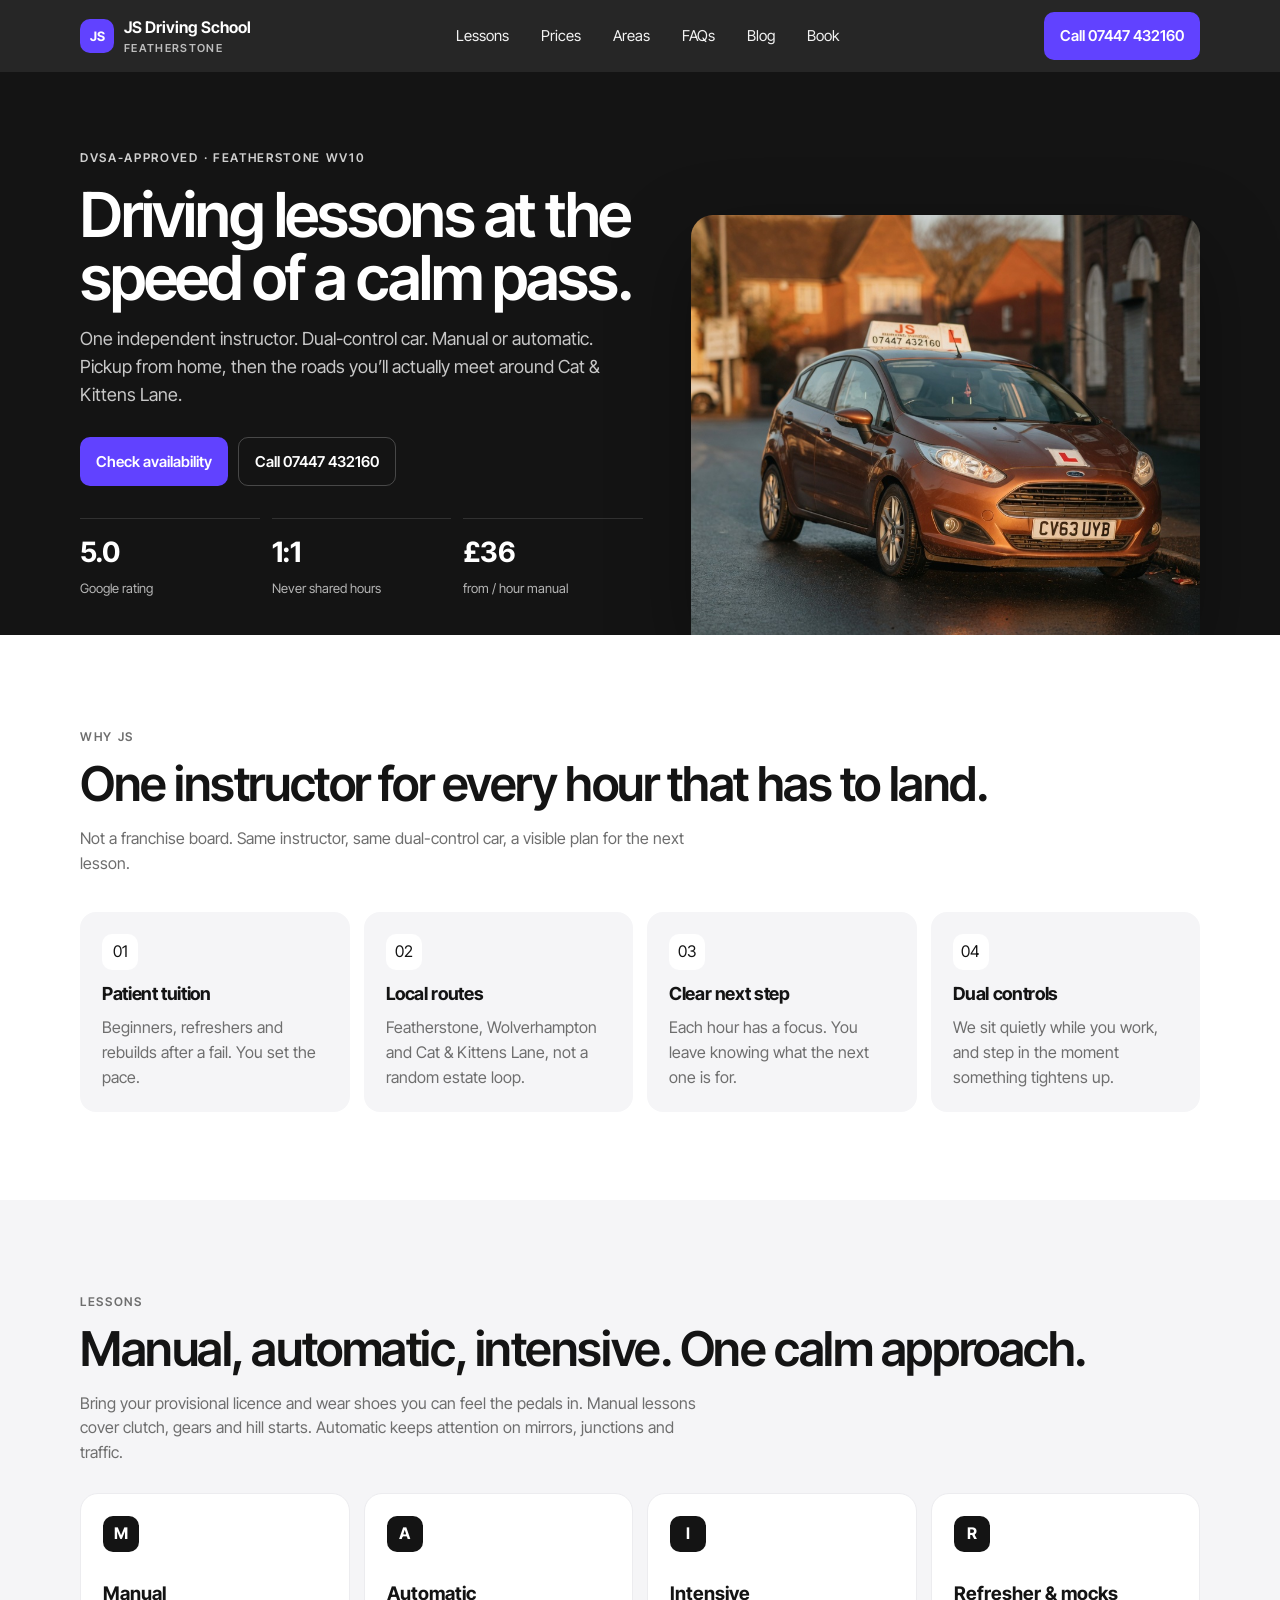
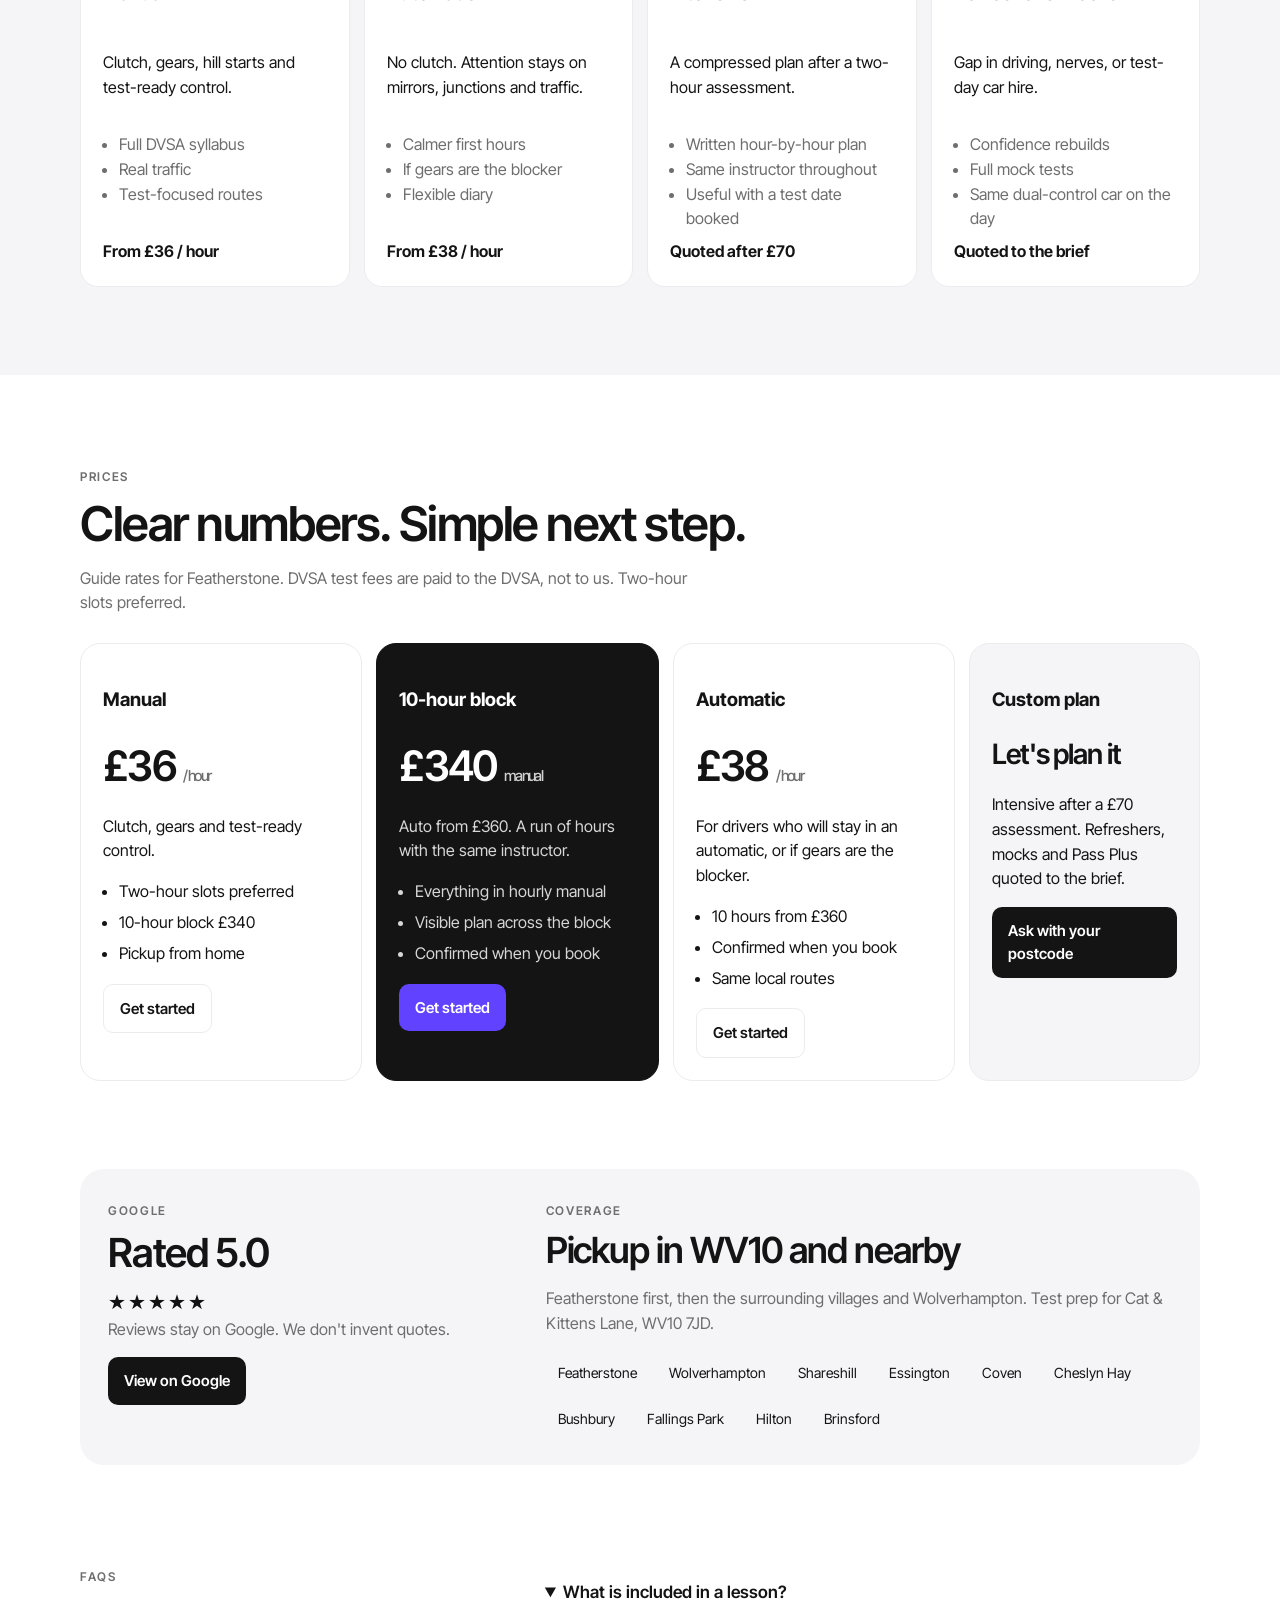
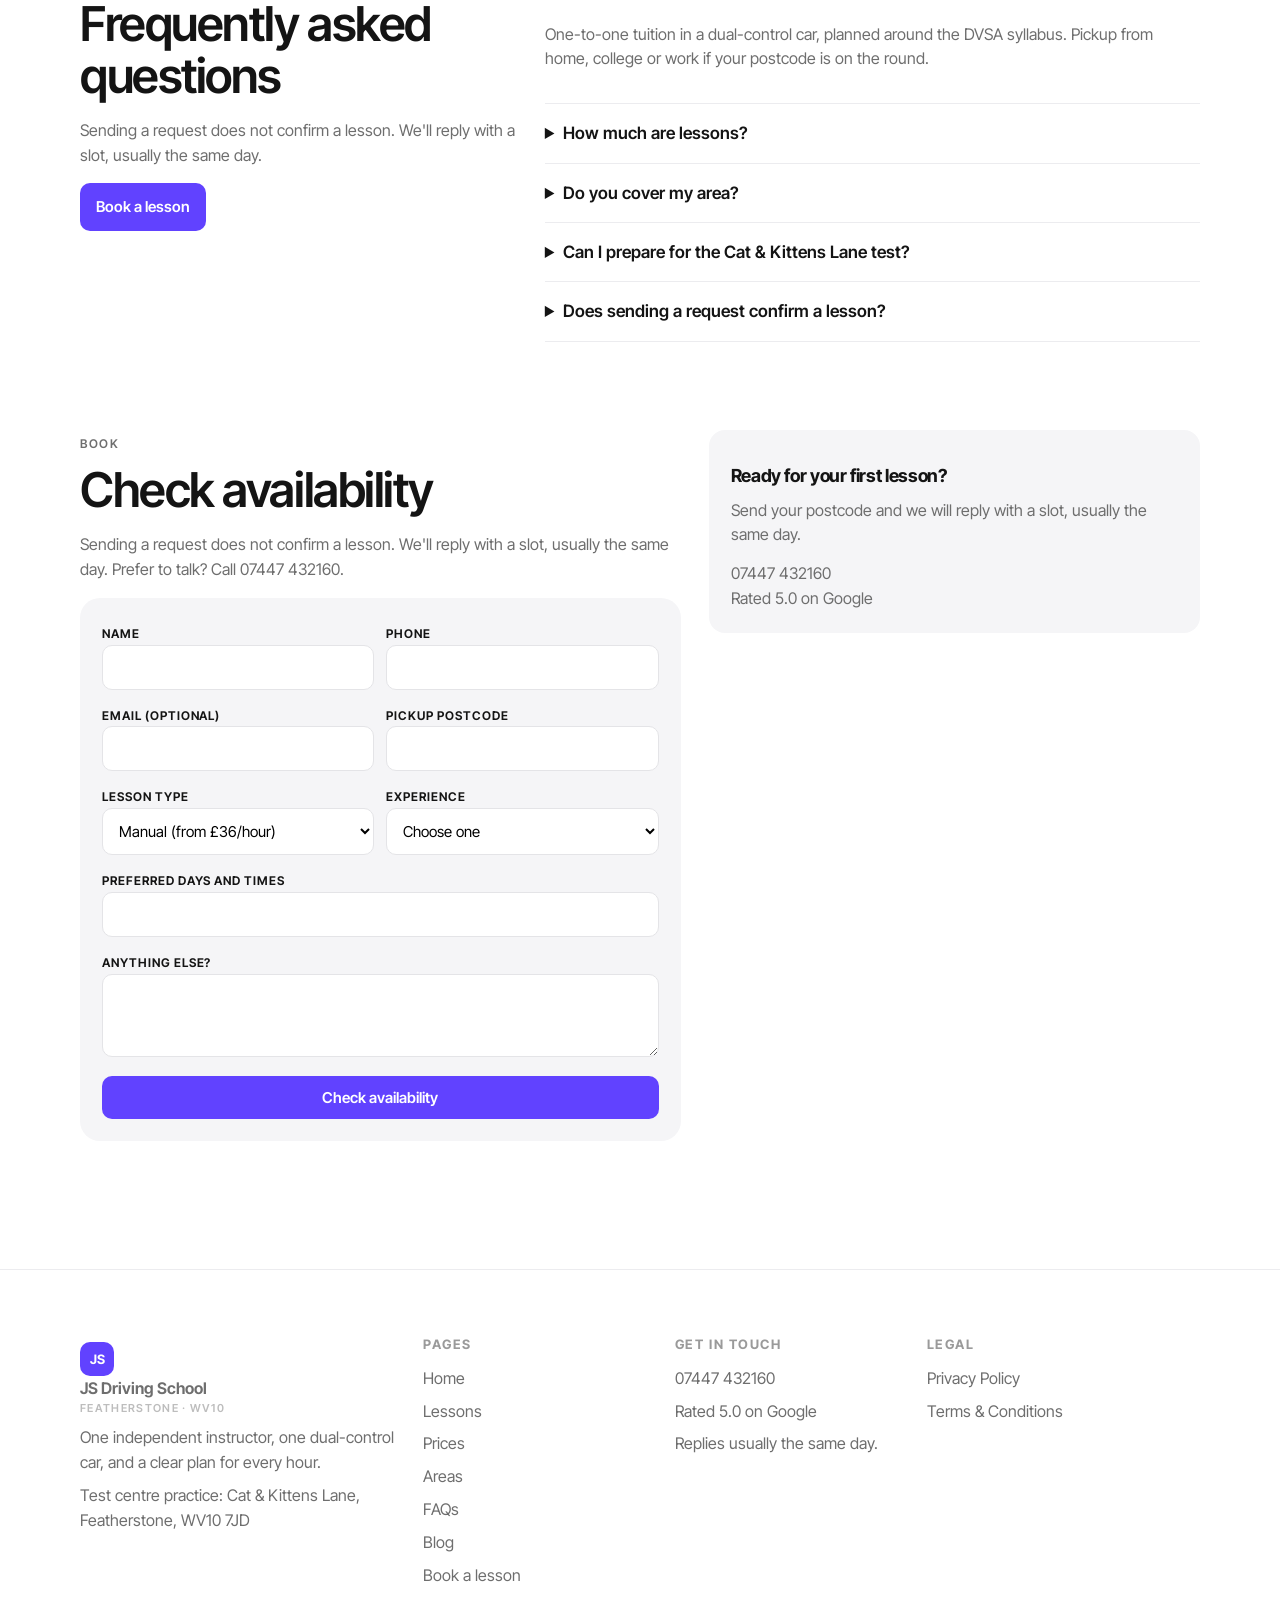
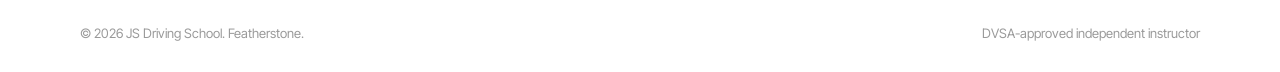
==== index.html @ 54dd16d9 "Align homepage with the Lovable preview" ====
<!DOCTYPE html>
<html lang="en">
<head>
  <meta charset="UTF-8" />
  <meta name="viewport" content="width=device-width, initial-scale=1" />
  <title>Driving Lessons in Featherstone | JS Driving School</title>
  <meta name="description" content="Driving lessons in Featherstone and Wolverhampton from £36/hour. One-to-one tuition, dual-control car, manual or automatic, pickup from home. Rated 5.0 on Google." />
  <link rel="preconnect" href="https://fonts.googleapis.com" />
  <link href="https://fonts.googleapis.com/css2?family=Inter+Tight:wght@400;500;600;700&display=swap" rel="stylesheet" />
  <link rel="stylesheet" href="styles.css" />
</head>
<body>
  <header class="site">
    <div class="wrap nav">
      <a class="brand" href="index.html"><span class="mark">JS</span><span>JS Driving School<small>FEATHERSTONE</small></span></a>
      <nav class="nav-links" id="nav">
        <a href="lessons.html">Lessons</a>
        <a href="index.html#prices">Prices</a>
        <a href="areas.html">Areas</a>
        <a href="index.html#faq">FAQs</a>
        <a href="blog.html">Blog</a>
        <a href="book.html">Book</a>
      </nav>
      <a class="btn btn-violet" href="tel:+447447432160">Call 07447 432160</a>
      <button class="menu-btn" aria-label="Menu" onclick="document.getElementById('nav').classList.toggle('open')">☰</button>
    </div>
  </header>
  <section class="hero">
    <div class="wrap hero-grid">
      <div>
        <span class="eyebrow light">DVSA-approved · Featherstone WV10</span>
        <h1>Driving lessons at the speed of a calm pass.</h1>
        <p class="lead">One independent instructor. Dual-control car. Manual or automatic. Pickup from home, then the roads you’ll actually meet around Cat &amp; Kittens Lane.</p>
        <div class="hero-actions">
          <a class="btn btn-violet" href="#book">Check availability</a>
          <a class="btn btn-ghost" href="tel:+447447432160">Call 07447 432160</a>
        </div>
        <div class="stats">
          <div class="stat"><b>5.0</b><span>Google rating</span></div>
          <div class="stat"><b>1:1</b><span>Never shared hours</span></div>
          <div class="stat"><b>£36</b><span>from / hour manual</span></div>
        </div>
      </div>
      <div class="hero-visual" role="img" aria-label="Learner car on a quiet residential street"></div>
    </div>
  </section>
  <section class="section">
    <div class="wrap">
      <span class="eyebrow">Why JS</span>
      <h2>One instructor for every hour that has to land.</h2>
      <p class="sub">Not a franchise board. Same instructor, same dual-control car, a visible plan for the next lesson.</p>
      <div class="feature-row">
        <article class="card"><div class="ico">01</div><h3>Patient tuition</h3><p>Beginners, refreshers and rebuilds after a fail. You set the pace.</p></article>
        <article class="card"><div class="ico">02</div><h3>Local routes</h3><p>Featherstone, Wolverhampton and Cat &amp; Kittens Lane, not a random estate loop.</p></article>
        <article class="card"><div class="ico">03</div><h3>Clear next step</h3><p>Each hour has a focus. You leave knowing what the next one is for.</p></article>
        <article class="card"><div class="ico">04</div><h3>Dual controls</h3><p>We sit quietly while you work, and step in the moment something tightens up.</p></article>
      </div>
    </div>
  </section>
  <section class="section" id="lessons" style="background:var(--panel)">
    <div class="wrap">
      <span class="eyebrow">Lessons</span>
      <h2>Manual, automatic, intensive. One calm approach.</h2>
      <p class="sub">Bring your provisional licence and wear shoes you can feel the pedals in. Manual lessons cover clutch, gears and hill starts. Automatic keeps attention on mirrors, junctions and traffic.</p>
      <div class="lessons">
        <article class="lesson"><div class="tag">M</div><h3>Manual</h3><p>Clutch, gears, hill starts and test-ready control.</p><ul><li>Full DVSA syllabus</li><li>Real traffic</li><li>Test-focused routes</li></ul><div class="price">From £36 / hour</div></article>
        <article class="lesson"><div class="tag">A</div><h3>Automatic</h3><p>No clutch. Attention stays on mirrors, junctions and traffic.</p><ul><li>Calmer first hours</li><li>If gears are the blocker</li><li>Flexible diary</li></ul><div class="price">From £38 / hour</div></article>
        <article class="lesson"><div class="tag">I</div><h3>Intensive</h3><p>A compressed plan after a two-hour assessment.</p><ul><li>Written hour-by-hour plan</li><li>Same instructor throughout</li><li>Useful with a test date booked</li></ul><div class="price">Quoted after £70</div></article>
        <article class="lesson"><div class="tag">R</div><h3>Refresher &amp; mocks</h3><p>Gap in driving, nerves, or test-day car hire.</p><ul><li>Confidence rebuilds</li><li>Full mock tests</li><li>Same dual-control car on the day</li></ul><div class="price">Quoted to the brief</div></article>
      </div>
    </div>
  </section>
  <section class="section" id="prices">
    <div class="wrap">
      <span class="eyebrow">Prices</span>
      <h2>Clear numbers. Simple next step.</h2>
      <p class="sub">Guide rates for Featherstone. DVSA test fees are paid to the DVSA, not to us. Two-hour slots preferred.</p>
      <div class="pricing">
        <article class="plan"><h3>Manual</h3><div class="amount">£36 <span>/ hour</span></div><p>Clutch, gears and test-ready control.</p><ul><li>Two-hour slots preferred</li><li>10-hour block £340</li><li>Pickup from home</li></ul><a class="btn btn-line" href="#book">Get started</a></article>
        <article class="plan featured"><h3>10-hour block</h3><div class="amount">£340 <span>manual</span></div><p>Auto from £360. A run of hours with the same instructor.</p><ul><li>Everything in hourly manual</li><li>Visible plan across the block</li><li>Confirmed when you book</li></ul><a class="btn btn-violet" href="#book">Get started</a></article>
        <article class="plan"><h3>Automatic</h3><div class="amount">£38 <span>/ hour</span></div><p>For drivers who will stay in an automatic, or if gears are the blocker.</p><ul><li>10 hours from £360</li><li>Confirmed when you book</li><li>Same local routes</li></ul><a class="btn btn-line" href="#book">Get started</a></article>
        <article class="plan" style="background:var(--panel)"><h3>Custom plan</h3><div class="amount" style="font-size:28px">Let's plan it</div><p>Intensive after a £70 assessment. Refreshers, mocks and Pass Plus quoted to the brief.</p><a class="btn btn-dark" href="#book">Ask with your postcode</a></article>
      </div>
    </div>
  </section>
  <section class="section" id="areas" style="padding-top:0">
    <div class="wrap proof">
      <div>
        <span class="eyebrow">Google</span>
        <h2 style="font-size:40px">Rated 5.0</h2>
        <div class="stars">★★★★★</div>
        <p class="muted">Reviews stay on Google. We don't invent quotes.</p>
        <p><a class="btn btn-dark" href="https://www.google.com/maps?cid=3301546470054976225">View on Google</a></p>
      </div>
      <div>
        <span class="eyebrow">Coverage</span>
        <h2 style="font-size:36px">Pickup in WV10 and nearby</h2>
        <p class="sub">Featherstone first, then the surrounding villages and Wolverhampton. Test prep for Cat &amp; Kittens Lane, WV10 7JD.</p>
        <div class="areas">
          <span class="area-chip">Featherstone</span><span class="area-chip">Wolverhampton</span><span class="area-chip">Shareshill</span><span class="area-chip">Essington</span><span class="area-chip">Coven</span><span class="area-chip">Cheslyn Hay</span><span class="area-chip">Bushbury</span><span class="area-chip">Fallings Park</span><span class="area-chip">Hilton</span><span class="area-chip">Brinsford</span>
        </div>
      </div>
    </div>
  </section>
  <section class="section" id="faq" style="padding-top:10px">
    <div class="wrap two">
      <div>
        <span class="eyebrow">FAQs</span>
        <h2>Frequently asked questions</h2>
        <p class="sub">Sending a request does not confirm a lesson. We'll reply with a slot, usually the same day.</p>
        <p><a class="btn btn-violet" href="#book">Book a lesson</a></p>
      </div>
      <div class="faq">
        <details open><summary>What is included in a lesson?</summary><p>One-to-one tuition in a dual-control car, planned around the DVSA syllabus. Pickup from home, college or work if your postcode is on the round.</p></details>
        <details><summary>How much are lessons?</summary><p>Manual from £36 an hour, or £340 for 10 hours. Automatic from £38, or £360 for 10 hours. Intensive is quoted after a £70 assessment. DVSA test fees are paid to the DVSA.</p></details>
        <details><summary>Do you cover my area?</summary><p>Featherstone first, then Wolverhampton, Shareshill, Essington, Coven, Cheslyn Hay, Bushbury, Fallings Park, Hilton and Brinsford. Ask with your postcode.</p></details>
        <details><summary>Can I prepare for the Cat &amp; Kittens Lane test?</summary><p>Yes. We practise the approach, roundabouts and independent-driving stretches used at the DVSA centre on Cat &amp; Kittens Lane, WV10 7JD.</p></details>
        <details><summary>Does sending a request confirm a lesson?</summary><p>No. We'll reply with a slot, usually the same day. A lesson is confirmed only when we agree a time.</p></details>
      </div>
    </div>
  </section>
  <section class="section" id="book" style="padding-top:0">
    <div class="wrap book-layout">
      <div>
        <span class="eyebrow">Book</span>
        <h2>Check availability</h2>
        <p class="sub">Sending a request does not confirm a lesson. We'll reply with a slot, usually the same day. Prefer to talk? Call 07447 432160.</p>
        <form class="book" onsubmit="return sendHome(event)">
          <div class="form-grid">
            <div><label>NAME</label><input name="name" required /></div>
            <div><label>PHONE</label><input name="phone" required /></div>
          </div>
          <div class="form-grid">
            <div><label>EMAIL (OPTIONAL)</label><input name="email" type="email" /></div>
            <div><label>PICKUP POSTCODE</label><input name="postcode" required /></div>
          </div>
          <div class="form-grid">
            <div><label>LESSON TYPE</label>
              <select name="lesson">
                <option>Manual (from £36/hour)</option>
                <option>Automatic (from £38/hour)</option>
                <option>Intensive</option>
                <option>Refresher or mock test</option>
              </select>
            </div>
            <div><label>EXPERIENCE</label>
              <select name="experience">
                <option>Choose one</option>
                <option>Complete beginner</option>
                <option>Some lessons already</option>
                <option>Test booked</option>
                <option>Returning after a fail</option>
                <option>Passed, want a refresher</option>
              </select>
            </div>
          </div>
          <div><label>PREFERRED DAYS AND TIMES</label><input name="times" /></div>
          <div><label>ANYTHING ELSE?</label><textarea name="notes" rows="3"></textarea></div>
          <button class="btn btn-violet" type="submit">Check availability</button>
        </form>
      </div>
      <aside>
        <article class="card">
          <h3>Ready for your first lesson?</h3>
          <p>Send your postcode and we will reply with a slot, usually the same day.</p>
          <p style="margin-top:14px">07447 432160</p>
          <p>Rated 5.0 on Google</p>
        </article>
      </aside>
    </div>
  </section>
  <script>
    function sendHome(e) {
      e.preventDefault();
      const f = e.target;
      const text = `Lesson request — JS Driving School\nName: ${f.name.value}\nPhone: ${f.phone.value}\nEmail: ${f.email.value}\nPostcode: ${f.postcode.value}\nLesson: ${f.lesson.value}\nExperience: ${f.experience.value}\nTimes: ${f.times.value}\nNotes: ${f.notes.value}`;
      window.location.href = "https://wa.me/447447432160?text=" + encodeURIComponent(text);
      return false;
    }
  </script>
  <footer class="site">
    <div class="wrap foot">
      <div>
        <a class="brand" href="index.html"><span class="mark">JS</span><span>JS Driving School<small>FEATHERSTONE · WV10</small></span></a>
        <p>One independent instructor, one dual-control car, and a clear plan for every hour.</p>
        <p>Test centre practice: Cat &amp; Kittens Lane, Featherstone, WV10 7JD</p>
      </div>
      <div>
        <h4>Pages</h4>
        <a href="index.html">Home</a>
        <a href="lessons.html">Lessons</a>
        <a href="index.html#prices">Prices</a>
        <a href="areas.html">Areas</a>
        <a href="index.html#faq">FAQs</a>
        <a href="blog.html">Blog</a>
        <a href="book.html">Book a lesson</a>
      </div>
      <div>
        <h4>Get in touch</h4>
        <a href="tel:+447447432160">07447 432160</a>
        <a href="https://www.google.com/maps?cid=3301546470054976225">Rated 5.0 on Google</a>
        <p>Replies usually the same day.</p>
      </div>
      <div>
        <h4>Legal</h4>
        <a href="privacy.html">Privacy Policy</a>
        <a href="terms.html">Terms &amp; Conditions</a>
      </div>
    </div>
    <div class="wrap legal"><span>© 2026 JS Driving School. Featherstone.</span><span>DVSA-approved independent instructor</span></div>
  </footer>
</body>
</html>
---- styles.css ----
:root {
  --ink: #141414;
  --muted: #6e6e6e;
  --soft: #9a9a9a;
  --line: #ececef;
  --panel: #f5f5f7;
  --panel-2: #f4f4f4;
  --violet: #6142ff;
  --violet-dark: #4c2fe0;
  --mint: #ccfff0;
  --white: #fff;
  --radius: 16px;
  --shadow: 0 20px 50px rgba(20, 20, 20, 0.08);
  --max: 1120px;
  --font: "Inter Tight", system-ui, sans-serif;
}

* { box-sizing: border-box; }
html { scroll-behavior: smooth; }
body {
  margin: 0;
  color: var(--ink);
  background: var(--white);
  font-family: var(--font);
  font-size: 16px;
  line-height: 1.55;
}
img { max-width: 100%; display: block; }
a { color: inherit; text-decoration: none; }
button, input, select, textarea { font-family: inherit; }

.wrap { width: min(var(--max), calc(100% - 40px)); margin: 0 auto; }
.eyebrow {
  display: inline-flex;
  align-items: center;
  gap: 8px;
  font-size: 12px;
  letter-spacing: 0.14em;
  text-transform: uppercase;
  font-weight: 600;
  color: var(--muted);
}
.eyebrow.light { color: #cfcfcf; }
.mint {
  background: var(--mint);
  color: var(--ink);
  border-radius: 999px;
  padding: 4px 10px;
  font-size: 12px;
  font-weight: 600;
  letter-spacing: 0.04em;
}

header.site {
  position: sticky;
  top: 0;
  z-index: 20;
  background: rgba(20, 20, 20, 0.92);
  backdrop-filter: blur(16px);
  color: white;
}
.nav {
  display: flex;
  align-items: center;
  justify-content: space-between;
  height: 72px;
  gap: 20px;
}
.brand { display: flex; align-items: center; gap: 10px; font-weight: 650; }
.mark {
  width: 34px; height: 34px; border-radius: 10px;
  background: var(--violet); color: white;
  display: grid; place-items: center; font-weight: 700; font-size: 13px;
}
.brand small { display: block; font-size: 11px; letter-spacing: 0.12em; color: #bdbdbd; font-weight: 600; }
.nav-links { display: flex; gap: 4px; align-items: center; }
.nav-links a { padding: 8px 14px; color: #f3f3f3; font-size: 15px; border-radius: 10px; }
.nav-links a:hover, .nav-links a.active { background: rgba(255,255,255,0.08); }
.btn {
  display: inline-flex; align-items: center; justify-content: center; gap: 8px;
  border: 0; cursor: pointer; border-radius: 10px;
  padding: 12px 16px; font-weight: 600; font-size: 15px;
}
.btn-violet { background: var(--violet); color: white; }
.btn-violet:hover { background: var(--violet-dark); }
.btn-dark { background: var(--ink); color: white; }
.btn-ghost { background: transparent; color: white; border: 1px solid rgba(255,255,255,0.22); }
.btn-line { background: white; color: var(--ink); border: 1px solid var(--line); }
.menu-btn { display: none; background: transparent; color: white; border: 0; font-size: 22px; }

.hero {
  background: #141414;
  color: white;
  padding: 72px 0 0;
  overflow: hidden;
}
.hero-grid {
  display: grid;
  grid-template-columns: 1.05fr 0.95fr;
  gap: 48px;
  align-items: end;
}
.hero h1 {
  font-size: clamp(40px, 5vw, 62px);
  line-height: 1.02;
  letter-spacing: -0.035em;
  font-weight: 600;
  margin: 14px 0 16px;
}
.hero p.lead { color: #c8c8c8; font-size: 18px; max-width: 520px; margin: 0 0 28px; }
.hero-actions { display: flex; gap: 10px; flex-wrap: wrap; margin-bottom: 32px; }
.stats { display: grid; grid-template-columns: repeat(3, 1fr); gap: 12px; margin-bottom: 36px; }
.stat { border-top: 1px solid rgba(255,255,255,0.12); padding-top: 12px; }
.stat b { display: block; font-size: 28px; letter-spacing: -0.03em; }
.stat span { color: #b5b5b5; font-size: 13px; }
.hero-visual {
  border-radius: 22px 22px 0 0;
  overflow: hidden;
  min-height: 420px;
  background: #222 url("assets/hero.jpg") center/cover no-repeat;
  box-shadow: 0 30px 80px rgba(0,0,0,0.35);
}

.section { padding: 88px 0; }
.section h2 {
  font-size: clamp(32px, 4vw, 48px);
  line-height: 1.08;
  letter-spacing: -0.03em;
  font-weight: 600;
  margin: 10px 0 14px;
}
.sub { color: var(--muted); max-width: 620px; }

.feature-row { display: grid; grid-template-columns: repeat(4, 1fr); gap: 14px; margin-top: 36px; }
.card {
  background: var(--panel);
  border-radius: var(--radius);
  padding: 22px;
}
.card h3 { margin: 10px 0 8px; font-size: 18px; letter-spacing: -0.02em; }
.card p, .muted { color: var(--muted); margin: 0; }
.ico {
  width: 36px; height: 36px; border-radius: 10px;
  background: white; display: grid; place-items: center; font-size: 16px;
}

.split { display: grid; grid-template-columns: 1fr 1fr; gap: 28px; align-items: center; }
.split.reverse { direction: rtl; }
.split.reverse > * { direction: ltr; }
.photo {
  border-radius: 20px; min-height: 360px; background-size: cover; background-position: center;
}
.photo.pedals { background-image: url("assets/car.jpg"); }
.photo.roads { background-image: url("assets/road.jpg"); }
.photo.heroimg { background-image: url("assets/street.jpg"); }
.pill-list { display: flex; flex-wrap: wrap; gap: 8px; margin-top: 18px; }
.pill-list span, .area-chip {
  background: var(--panel); border-radius: 999px; padding: 8px 12px; font-size: 14px;
}

.lessons { display: grid; grid-template-columns: repeat(4, 1fr); gap: 14px; margin-top: 28px; }
.lesson {
  border: 1px solid var(--line); border-radius: 18px; padding: 22px; background: white;
  display: flex; flex-direction: column; gap: 8px; min-height: 280px;
}
.lesson .tag {
  width: 36px; height: 36px; border-radius: 10px; background: var(--ink); color: white;
  display: grid; place-items: center; font-weight: 700;
}
.lesson ul { margin: 8px 0 0; padding-left: 16px; color: var(--muted); }
.lesson .price { margin-top: auto; font-weight: 650; }

.pricing { display: grid; grid-template-columns: 1.1fr 1.1fr 1.1fr 0.9fr; gap: 14px; margin-top: 28px; }
.plan {
  border: 1px solid var(--line); border-radius: 20px; padding: 22px; background: white;
}
.plan.featured { background: var(--ink); color: white; border-color: var(--ink); }
.plan.featured p, .plan.featured li { color: #d7d7d7; }
.plan .amount { font-size: 42px; letter-spacing: -0.04em; font-weight: 600; margin: 8px 0; }
.plan .amount span { font-size: 15px; color: var(--muted); font-weight: 500; }
.plan.featured .amount span { color: #cfcfcf; }
.plan ul { padding-left: 16px; margin: 12px 0 18px; }
.plan li { margin: 6px 0; }

.proof {
  display: grid; grid-template-columns: 0.8fr 1.2fr; gap: 20px;
  background: var(--panel); border-radius: 24px; padding: 28px;
}
.stars { color: #111; letter-spacing: 2px; font-size: 18px; }
.areas { display: flex; flex-wrap: wrap; gap: 8px; margin-top: 18px; }

.faq details {
  border-bottom: 1px solid var(--line); padding: 16px 0;
}
.faq summary { cursor: pointer; font-weight: 600; font-size: 17px; }
.faq p { color: var(--muted); }

.cta-band {
  background: var(--ink); color: white; border-radius: 28px; padding: 48px;
  display: flex; justify-content: space-between; gap: 24px; align-items: center;
}
.cta-band h2 { color: white; margin: 8px 0; }
.cta-band p { color: #cfcfcf; margin: 0; }

footer.site { padding: 64px 0 28px; border-top: 1px solid var(--line); margin-top: 40px; }
.foot {
  display: grid; grid-template-columns: 1.4fr 1fr 1fr 1.2fr; gap: 24px;
}
.foot h4 { margin: 0 0 12px; font-size: 13px; letter-spacing: 0.12em; text-transform: uppercase; color: var(--soft); }
.foot a, .foot p { display: block; color: var(--muted); margin: 8px 0; }
.legal { display: flex; justify-content: space-between; gap: 12px; margin-top: 28px; color: var(--soft); font-size: 13px; }

.page-hero { padding: 64px 0 20px; }
.page-hero h1 { font-size: clamp(36px, 5vw, 56px); letter-spacing: -0.035em; line-height: 1.05; margin: 10px 0; font-weight: 600; }

form.book {
  display: grid; gap: 12px; background: var(--panel); padding: 22px; border-radius: 20px;
}
label { font-size: 12px; letter-spacing: 0.08em; font-weight: 650; }
input, select, textarea {
  width: 100%; border: 1px solid #e4e4e7; background: white; border-radius: 10px;
  padding: 12px 12px; font-size: 15px;
}
.form-grid { display: grid; grid-template-columns: 1fr 1fr; gap: 12px; }
.note { font-size: 13px; color: var(--muted); }

.two { display: grid; grid-template-columns: 0.8fr 1.2fr; gap: 28px; }
.book-layout { display: grid; grid-template-columns: 1.1fr 0.9fr; gap: 28px; }
@media (max-width: 900px) {
  .nav-links { display: none; }
  .nav-links.open {
    display: flex; flex-direction: column; position: absolute; top: 72px; left: 0; right: 0;
    background: #141414; padding: 12px 20px 20px;
  }
  .menu-btn { display: block; }
  .hero-grid, .split, .split.reverse, .feature-row, .lessons, .pricing, .proof, .foot, .form-grid, .two, .book-layout {
    grid-template-columns: 1fr; direction: ltr;
  }
  .hero-visual { min-height: 240px; border-radius: 18px; margin-bottom: 28px; }
  .cta-band { flex-direction: column; align-items: flex-start; padding: 28px; }
  .stats { grid-template-columns: 1fr 1fr 1fr; }
}
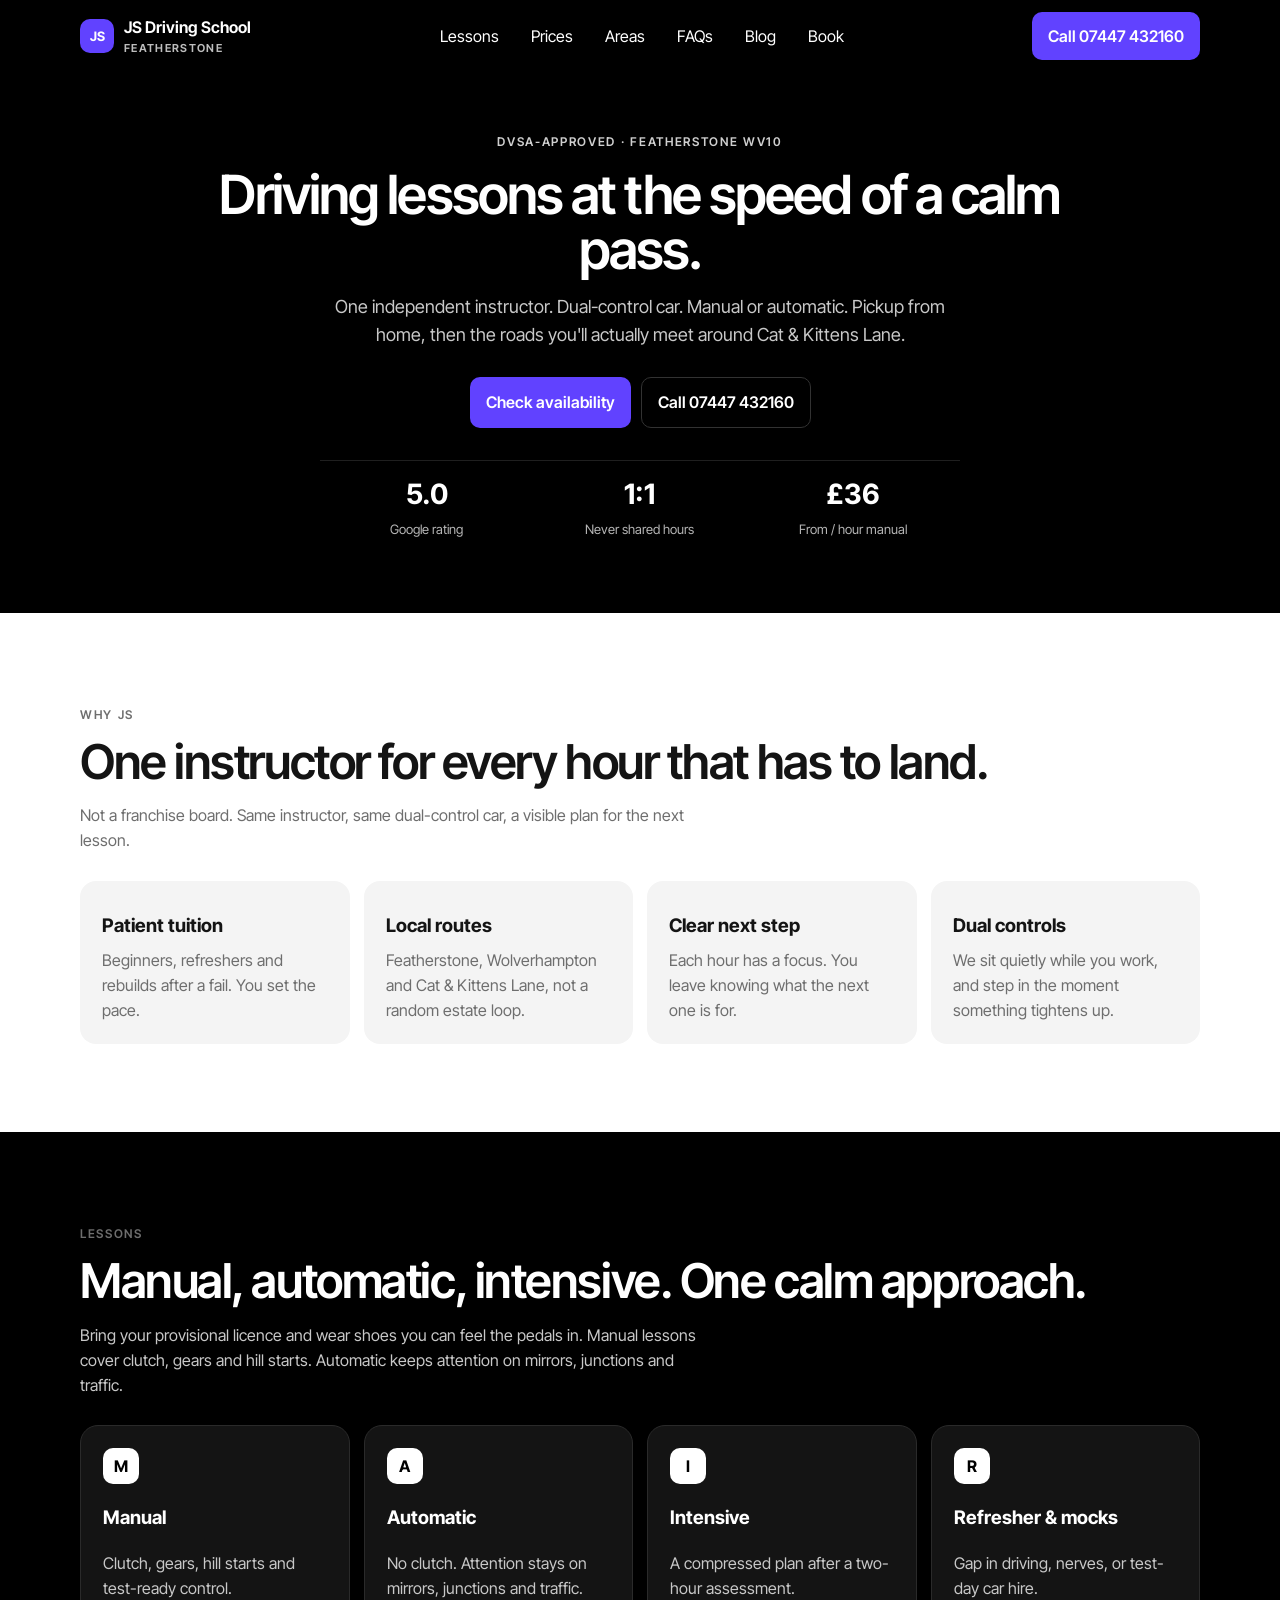
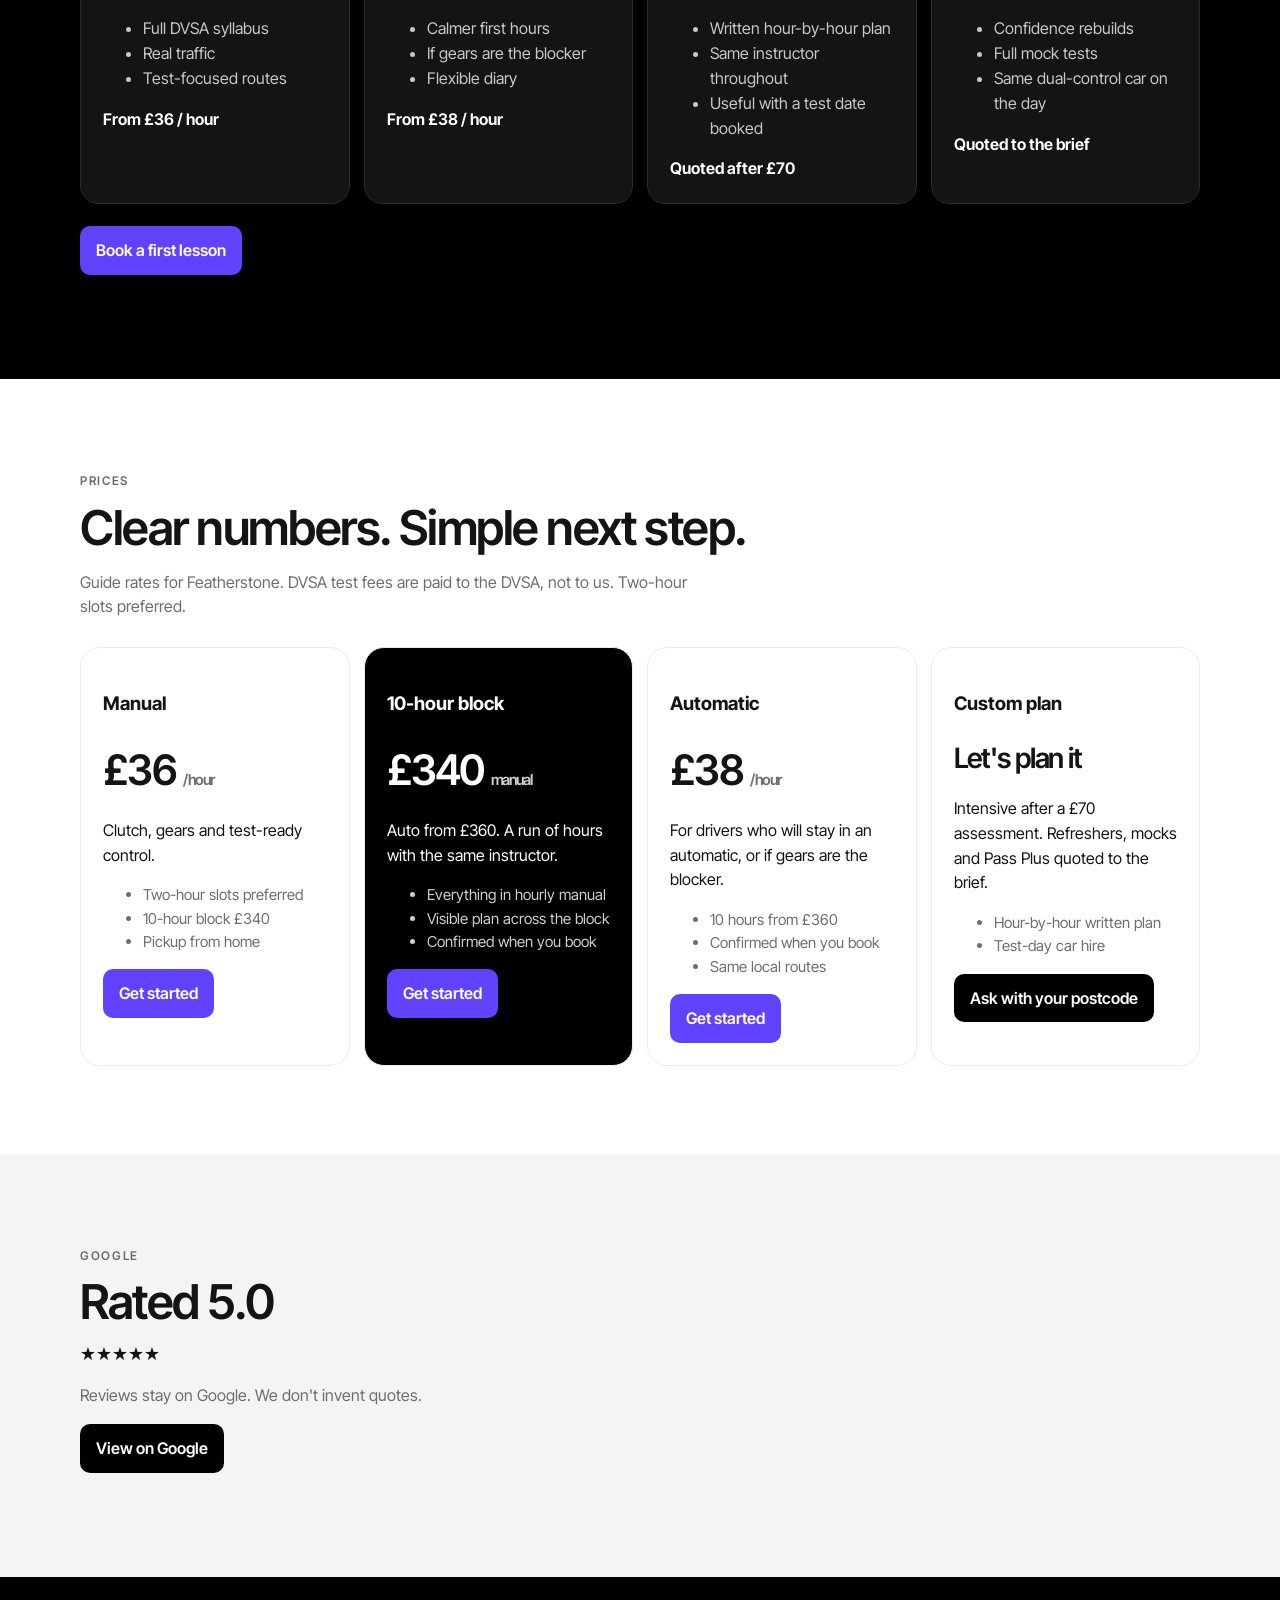
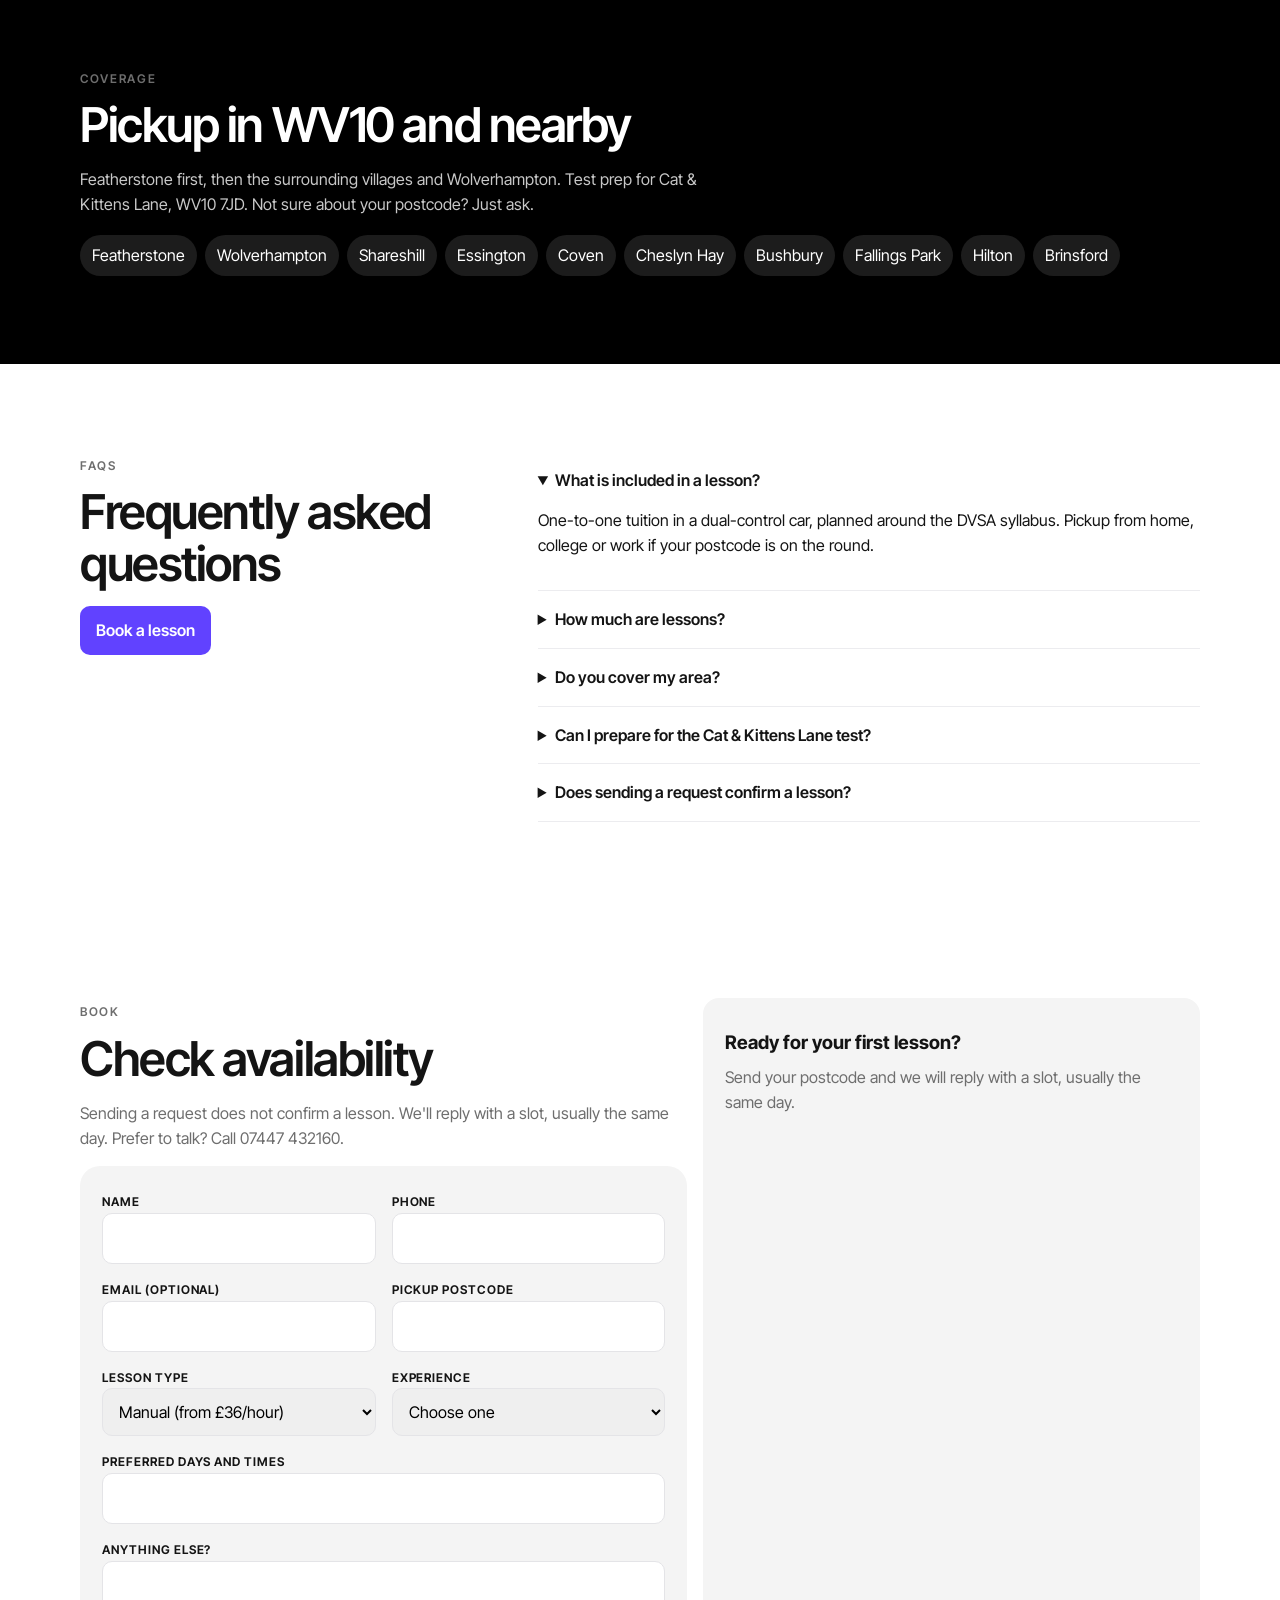
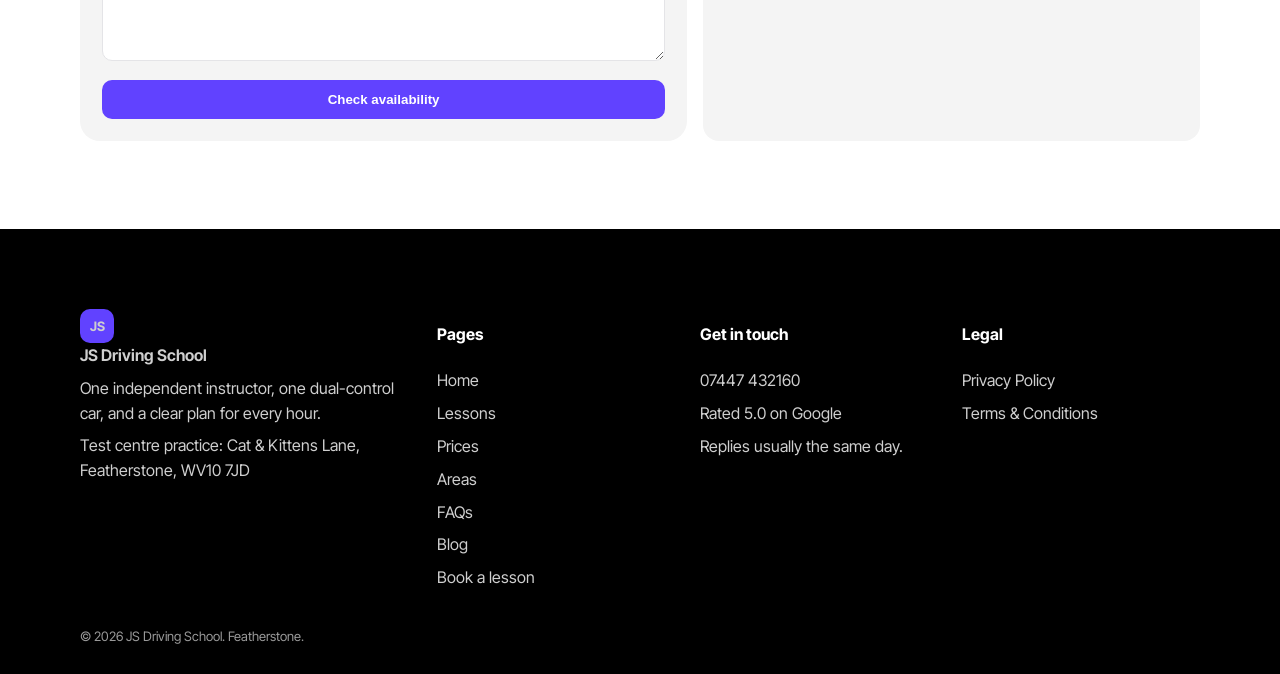
==== commit 465cbf59: "1:1 clone of the Lovable preview, no photos" ====
--- a/index.html
+++ b/index.html
@@ -5,7 +5,6 @@
   <meta name="viewport" content="width=device-width, initial-scale=1" />
   <title>Driving Lessons in Featherstone | JS Driving School</title>
   <meta name="description" content="Driving lessons in Featherstone and Wolverhampton from £36/hour. One-to-one tuition, dual-control car, manual or automatic, pickup from home. Rated 5.0 on Google." />
-  <link rel="preconnect" href="https://fonts.googleapis.com" />
   <link href="https://fonts.googleapis.com/css2?family=Inter+Tight:wght@400;500;600;700&display=swap" rel="stylesheet" />
   <link rel="stylesheet" href="styles.css" />
 </head>
@@ -14,34 +13,31 @@
     <div class="wrap nav">
       <a class="brand" href="index.html"><span class="mark">JS</span><span>JS Driving School<small>FEATHERSTONE</small></span></a>
       <nav class="nav-links" id="nav">
-        <a href="lessons.html">Lessons</a>
-        <a href="index.html#prices">Prices</a>
-        <a href="areas.html">Areas</a>
-        <a href="index.html#faq">FAQs</a>
+        <a href="#lessons">Lessons</a>
+        <a href="#prices">Prices</a>
+        <a href="#areas">Areas</a>
+        <a href="#faqs">FAQs</a>
         <a href="blog.html">Blog</a>
-        <a href="book.html">Book</a>
+        <a href="#book">Book</a>
       </nav>
       <a class="btn btn-violet" href="tel:+447447432160">Call 07447 432160</a>
       <button class="menu-btn" aria-label="Menu" onclick="document.getElementById('nav').classList.toggle('open')">☰</button>
     </div>
   </header>
   <section class="hero">
-    <div class="wrap hero-grid">
-      <div>
-        <span class="eyebrow light">DVSA-approved · Featherstone WV10</span>
-        <h1>Driving lessons at the speed of a calm pass.</h1>
-        <p class="lead">One independent instructor. Dual-control car. Manual or automatic. Pickup from home, then the roads you’ll actually meet around Cat &amp; Kittens Lane.</p>
-        <div class="hero-actions">
-          <a class="btn btn-violet" href="#book">Check availability</a>
-          <a class="btn btn-ghost" href="tel:+447447432160">Call 07447 432160</a>
-        </div>
-        <div class="stats">
-          <div class="stat"><b>5.0</b><span>Google rating</span></div>
-          <div class="stat"><b>1:1</b><span>Never shared hours</span></div>
-          <div class="stat"><b>£36</b><span>from / hour manual</span></div>
-        </div>
+    <div class="wrap">
+      <span class="eyebrow">DVSA-approved · Featherstone WV10</span>
+      <h1>Driving lessons at the speed of a calm pass.</h1>
+      <p class="lead">One independent instructor. Dual-control car. Manual or automatic. Pickup from home, then the roads you'll actually meet around Cat &amp; Kittens Lane.</p>
+      <div class="hero-actions">
+        <a class="btn btn-violet" href="#book">Check availability</a>
+        <a class="btn btn-ghost" href="tel:+447447432160">Call 07447 432160</a>
       </div>
-      <div class="hero-visual" role="img" aria-label="Learner car on a quiet residential street"></div>
+      <div class="stats">
+        <div class="stat"><b>5.0</b><span>Google rating</span></div>
+        <div class="stat"><b>1:1</b><span>Never shared hours</span></div>
+        <div class="stat"><b>£36</b><span>From / hour manual</span></div>
+      </div>
     </div>
   </section>
   <section class="section">
@@ -49,25 +45,26 @@
       <span class="eyebrow">Why JS</span>
       <h2>One instructor for every hour that has to land.</h2>
       <p class="sub">Not a franchise board. Same instructor, same dual-control car, a visible plan for the next lesson.</p>
-      <div class="feature-row">
-        <article class="card"><div class="ico">01</div><h3>Patient tuition</h3><p>Beginners, refreshers and rebuilds after a fail. You set the pace.</p></article>
-        <article class="card"><div class="ico">02</div><h3>Local routes</h3><p>Featherstone, Wolverhampton and Cat &amp; Kittens Lane, not a random estate loop.</p></article>
-        <article class="card"><div class="ico">03</div><h3>Clear next step</h3><p>Each hour has a focus. You leave knowing what the next one is for.</p></article>
-        <article class="card"><div class="ico">04</div><h3>Dual controls</h3><p>We sit quietly while you work, and step in the moment something tightens up.</p></article>
+      <div class="grid4">
+        <article class="card"><h3>Patient tuition</h3><p>Beginners, refreshers and rebuilds after a fail. You set the pace.</p></article>
+        <article class="card"><h3>Local routes</h3><p>Featherstone, Wolverhampton and Cat &amp; Kittens Lane, not a random estate loop.</p></article>
+        <article class="card"><h3>Clear next step</h3><p>Each hour has a focus. You leave knowing what the next one is for.</p></article>
+        <article class="card"><h3>Dual controls</h3><p>We sit quietly while you work, and step in the moment something tightens up.</p></article>
       </div>
     </div>
   </section>
-  <section class="section" id="lessons" style="background:var(--panel)">
+  <section class="section black" id="lessons">
     <div class="wrap">
       <span class="eyebrow">Lessons</span>
       <h2>Manual, automatic, intensive. One calm approach.</h2>
       <p class="sub">Bring your provisional licence and wear shoes you can feel the pedals in. Manual lessons cover clutch, gears and hill starts. Automatic keeps attention on mirrors, junctions and traffic.</p>
-      <div class="lessons">
+      <div class="grid4">
         <article class="lesson"><div class="tag">M</div><h3>Manual</h3><p>Clutch, gears, hill starts and test-ready control.</p><ul><li>Full DVSA syllabus</li><li>Real traffic</li><li>Test-focused routes</li></ul><div class="price">From £36 / hour</div></article>
         <article class="lesson"><div class="tag">A</div><h3>Automatic</h3><p>No clutch. Attention stays on mirrors, junctions and traffic.</p><ul><li>Calmer first hours</li><li>If gears are the blocker</li><li>Flexible diary</li></ul><div class="price">From £38 / hour</div></article>
         <article class="lesson"><div class="tag">I</div><h3>Intensive</h3><p>A compressed plan after a two-hour assessment.</p><ul><li>Written hour-by-hour plan</li><li>Same instructor throughout</li><li>Useful with a test date booked</li></ul><div class="price">Quoted after £70</div></article>
         <article class="lesson"><div class="tag">R</div><h3>Refresher &amp; mocks</h3><p>Gap in driving, nerves, or test-day car hire.</p><ul><li>Confidence rebuilds</li><li>Full mock tests</li><li>Same dual-control car on the day</li></ul><div class="price">Quoted to the brief</div></article>
       </div>
+      <p style="margin-top:22px"><a class="btn btn-violet" href="#book">Book a first lesson</a></p>
     </div>
   </section>
   <section class="section" id="prices">
@@ -75,42 +72,35 @@
       <span class="eyebrow">Prices</span>
       <h2>Clear numbers. Simple next step.</h2>
       <p class="sub">Guide rates for Featherstone. DVSA test fees are paid to the DVSA, not to us. Two-hour slots preferred.</p>
-      <div class="pricing">
-        <article class="plan"><h3>Manual</h3><div class="amount">£36 <span>/ hour</span></div><p>Clutch, gears and test-ready control.</p><ul><li>Two-hour slots preferred</li><li>10-hour block £340</li><li>Pickup from home</li></ul><a class="btn btn-line" href="#book">Get started</a></article>
+      <div class="plans">
+        <article class="plan"><h3>Manual</h3><div class="amount">£36 <span>/ hour</span></div><p>Clutch, gears and test-ready control.</p><ul><li>Two-hour slots preferred</li><li>10-hour block £340</li><li>Pickup from home</li></ul><a class="btn btn-violet" href="#book">Get started</a></article>
         <article class="plan featured"><h3>10-hour block</h3><div class="amount">£340 <span>manual</span></div><p>Auto from £360. A run of hours with the same instructor.</p><ul><li>Everything in hourly manual</li><li>Visible plan across the block</li><li>Confirmed when you book</li></ul><a class="btn btn-violet" href="#book">Get started</a></article>
-        <article class="plan"><h3>Automatic</h3><div class="amount">£38 <span>/ hour</span></div><p>For drivers who will stay in an automatic, or if gears are the blocker.</p><ul><li>10 hours from £360</li><li>Confirmed when you book</li><li>Same local routes</li></ul><a class="btn btn-line" href="#book">Get started</a></article>
-        <article class="plan" style="background:var(--panel)"><h3>Custom plan</h3><div class="amount" style="font-size:28px">Let's plan it</div><p>Intensive after a £70 assessment. Refreshers, mocks and Pass Plus quoted to the brief.</p><a class="btn btn-dark" href="#book">Ask with your postcode</a></article>
+        <article class="plan"><h3>Automatic</h3><div class="amount">£38 <span>/ hour</span></div><p>For drivers who will stay in an automatic, or if gears are the blocker.</p><ul><li>10 hours from £360</li><li>Confirmed when you book</li><li>Same local routes</li></ul><a class="btn btn-violet" href="#book">Get started</a></article>
+        <article class="plan"><h3>Custom plan</h3><div class="amount" style="font-size:28px">Let's plan it</div><p>Intensive after a £70 assessment. Refreshers, mocks and Pass Plus quoted to the brief.</p><ul><li>Hour-by-hour written plan</li><li>Test-day car hire</li></ul><a class="btn btn-dark" href="#book">Ask with your postcode</a></article>
       </div>
     </div>
   </section>
-  <section class="section" id="areas" style="padding-top:0">
-    <div class="wrap proof">
-      <div>
-        <span class="eyebrow">Google</span>
-        <h2 style="font-size:40px">Rated 5.0</h2>
-        <div class="stars">★★★★★</div>
-        <p class="muted">Reviews stay on Google. We don't invent quotes.</p>
-        <p><a class="btn btn-dark" href="https://www.google.com/maps?cid=3301546470054976225">View on Google</a></p>
-      </div>
-      <div>
-        <span class="eyebrow">Coverage</span>
-        <h2 style="font-size:36px">Pickup in WV10 and nearby</h2>
-        <p class="sub">Featherstone first, then the surrounding villages and Wolverhampton. Test prep for Cat &amp; Kittens Lane, WV10 7JD.</p>
-        <div class="areas">
-          <span class="area-chip">Featherstone</span><span class="area-chip">Wolverhampton</span><span class="area-chip">Shareshill</span><span class="area-chip">Essington</span><span class="area-chip">Coven</span><span class="area-chip">Cheslyn Hay</span><span class="area-chip">Bushbury</span><span class="area-chip">Fallings Park</span><span class="area-chip">Hilton</span><span class="area-chip">Brinsford</span>
-        </div>
-      </div>
+  <section class="section gray">
+    <div class="wrap">
+      <span class="eyebrow">Google</span>
+      <h2>Rated 5.0</h2>
+      <div>★★★★★</div>
+      <p class="sub">Reviews stay on Google. We don't invent quotes.</p>
+      <p><a class="btn btn-dark" href="https://www.google.com/maps?cid=3301546470054976225">View on Google</a></p>
     </div>
   </section>
-  <section class="section" id="faq" style="padding-top:10px">
+  <section class="section black" id="areas">
+    <div class="wrap">
+      <span class="eyebrow">Coverage</span>
+      <h2>Pickup in WV10 and nearby</h2>
+      <p class="sub">Featherstone first, then the surrounding villages and Wolverhampton. Test prep for Cat &amp; Kittens Lane, WV10 7JD. Not sure about your postcode? Just ask.</p>
+      <div class="chips"><span>Featherstone</span><span>Wolverhampton</span><span>Shareshill</span><span>Essington</span><span>Coven</span><span>Cheslyn Hay</span><span>Bushbury</span><span>Fallings Park</span><span>Hilton</span><span>Brinsford</span></div>
+    </div>
+  </section>
+  <section class="section" id="faqs">
     <div class="wrap two">
+      <div><span class="eyebrow">FAQs</span><h2>Frequently asked questions</h2><p><a class="btn btn-violet" href="#book">Book a lesson</a></p></div>
       <div>
-        <span class="eyebrow">FAQs</span>
-        <h2>Frequently asked questions</h2>
-        <p class="sub">Sending a request does not confirm a lesson. We'll reply with a slot, usually the same day.</p>
-        <p><a class="btn btn-violet" href="#book">Book a lesson</a></p>
-      </div>
-      <div class="faq">
         <details open><summary>What is included in a lesson?</summary><p>One-to-one tuition in a dual-control car, planned around the DVSA syllabus. Pickup from home, college or work if your postcode is on the round.</p></details>
         <details><summary>How much are lessons?</summary><p>Manual from £36 an hour, or £340 for 10 hours. Automatic from £38, or £360 for 10 hours. Intensive is quoted after a £70 assessment. DVSA test fees are paid to the DVSA.</p></details>
         <details><summary>Do you cover my area?</summary><p>Featherstone first, then Wolverhampton, Shareshill, Essington, Coven, Cheslyn Hay, Bushbury, Fallings Park, Hilton and Brinsford. Ask with your postcode.</p></details>
@@ -119,95 +109,35 @@
       </div>
     </div>
   </section>
-  <section class="section" id="book" style="padding-top:0">
+  <section class="section" id="book">
     <div class="wrap book-layout">
       <div>
         <span class="eyebrow">Book</span>
         <h2>Check availability</h2>
         <p class="sub">Sending a request does not confirm a lesson. We'll reply with a slot, usually the same day. Prefer to talk? Call 07447 432160.</p>
         <form class="book" onsubmit="return sendHome(event)">
-          <div class="form-grid">
-            <div><label>NAME</label><input name="name" required /></div>
-            <div><label>PHONE</label><input name="phone" required /></div>
-          </div>
-          <div class="form-grid">
-            <div><label>EMAIL (OPTIONAL)</label><input name="email" type="email" /></div>
-            <div><label>PICKUP POSTCODE</label><input name="postcode" required /></div>
-          </div>
-          <div class="form-grid">
-            <div><label>LESSON TYPE</label>
-              <select name="lesson">
-                <option>Manual (from £36/hour)</option>
-                <option>Automatic (from £38/hour)</option>
-                <option>Intensive</option>
-                <option>Refresher or mock test</option>
-              </select>
-            </div>
-            <div><label>EXPERIENCE</label>
-              <select name="experience">
-                <option>Choose one</option>
-                <option>Complete beginner</option>
-                <option>Some lessons already</option>
-                <option>Test booked</option>
-                <option>Returning after a fail</option>
-                <option>Passed, want a refresher</option>
-              </select>
-            </div>
-          </div>
+          <div class="form-grid"><div><label>NAME</label><input name="name" required /></div><div><label>PHONE</label><input name="phone" required /></div></div>
+          <div class="form-grid"><div><label>EMAIL (OPTIONAL)</label><input name="email" type="email" /></div><div><label>PICKUP POSTCODE</label><input name="postcode" required /></div></div>
+          <div class="form-grid"><div><label>LESSON TYPE</label><select name="lesson"><option>Manual (from £36/hour)</option><option>Automatic (from £38/hour)</option><option>Intensive</option><option>Refresher or mock test</option></select></div><div><label>EXPERIENCE</label><select name="experience"><option>Choose one</option><option>Complete beginner</option><option>Some lessons already</option><option>Test booked</option><option>Returning after a fail</option><option>Passed, want a refresher</option></select></div></div>
           <div><label>PREFERRED DAYS AND TIMES</label><input name="times" /></div>
           <div><label>ANYTHING ELSE?</label><textarea name="notes" rows="3"></textarea></div>
           <button class="btn btn-violet" type="submit">Check availability</button>
         </form>
       </div>
-      <aside>
-        <article class="card">
-          <h3>Ready for your first lesson?</h3>
-          <p>Send your postcode and we will reply with a slot, usually the same day.</p>
-          <p style="margin-top:14px">07447 432160</p>
-          <p>Rated 5.0 on Google</p>
-        </article>
-      </aside>
+      <aside class="card"><h3>Ready for your first lesson?</h3><p>Send your postcode and we will reply with a slot, usually the same day.</p></aside>
     </div>
   </section>
   <script>
-    function sendHome(e) {
-      e.preventDefault();
-      const f = e.target;
-      const text = `Lesson request — JS Driving School\nName: ${f.name.value}\nPhone: ${f.phone.value}\nEmail: ${f.email.value}\nPostcode: ${f.postcode.value}\nLesson: ${f.lesson.value}\nExperience: ${f.experience.value}\nTimes: ${f.times.value}\nNotes: ${f.notes.value}`;
-      window.location.href = "https://wa.me/447447432160?text=" + encodeURIComponent(text);
-      return false;
-    }
+    function sendHome(e){e.preventDefault();const f=e.target;const text=`Lesson request \u2014 JS Driving School\nName: ${f.name.value}\nPhone: ${f.phone.value}\nEmail: ${f.email.value}\nPostcode: ${f.postcode.value}\nLesson: ${f.lesson.value}\nExperience: ${f.experience.value}\nTimes: ${f.times.value}\nNotes: ${f.notes.value}`;location.href='https://wa.me/447447432160?text='+encodeURIComponent(text);return false;}
   </script>
   <footer class="site">
     <div class="wrap foot">
-      <div>
-        <a class="brand" href="index.html"><span class="mark">JS</span><span>JS Driving School<small>FEATHERSTONE · WV10</small></span></a>
-        <p>One independent instructor, one dual-control car, and a clear plan for every hour.</p>
-        <p>Test centre practice: Cat &amp; Kittens Lane, Featherstone, WV10 7JD</p>
-      </div>
-      <div>
-        <h4>Pages</h4>
-        <a href="index.html">Home</a>
-        <a href="lessons.html">Lessons</a>
-        <a href="index.html#prices">Prices</a>
-        <a href="areas.html">Areas</a>
-        <a href="index.html#faq">FAQs</a>
-        <a href="blog.html">Blog</a>
-        <a href="book.html">Book a lesson</a>
-      </div>
-      <div>
-        <h4>Get in touch</h4>
-        <a href="tel:+447447432160">07447 432160</a>
-        <a href="https://www.google.com/maps?cid=3301546470054976225">Rated 5.0 on Google</a>
-        <p>Replies usually the same day.</p>
-      </div>
-      <div>
-        <h4>Legal</h4>
-        <a href="privacy.html">Privacy Policy</a>
-        <a href="terms.html">Terms &amp; Conditions</a>
-      </div>
+      <div><a class="brand" href="index.html"><span class="mark">JS</span><span>JS Driving School</span></a><p>One independent instructor, one dual-control car, and a clear plan for every hour.</p><p>Test centre practice: Cat &amp; Kittens Lane, Featherstone, WV10 7JD</p></div>
+      <div><h4>Pages</h4><a href="index.html">Home</a><a href="#lessons">Lessons</a><a href="#prices">Prices</a><a href="#areas">Areas</a><a href="#faqs">FAQs</a><a href="blog.html">Blog</a><a href="#book">Book a lesson</a></div>
+      <div><h4>Get in touch</h4><a href="tel:+447447432160">07447 432160</a><a href="https://www.google.com/maps?cid=3301546470054976225">Rated 5.0 on Google</a><p>Replies usually the same day.</p></div>
+      <div><h4>Legal</h4><a href="privacy.html">Privacy Policy</a><a href="terms.html">Terms &amp; Conditions</a></div>
     </div>
-    <div class="wrap legal"><span>© 2026 JS Driving School. Featherstone.</span><span>DVSA-approved independent instructor</span></div>
+    <div class="wrap legal"><span>© 2026 JS Driving School. Featherstone.</span></div>
   </footer>
 </body>
 </html>
--- a/styles.css
+++ b/styles.css
@@ -1,242 +1,69 @@
-:root {
-  --ink: #141414;
-  --muted: #6e6e6e;
-  --soft: #9a9a9a;
-  --line: #ececef;
-  --panel: #f5f5f7;
-  --panel-2: #f4f4f4;
-  --violet: #6142ff;
-  --violet-dark: #4c2fe0;
-  --mint: #ccfff0;
-  --white: #fff;
-  --radius: 16px;
-  --shadow: 0 20px 50px rgba(20, 20, 20, 0.08);
-  --max: 1120px;
-  --font: "Inter Tight", system-ui, sans-serif;
+:root { --ink:#141414; --muted:#6e6e6e; --violet:#6142ff; --line:#ececef; --panel:#f4f4f4; --font:"Inter Tight",system-ui,sans-serif; }
+* { box-sizing:border-box; }
+body { margin:0; color:var(--ink); background:#fff; font-family:var(--font); font-size:16px; line-height:1.55; }
+a { color:inherit; text-decoration:none; }
+img { display:none; }
+.wrap { width:min(1120px, calc(100% - 40px)); margin:0 auto; }
+header.site { position:fixed; inset:0 0 auto 0; z-index:20; color:#fff; }
+.nav { display:flex; align-items:center; justify-content:space-between; height:72px; }
+.brand { display:flex; align-items:center; gap:10px; font-weight:650; color:#fff; }
+.mark { width:34px; height:34px; border-radius:10px; background:var(--violet); display:grid; place-items:center; font-weight:700; font-size:13px; }
+.brand small { display:block; font-size:11px; letter-spacing:.12em; color:#bdbdbd; }
+.nav-links { display:flex; gap:4px; }
+.nav-links a { padding:8px 14px; color:#fff; }
+.btn { display:inline-flex; align-items:center; justify-content:center; border:0; border-radius:10px; padding:12px 16px; font-weight:600; cursor:pointer; }
+.btn-violet { background:var(--violet); color:#fff; }
+.btn-ghost { background:transparent; color:#fff; border:1px solid #323232; }
+.btn-dark { background:#000; color:#fff; }
+.menu-btn { display:none; background:transparent; color:#fff; border:0; font-size:22px; }
+.hero { background:#000; color:#fff; text-align:center; padding:128px 0 72px; }
+.eyebrow { display:inline-flex; letter-spacing:.14em; text-transform:uppercase; font-size:12px; font-weight:600; color:var(--muted); }
+.hero .eyebrow { color:#cfcfcf; }
+h1 { font-size:clamp(40px,5vw,54px); line-height:1.02; letter-spacing:-.035em; font-weight:600; margin:14px auto 16px; max-width:860px; }
+.lead { color:#c8c8c8; font-size:18px; max-width:640px; margin:0 auto 28px; }
+.hero-actions { display:flex; justify-content:center; gap:10px; flex-wrap:wrap; }
+.stats { display:grid; grid-template-columns:repeat(3,1fr); max-width:640px; margin:32px auto 0; }
+.stat { border-top:1px solid rgba(255,255,255,.12); padding-top:12px; }
+.stat b { display:block; font-size:28px; }
+.stat span { color:#b5b5b5; font-size:13px; }
+.section { padding:88px 0; }
+h2 { font-size:clamp(32px,4vw,48px); line-height:1.08; letter-spacing:-.03em; font-weight:600; margin:10px 0 14px; }
+.sub { color:var(--muted); max-width:640px; }
+.grid4 { display:grid; grid-template-columns:repeat(4,1fr); gap:14px; margin-top:28px; }
+.card { background:var(--panel); border-radius:16px; padding:22px; }
+.card h3 { margin:8px 0; }
+.card p { color:var(--muted); margin:0; }
+.black { background:#000; color:#fff; }
+.black .sub, .black p, .black li { color:#c8c8c8; }
+.black .card, .lesson { background:#141414; color:#fff; border:1px solid #2a2a2a; border-radius:18px; padding:22px; }
+.lesson .tag { width:36px; height:36px; border-radius:10px; background:#fff; color:#000; display:grid; place-items:center; font-weight:700; }
+.price { margin-top:16px; font-weight:650; }
+.gray { background:#f4f4f4; }
+.chips { display:flex; flex-wrap:wrap; gap:8px; margin-top:18px; }
+.chips span { background:#f4f4f4; color:#141414; border-radius:999px; padding:8px 12px; }
+.black .chips span { background:#1c1c1c; color:#fff; }
+.plans { display:grid; grid-template-columns:repeat(4,1fr); gap:14px; margin-top:28px; }
+.plan { border:1px solid var(--line); border-radius:20px; padding:22px; }
+.plan.featured { background:#000; color:#fff; }
+.plan .amount { font-size:42px; font-weight:600; letter-spacing:-.04em; }
+.plan .amount span, .plan li { color:var(--muted); font-size:15px; }
+.plan.featured li, .plan.featured .amount span { color:#cfcfcf; }
+details { border-bottom:1px solid var(--line); padding:16px 0; }
+summary { cursor:pointer; font-weight:600; }
+form.book { display:grid; gap:12px; background:var(--panel); padding:22px; border-radius:20px; }
+label { font-size:12px; letter-spacing:.08em; font-weight:650; }
+input, select, textarea { width:100%; border:1px solid #e4e4e7; border-radius:10px; padding:12px; font:inherit; }
+.form-grid, .two, .book-layout { display:grid; gap:16px; }
+.form-grid { grid-template-columns:1fr 1fr; }
+.two { grid-template-columns:.8fr 1.2fr; }
+.book-layout { grid-template-columns:1.1fr .9fr; }
+footer.site { background:#000; color:#fff; padding:72px 0 28px; }
+.foot { display:grid; grid-template-columns:1.4fr 1fr 1fr 1fr; gap:24px; }
+.foot a, .foot p { display:block; color:#cfcfcf; margin:8px 0; }
+.legal { display:flex; justify-content:space-between; color:#9a9a9a; font-size:13px; margin-top:28px; }
+@media (max-width:900px) {
+  .nav-links { display:none; }
+  .nav-links.open { display:flex; flex-direction:column; position:absolute; top:72px; left:0; right:0; background:#000; padding:12px 20px 20px; }
+  .menu-btn { display:block; }
+  .grid4, .plans, .form-grid, .two, .book-layout, .foot { grid-template-columns:1fr; }
 }
-
-* { box-sizing: border-box; }
-html { scroll-behavior: smooth; }
-body {
-  margin: 0;
-  color: var(--ink);
-  background: var(--white);
-  font-family: var(--font);
-  font-size: 16px;
-  line-height: 1.55;
-}
-img { max-width: 100%; display: block; }
-a { color: inherit; text-decoration: none; }
-button, input, select, textarea { font-family: inherit; }
-
-.wrap { width: min(var(--max), calc(100% - 40px)); margin: 0 auto; }
-.eyebrow {
-  display: inline-flex;
-  align-items: center;
-  gap: 8px;
-  font-size: 12px;
-  letter-spacing: 0.14em;
-  text-transform: uppercase;
-  font-weight: 600;
-  color: var(--muted);
-}
-.eyebrow.light { color: #cfcfcf; }
-.mint {
-  background: var(--mint);
-  color: var(--ink);
-  border-radius: 999px;
-  padding: 4px 10px;
-  font-size: 12px;
-  font-weight: 600;
-  letter-spacing: 0.04em;
-}
-
-header.site {
-  position: sticky;
-  top: 0;
-  z-index: 20;
-  background: rgba(20, 20, 20, 0.92);
-  backdrop-filter: blur(16px);
-  color: white;
-}
-.nav {
-  display: flex;
-  align-items: center;
-  justify-content: space-between;
-  height: 72px;
-  gap: 20px;
-}
-.brand { display: flex; align-items: center; gap: 10px; font-weight: 650; }
-.mark {
-  width: 34px; height: 34px; border-radius: 10px;
-  background: var(--violet); color: white;
-  display: grid; place-items: center; font-weight: 700; font-size: 13px;
-}
-.brand small { display: block; font-size: 11px; letter-spacing: 0.12em; color: #bdbdbd; font-weight: 600; }
-.nav-links { display: flex; gap: 4px; align-items: center; }
-.nav-links a { padding: 8px 14px; color: #f3f3f3; font-size: 15px; border-radius: 10px; }
-.nav-links a:hover, .nav-links a.active { background: rgba(255,255,255,0.08); }
-.btn {
-  display: inline-flex; align-items: center; justify-content: center; gap: 8px;
-  border: 0; cursor: pointer; border-radius: 10px;
-  padding: 12px 16px; font-weight: 600; font-size: 15px;
-}
-.btn-violet { background: var(--violet); color: white; }
-.btn-violet:hover { background: var(--violet-dark); }
-.btn-dark { background: var(--ink); color: white; }
-.btn-ghost { background: transparent; color: white; border: 1px solid rgba(255,255,255,0.22); }
-.btn-line { background: white; color: var(--ink); border: 1px solid var(--line); }
-.menu-btn { display: none; background: transparent; color: white; border: 0; font-size: 22px; }
-
-.hero {
-  background: #141414;
-  color: white;
-  padding: 72px 0 0;
-  overflow: hidden;
-}
-.hero-grid {
-  display: grid;
-  grid-template-columns: 1.05fr 0.95fr;
-  gap: 48px;
-  align-items: end;
-}
-.hero h1 {
-  font-size: clamp(40px, 5vw, 62px);
-  line-height: 1.02;
-  letter-spacing: -0.035em;
-  font-weight: 600;
-  margin: 14px 0 16px;
-}
-.hero p.lead { color: #c8c8c8; font-size: 18px; max-width: 520px; margin: 0 0 28px; }
-.hero-actions { display: flex; gap: 10px; flex-wrap: wrap; margin-bottom: 32px; }
-.stats { display: grid; grid-template-columns: repeat(3, 1fr); gap: 12px; margin-bottom: 36px; }
-.stat { border-top: 1px solid rgba(255,255,255,0.12); padding-top: 12px; }
-.stat b { display: block; font-size: 28px; letter-spacing: -0.03em; }
-.stat span { color: #b5b5b5; font-size: 13px; }
-.hero-visual {
-  border-radius: 22px 22px 0 0;
-  overflow: hidden;
-  min-height: 420px;
-  background: #222 url("assets/hero.jpg") center/cover no-repeat;
-  box-shadow: 0 30px 80px rgba(0,0,0,0.35);
-}
-
-.section { padding: 88px 0; }
-.section h2 {
-  font-size: clamp(32px, 4vw, 48px);
-  line-height: 1.08;
-  letter-spacing: -0.03em;
-  font-weight: 600;
-  margin: 10px 0 14px;
-}
-.sub { color: var(--muted); max-width: 620px; }
-
-.feature-row { display: grid; grid-template-columns: repeat(4, 1fr); gap: 14px; margin-top: 36px; }
-.card {
-  background: var(--panel);
-  border-radius: var(--radius);
-  padding: 22px;
-}
-.card h3 { margin: 10px 0 8px; font-size: 18px; letter-spacing: -0.02em; }
-.card p, .muted { color: var(--muted); margin: 0; }
-.ico {
-  width: 36px; height: 36px; border-radius: 10px;
-  background: white; display: grid; place-items: center; font-size: 16px;
-}
-
-.split { display: grid; grid-template-columns: 1fr 1fr; gap: 28px; align-items: center; }
-.split.reverse { direction: rtl; }
-.split.reverse > * { direction: ltr; }
-.photo {
-  border-radius: 20px; min-height: 360px; background-size: cover; background-position: center;
-}
-.photo.pedals { background-image: url("assets/car.jpg"); }
-.photo.roads { background-image: url("assets/road.jpg"); }
-.photo.heroimg { background-image: url("assets/street.jpg"); }
-.pill-list { display: flex; flex-wrap: wrap; gap: 8px; margin-top: 18px; }
-.pill-list span, .area-chip {
-  background: var(--panel); border-radius: 999px; padding: 8px 12px; font-size: 14px;
-}
-
-.lessons { display: grid; grid-template-columns: repeat(4, 1fr); gap: 14px; margin-top: 28px; }
-.lesson {
-  border: 1px solid var(--line); border-radius: 18px; padding: 22px; background: white;
-  display: flex; flex-direction: column; gap: 8px; min-height: 280px;
-}
-.lesson .tag {
-  width: 36px; height: 36px; border-radius: 10px; background: var(--ink); color: white;
-  display: grid; place-items: center; font-weight: 700;
-}
-.lesson ul { margin: 8px 0 0; padding-left: 16px; color: var(--muted); }
-.lesson .price { margin-top: auto; font-weight: 650; }
-
-.pricing { display: grid; grid-template-columns: 1.1fr 1.1fr 1.1fr 0.9fr; gap: 14px; margin-top: 28px; }
-.plan {
-  border: 1px solid var(--line); border-radius: 20px; padding: 22px; background: white;
-}
-.plan.featured { background: var(--ink); color: white; border-color: var(--ink); }
-.plan.featured p, .plan.featured li { color: #d7d7d7; }
-.plan .amount { font-size: 42px; letter-spacing: -0.04em; font-weight: 600; margin: 8px 0; }
-.plan .amount span { font-size: 15px; color: var(--muted); font-weight: 500; }
-.plan.featured .amount span { color: #cfcfcf; }
-.plan ul { padding-left: 16px; margin: 12px 0 18px; }
-.plan li { margin: 6px 0; }
-
-.proof {
-  display: grid; grid-template-columns: 0.8fr 1.2fr; gap: 20px;
-  background: var(--panel); border-radius: 24px; padding: 28px;
-}
-.stars { color: #111; letter-spacing: 2px; font-size: 18px; }
-.areas { display: flex; flex-wrap: wrap; gap: 8px; margin-top: 18px; }
-
-.faq details {
-  border-bottom: 1px solid var(--line); padding: 16px 0;
-}
-.faq summary { cursor: pointer; font-weight: 600; font-size: 17px; }
-.faq p { color: var(--muted); }
-
-.cta-band {
-  background: var(--ink); color: white; border-radius: 28px; padding: 48px;
-  display: flex; justify-content: space-between; gap: 24px; align-items: center;
-}
-.cta-band h2 { color: white; margin: 8px 0; }
-.cta-band p { color: #cfcfcf; margin: 0; }
-
-footer.site { padding: 64px 0 28px; border-top: 1px solid var(--line); margin-top: 40px; }
-.foot {
-  display: grid; grid-template-columns: 1.4fr 1fr 1fr 1.2fr; gap: 24px;
-}
-.foot h4 { margin: 0 0 12px; font-size: 13px; letter-spacing: 0.12em; text-transform: uppercase; color: var(--soft); }
-.foot a, .foot p { display: block; color: var(--muted); margin: 8px 0; }
-.legal { display: flex; justify-content: space-between; gap: 12px; margin-top: 28px; color: var(--soft); font-size: 13px; }
-
-.page-hero { padding: 64px 0 20px; }
-.page-hero h1 { font-size: clamp(36px, 5vw, 56px); letter-spacing: -0.035em; line-height: 1.05; margin: 10px 0; font-weight: 600; }
-
-form.book {
-  display: grid; gap: 12px; background: var(--panel); padding: 22px; border-radius: 20px;
-}
-label { font-size: 12px; letter-spacing: 0.08em; font-weight: 650; }
-input, select, textarea {
-  width: 100%; border: 1px solid #e4e4e7; background: white; border-radius: 10px;
-  padding: 12px 12px; font-size: 15px;
-}
-.form-grid { display: grid; grid-template-columns: 1fr 1fr; gap: 12px; }
-.note { font-size: 13px; color: var(--muted); }
-
-.two { display: grid; grid-template-columns: 0.8fr 1.2fr; gap: 28px; }
-.book-layout { display: grid; grid-template-columns: 1.1fr 0.9fr; gap: 28px; }
-@media (max-width: 900px) {
-  .nav-links { display: none; }
-  .nav-links.open {
-    display: flex; flex-direction: column; position: absolute; top: 72px; left: 0; right: 0;
-    background: #141414; padding: 12px 20px 20px;
-  }
-  .menu-btn { display: block; }
-  .hero-grid, .split, .split.reverse, .feature-row, .lessons, .pricing, .proof, .foot, .form-grid, .two, .book-layout {
-    grid-template-columns: 1fr; direction: ltr;
-  }
-  .hero-visual { min-height: 240px; border-radius: 18px; margin-bottom: 28px; }
-  .cta-band { flex-direction: column; align-items: flex-start; padding: 28px; }
-  .stats { grid-template-columns: 1fr 1fr 1fr; }
-}
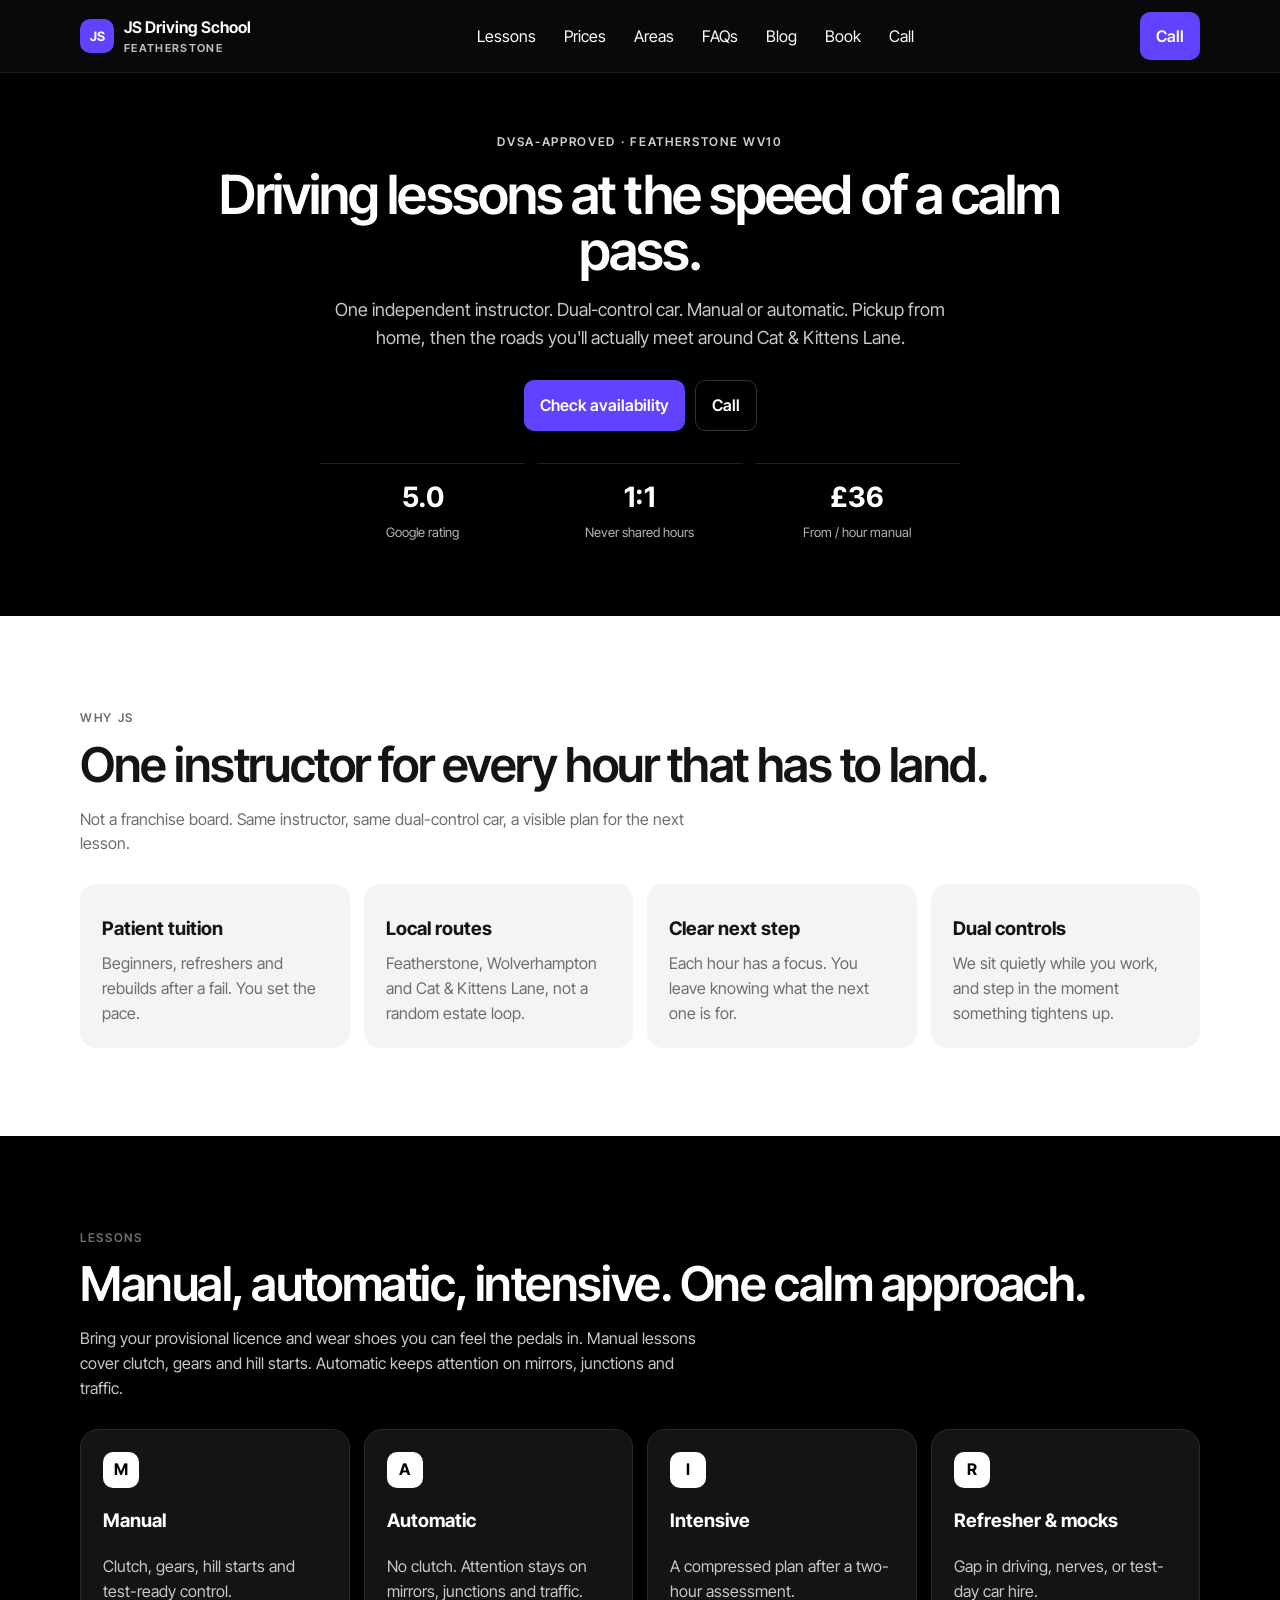
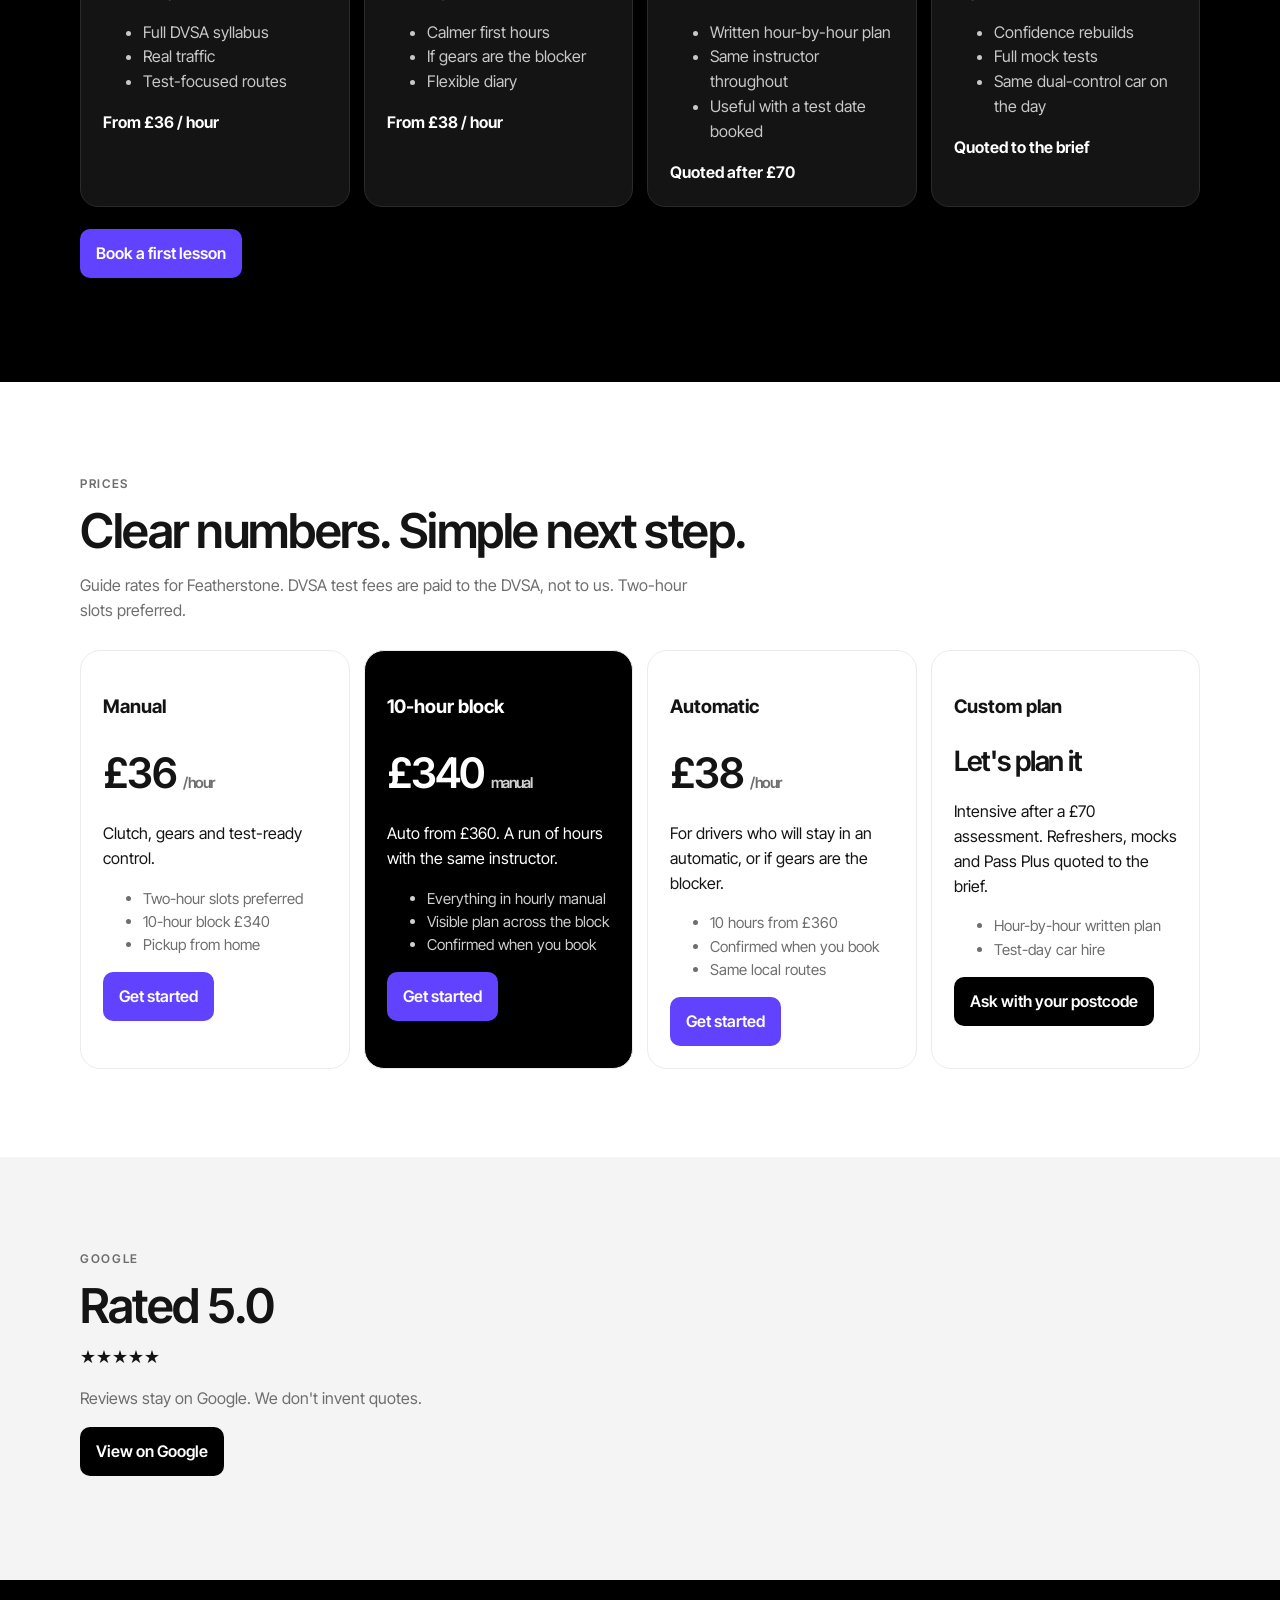
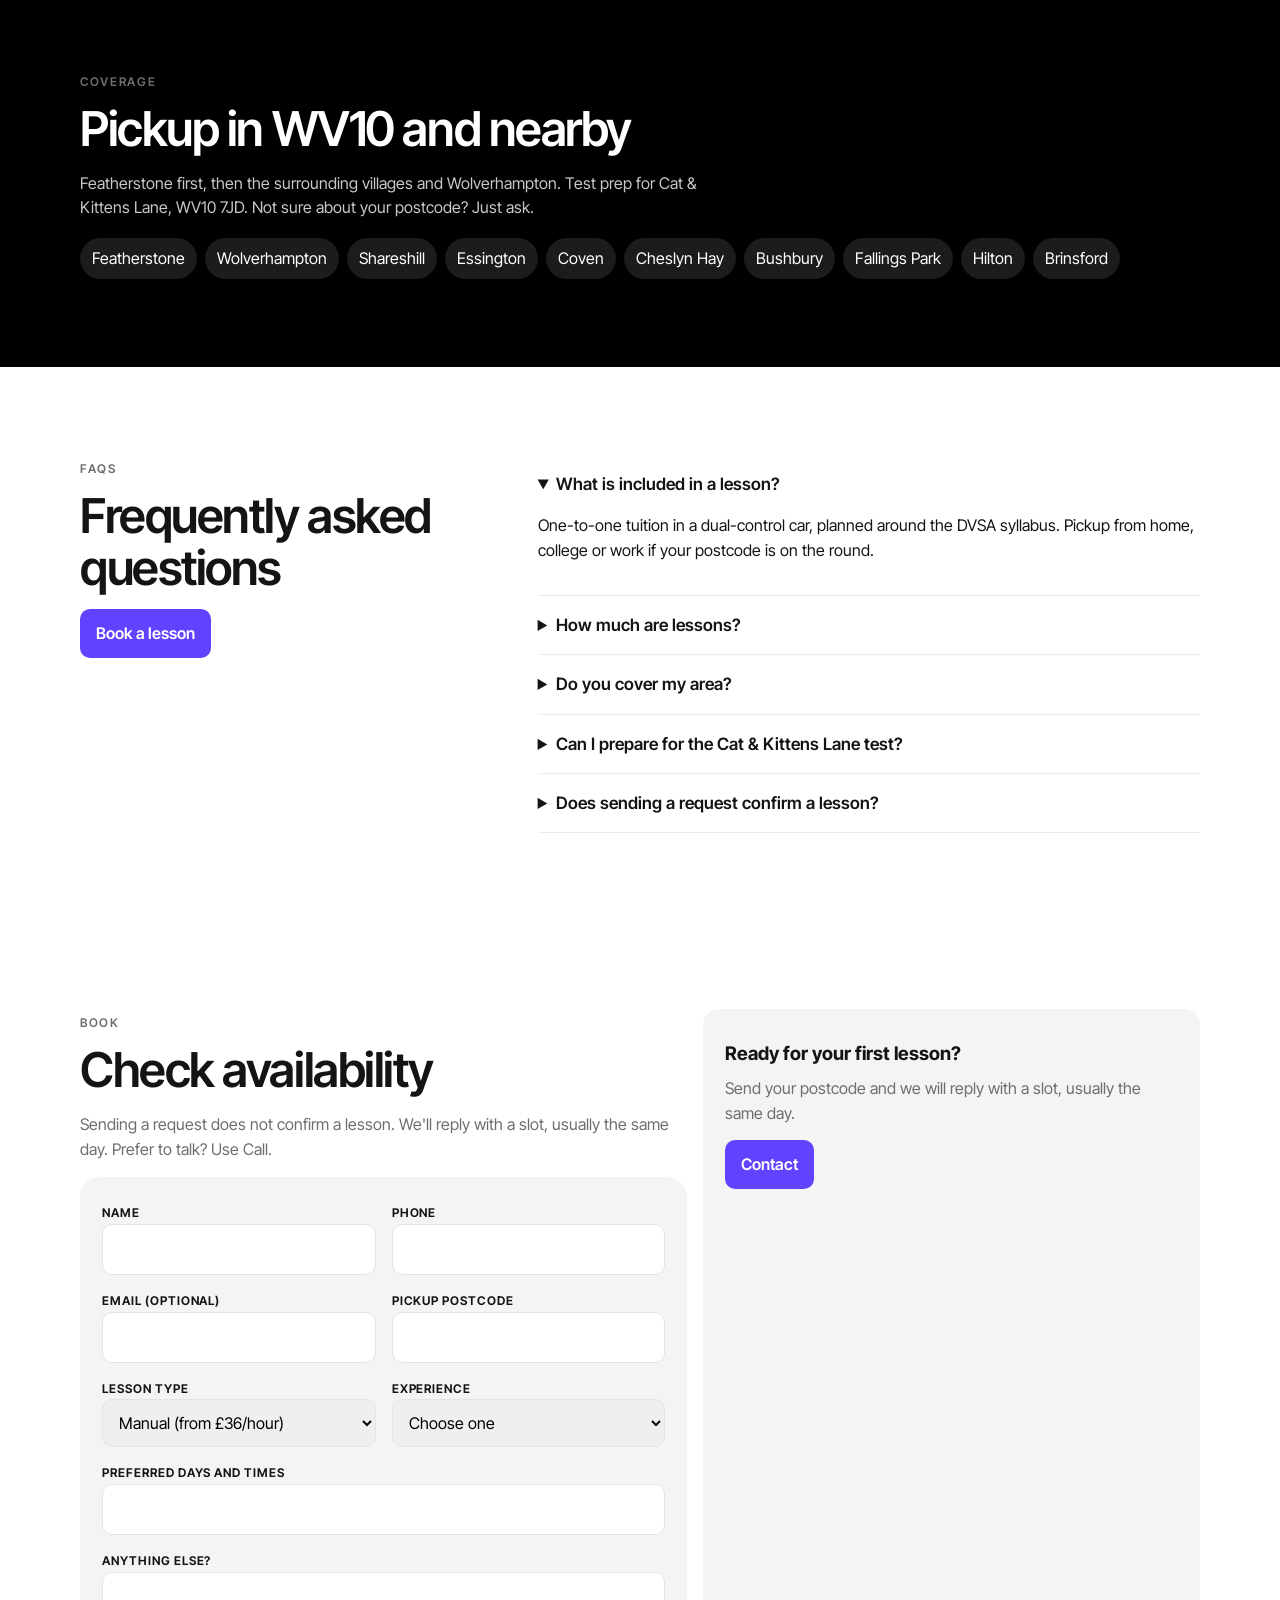
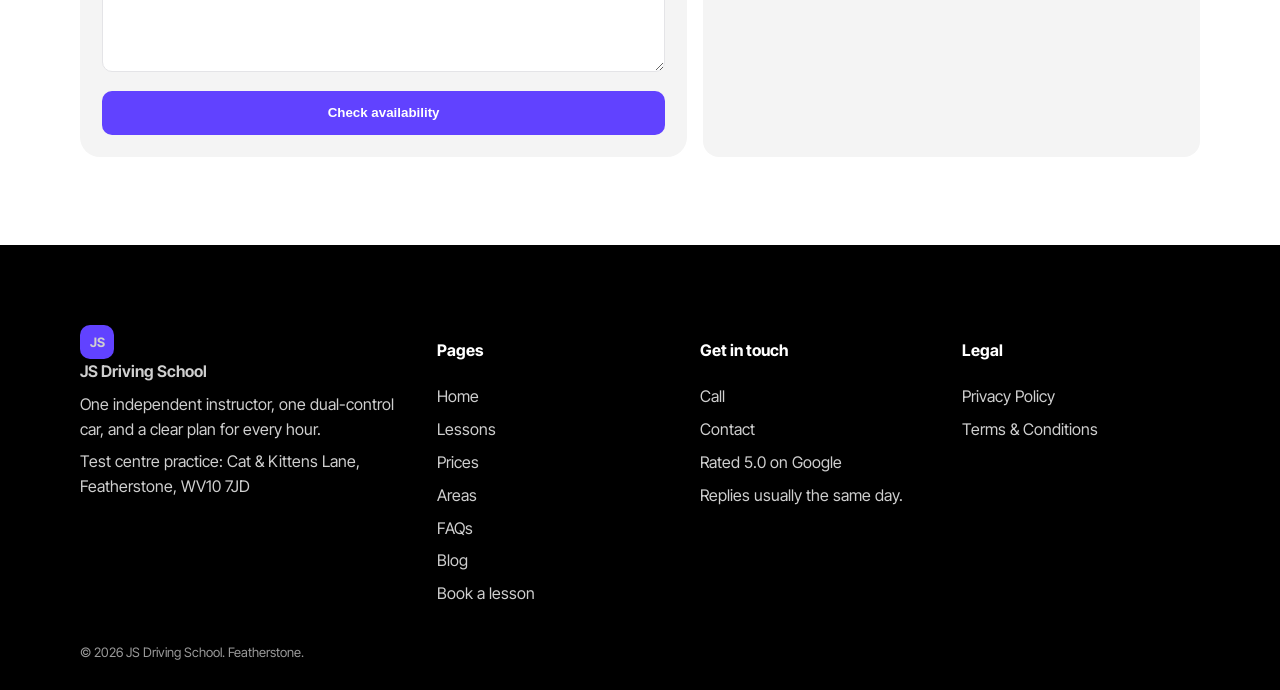
==== commit 01960d26: "Solid nav bar, mobile layout, hide phone number" ====
--- a/index.html
+++ b/index.html
@@ -13,14 +13,15 @@
     <div class="wrap nav">
       <a class="brand" href="index.html"><span class="mark">JS</span><span>JS Driving School<small>FEATHERSTONE</small></span></a>
       <nav class="nav-links" id="nav">
-        <a href="#lessons">Lessons</a>
-        <a href="#prices">Prices</a>
-        <a href="#areas">Areas</a>
-        <a href="#faqs">FAQs</a>
+        <a href="#lessons" onclick="document.getElementById('nav').classList.remove('open')">Lessons</a>
+        <a href="#prices" onclick="document.getElementById('nav').classList.remove('open')">Prices</a>
+        <a href="#areas" onclick="document.getElementById('nav').classList.remove('open')">Areas</a>
+        <a href="#faqs" onclick="document.getElementById('nav').classList.remove('open')">FAQs</a>
         <a href="blog.html">Blog</a>
-        <a href="#book">Book</a>
+        <a href="#book" onclick="document.getElementById('nav').classList.remove('open')">Book</a>
+        <a href="tel:+447447432160">Call</a>
       </nav>
-      <a class="btn btn-violet" href="tel:+447447432160">Call 07447 432160</a>
+      <a class="btn btn-violet header-call" href="tel:+447447432160">Call</a>
       <button class="menu-btn" aria-label="Menu" onclick="document.getElementById('nav').classList.toggle('open')">☰</button>
     </div>
   </header>
@@ -31,7 +32,7 @@
       <p class="lead">One independent instructor. Dual-control car. Manual or automatic. Pickup from home, then the roads you'll actually meet around Cat &amp; Kittens Lane.</p>
       <div class="hero-actions">
         <a class="btn btn-violet" href="#book">Check availability</a>
-        <a class="btn btn-ghost" href="tel:+447447432160">Call 07447 432160</a>
+        <a class="btn btn-ghost" href="tel:+447447432160">Call</a>
       </div>
       <div class="stats">
         <div class="stat"><b>5.0</b><span>Google rating</span></div>
@@ -114,7 +115,7 @@
       <div>
         <span class="eyebrow">Book</span>
         <h2>Check availability</h2>
-        <p class="sub">Sending a request does not confirm a lesson. We'll reply with a slot, usually the same day. Prefer to talk? Call 07447 432160.</p>
+        <p class="sub">Sending a request does not confirm a lesson. We'll reply with a slot, usually the same day. Prefer to talk? Use Call.</p>
         <form class="book" onsubmit="return sendHome(event)">
           <div class="form-grid"><div><label>NAME</label><input name="name" required /></div><div><label>PHONE</label><input name="phone" required /></div></div>
           <div class="form-grid"><div><label>EMAIL (OPTIONAL)</label><input name="email" type="email" /></div><div><label>PICKUP POSTCODE</label><input name="postcode" required /></div></div>
@@ -124,7 +125,7 @@
           <button class="btn btn-violet" type="submit">Check availability</button>
         </form>
       </div>
-      <aside class="card"><h3>Ready for your first lesson?</h3><p>Send your postcode and we will reply with a slot, usually the same day.</p></aside>
+      <aside class="card"><h3>Ready for your first lesson?</h3><p>Send your postcode and we will reply with a slot, usually the same day.</p><p style="margin-top:14px"><a class="btn btn-violet" href="tel:+447447432160">Contact</a></p></aside>
     </div>
   </section>
   <script>
@@ -134,7 +135,7 @@
     <div class="wrap foot">
       <div><a class="brand" href="index.html"><span class="mark">JS</span><span>JS Driving School</span></a><p>One independent instructor, one dual-control car, and a clear plan for every hour.</p><p>Test centre practice: Cat &amp; Kittens Lane, Featherstone, WV10 7JD</p></div>
       <div><h4>Pages</h4><a href="index.html">Home</a><a href="#lessons">Lessons</a><a href="#prices">Prices</a><a href="#areas">Areas</a><a href="#faqs">FAQs</a><a href="blog.html">Blog</a><a href="#book">Book a lesson</a></div>
-      <div><h4>Get in touch</h4><a href="tel:+447447432160">07447 432160</a><a href="https://www.google.com/maps?cid=3301546470054976225">Rated 5.0 on Google</a><p>Replies usually the same day.</p></div>
+      <div><h4>Get in touch</h4><a href="tel:+447447432160">Call</a><a href="#book">Contact</a><a href="https://www.google.com/maps?cid=3301546470054976225">Rated 5.0 on Google</a><p>Replies usually the same day.</p></div>
       <div><h4>Legal</h4><a href="privacy.html">Privacy Policy</a><a href="terms.html">Terms &amp; Conditions</a></div>
     </div>
     <div class="wrap legal"><span>© 2026 JS Driving School. Featherstone.</span></div>
--- a/styles.css
+++ b/styles.css
@@ -1,33 +1,35 @@
 :root { --ink:#141414; --muted:#6e6e6e; --violet:#6142ff; --line:#ececef; --panel:#f4f4f4; --font:"Inter Tight",system-ui,sans-serif; }
 * { box-sizing:border-box; }
-body { margin:0; color:var(--ink); background:#fff; font-family:var(--font); font-size:16px; line-height:1.55; }
+html { scroll-behavior:smooth; }
+body { margin:0; color:var(--ink); background:#fff; font-family:var(--font); font-size:16px; line-height:1.55; overflow-x:hidden; }
 a { color:inherit; text-decoration:none; }
 img { display:none; }
-.wrap { width:min(1120px, calc(100% - 40px)); margin:0 auto; }
-header.site { position:fixed; inset:0 0 auto 0; z-index:20; color:#fff; }
-.nav { display:flex; align-items:center; justify-content:space-between; height:72px; }
-.brand { display:flex; align-items:center; gap:10px; font-weight:650; color:#fff; }
-.mark { width:34px; height:34px; border-radius:10px; background:var(--violet); display:grid; place-items:center; font-weight:700; font-size:13px; }
+.wrap { width:min(1120px, calc(100% - 32px)); margin:0 auto; }
+header.site { position:fixed; inset:0 0 auto 0; z-index:40; color:#fff; background:rgba(10,10,10,.92); backdrop-filter:blur(16px); -webkit-backdrop-filter:blur(16px); border-bottom:1px solid rgba(255,255,255,.08); }
+.nav { display:flex; align-items:center; justify-content:space-between; height:72px; gap:12px; }
+.brand { display:flex; align-items:center; gap:10px; font-weight:650; color:#fff; min-width:0; }
+.mark { width:34px; height:34px; border-radius:10px; background:var(--violet); display:grid; place-items:center; font-weight:700; font-size:13px; flex:none; }
 .brand small { display:block; font-size:11px; letter-spacing:.12em; color:#bdbdbd; }
-.nav-links { display:flex; gap:4px; }
-.nav-links a { padding:8px 14px; color:#fff; }
-.btn { display:inline-flex; align-items:center; justify-content:center; border:0; border-radius:10px; padding:12px 16px; font-weight:600; cursor:pointer; }
+.nav-links { display:flex; gap:4px; align-items:center; }
+.nav-links a { padding:8px 12px; color:#fff; border-radius:8px; }
+.nav-links a:hover { background:rgba(255,255,255,.08); }
+.btn { display:inline-flex; align-items:center; justify-content:center; border:0; border-radius:10px; padding:12px 16px; font-weight:600; cursor:pointer; min-height:44px; }
 .btn-violet { background:var(--violet); color:#fff; }
 .btn-ghost { background:transparent; color:#fff; border:1px solid #323232; }
 .btn-dark { background:#000; color:#fff; }
-.menu-btn { display:none; background:transparent; color:#fff; border:0; font-size:22px; }
+.menu-btn { display:none; background:transparent; color:#fff; border:0; font-size:26px; width:44px; height:44px; }
 .hero { background:#000; color:#fff; text-align:center; padding:128px 0 72px; }
 .eyebrow { display:inline-flex; letter-spacing:.14em; text-transform:uppercase; font-size:12px; font-weight:600; color:var(--muted); }
 .hero .eyebrow { color:#cfcfcf; }
-h1 { font-size:clamp(40px,5vw,54px); line-height:1.02; letter-spacing:-.035em; font-weight:600; margin:14px auto 16px; max-width:860px; }
+h1 { font-size:clamp(34px,5vw,54px); line-height:1.05; letter-spacing:-.035em; font-weight:600; margin:14px auto 16px; max-width:860px; }
 .lead { color:#c8c8c8; font-size:18px; max-width:640px; margin:0 auto 28px; }
 .hero-actions { display:flex; justify-content:center; gap:10px; flex-wrap:wrap; }
-.stats { display:grid; grid-template-columns:repeat(3,1fr); max-width:640px; margin:32px auto 0; }
+.stats { display:grid; grid-template-columns:repeat(3,1fr); max-width:640px; margin:32px auto 0; gap:12px; }
 .stat { border-top:1px solid rgba(255,255,255,.12); padding-top:12px; }
 .stat b { display:block; font-size:28px; }
 .stat span { color:#b5b5b5; font-size:13px; }
 .section { padding:88px 0; }
-h2 { font-size:clamp(32px,4vw,48px); line-height:1.08; letter-spacing:-.03em; font-weight:600; margin:10px 0 14px; }
+h2 { font-size:clamp(30px,4vw,48px); line-height:1.08; letter-spacing:-.03em; font-weight:600; margin:10px 0 14px; }
 .sub { color:var(--muted); max-width:640px; }
 .grid4 { display:grid; grid-template-columns:repeat(4,1fr); gap:14px; margin-top:28px; }
 .card { background:var(--panel); border-radius:16px; padding:22px; }
@@ -43,16 +45,16 @@
 .chips span { background:#f4f4f4; color:#141414; border-radius:999px; padding:8px 12px; }
 .black .chips span { background:#1c1c1c; color:#fff; }
 .plans { display:grid; grid-template-columns:repeat(4,1fr); gap:14px; margin-top:28px; }
-.plan { border:1px solid var(--line); border-radius:20px; padding:22px; }
+.plan { border:1px solid var(--line); border-radius:20px; padding:22px; background:#fff; }
 .plan.featured { background:#000; color:#fff; }
 .plan .amount { font-size:42px; font-weight:600; letter-spacing:-.04em; }
 .plan .amount span, .plan li { color:var(--muted); font-size:15px; }
 .plan.featured li, .plan.featured .amount span { color:#cfcfcf; }
 details { border-bottom:1px solid var(--line); padding:16px 0; }
-summary { cursor:pointer; font-weight:600; }
+summary { cursor:pointer; font-weight:600; font-size:17px; }
 form.book { display:grid; gap:12px; background:var(--panel); padding:22px; border-radius:20px; }
 label { font-size:12px; letter-spacing:.08em; font-weight:650; }
-input, select, textarea { width:100%; border:1px solid #e4e4e7; border-radius:10px; padding:12px; font:inherit; }
+input, select, textarea { width:100%; border:1px solid #e4e4e7; border-radius:10px; padding:12px; font:inherit; font-size:16px; }
 .form-grid, .two, .book-layout { display:grid; gap:16px; }
 .form-grid { grid-template-columns:1fr 1fr; }
 .two { grid-template-columns:.8fr 1.2fr; }
@@ -60,10 +62,18 @@
 footer.site { background:#000; color:#fff; padding:72px 0 28px; }
 .foot { display:grid; grid-template-columns:1.4fr 1fr 1fr 1fr; gap:24px; }
 .foot a, .foot p { display:block; color:#cfcfcf; margin:8px 0; }
-.legal { display:flex; justify-content:space-between; color:#9a9a9a; font-size:13px; margin-top:28px; }
+.legal { display:flex; justify-content:space-between; gap:12px; color:#9a9a9a; font-size:13px; margin-top:28px; flex-wrap:wrap; }
 @media (max-width:900px) {
   .nav-links { display:none; }
-  .nav-links.open { display:flex; flex-direction:column; position:absolute; top:72px; left:0; right:0; background:#000; padding:12px 20px 20px; }
+  .nav-links.open { display:flex; flex-direction:column; position:absolute; top:72px; left:0; right:0; background:#111; padding:8px 16px 16px; border-bottom:1px solid rgba(255,255,255,.08); }
+  .nav-links.open a { padding:14px 8px; border-bottom:1px solid rgba(255,255,255,.06); }
   .menu-btn { display:block; }
+  .header-call { display:none; }
   .grid4, .plans, .form-grid, .two, .book-layout, .foot { grid-template-columns:1fr; }
+  .hero { padding:112px 0 56px; }
+  .section { padding:56px 0; }
+  .hero-actions .btn, .plan .btn, .section .btn { width:100%; }
+  .stats { grid-template-columns:1fr; text-align:left; }
+  .plan .amount { font-size:36px; }
+  h1 { font-size:36px; }
 }
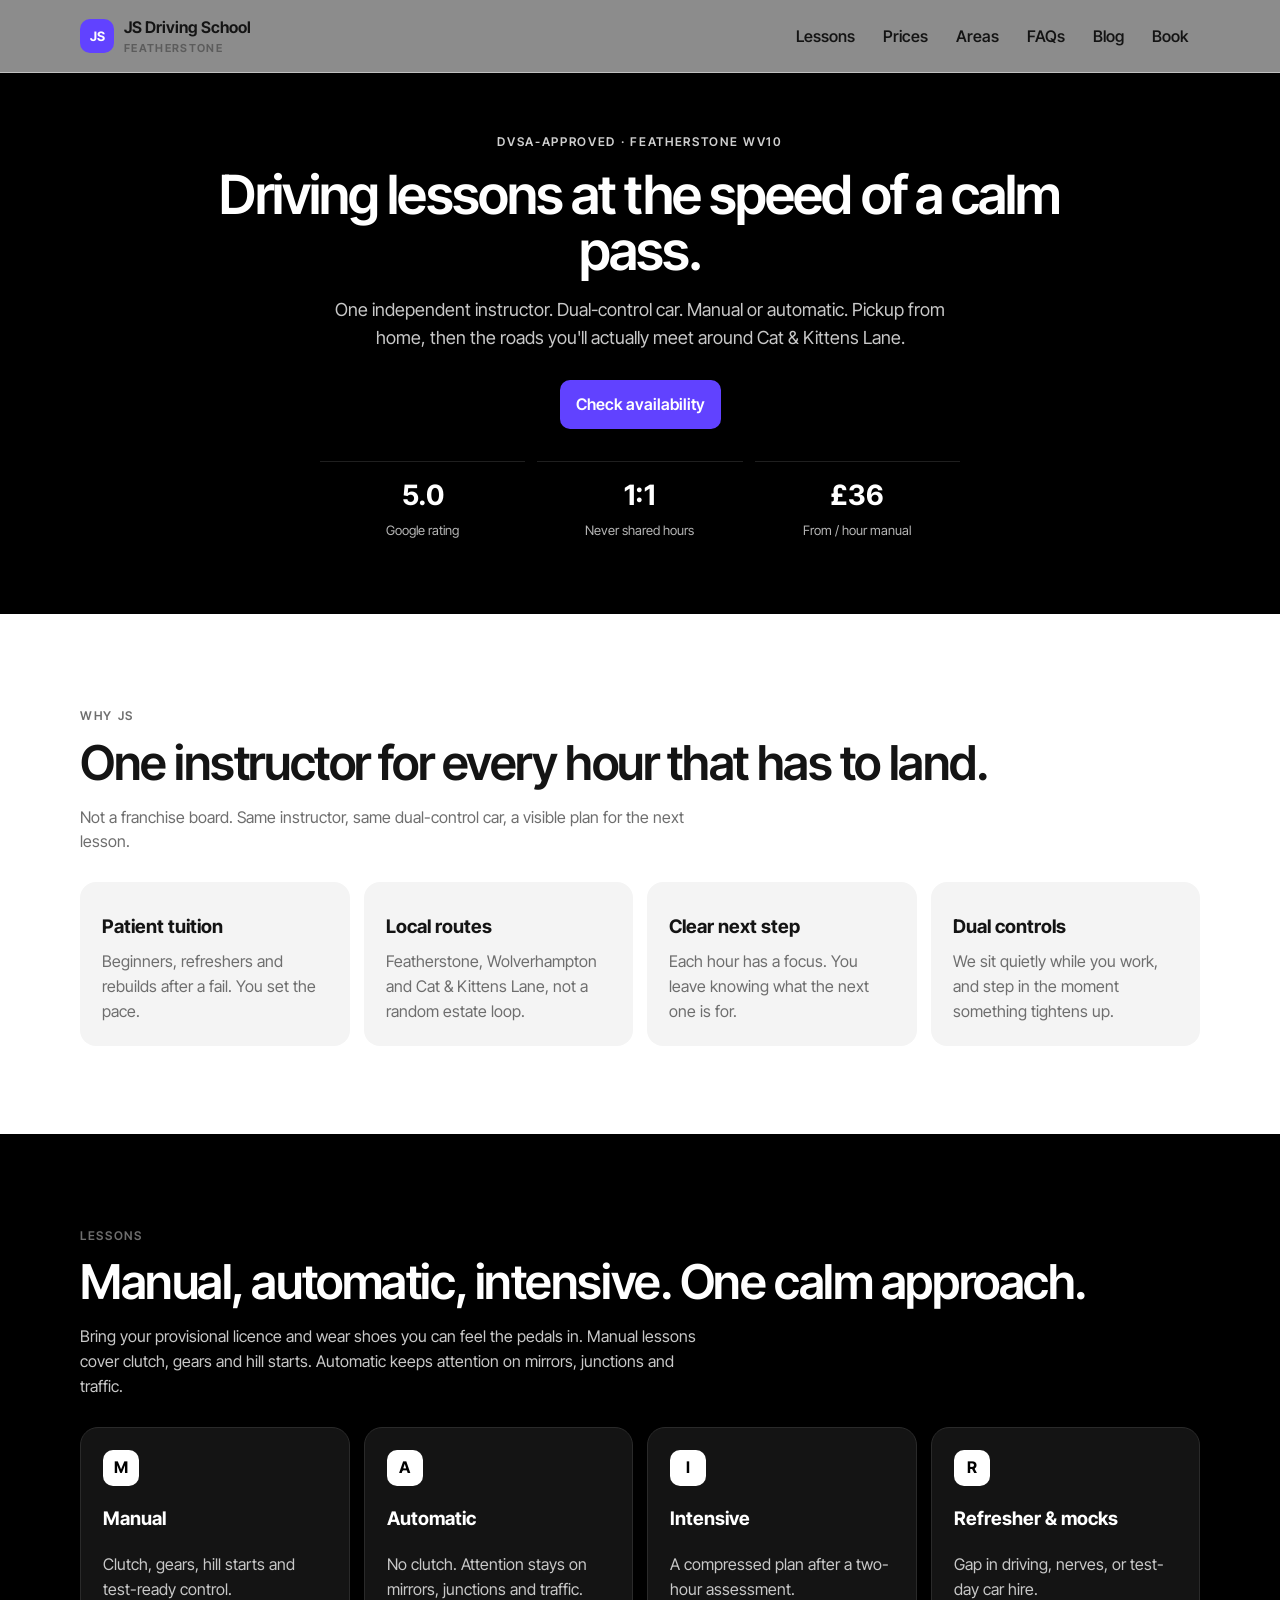
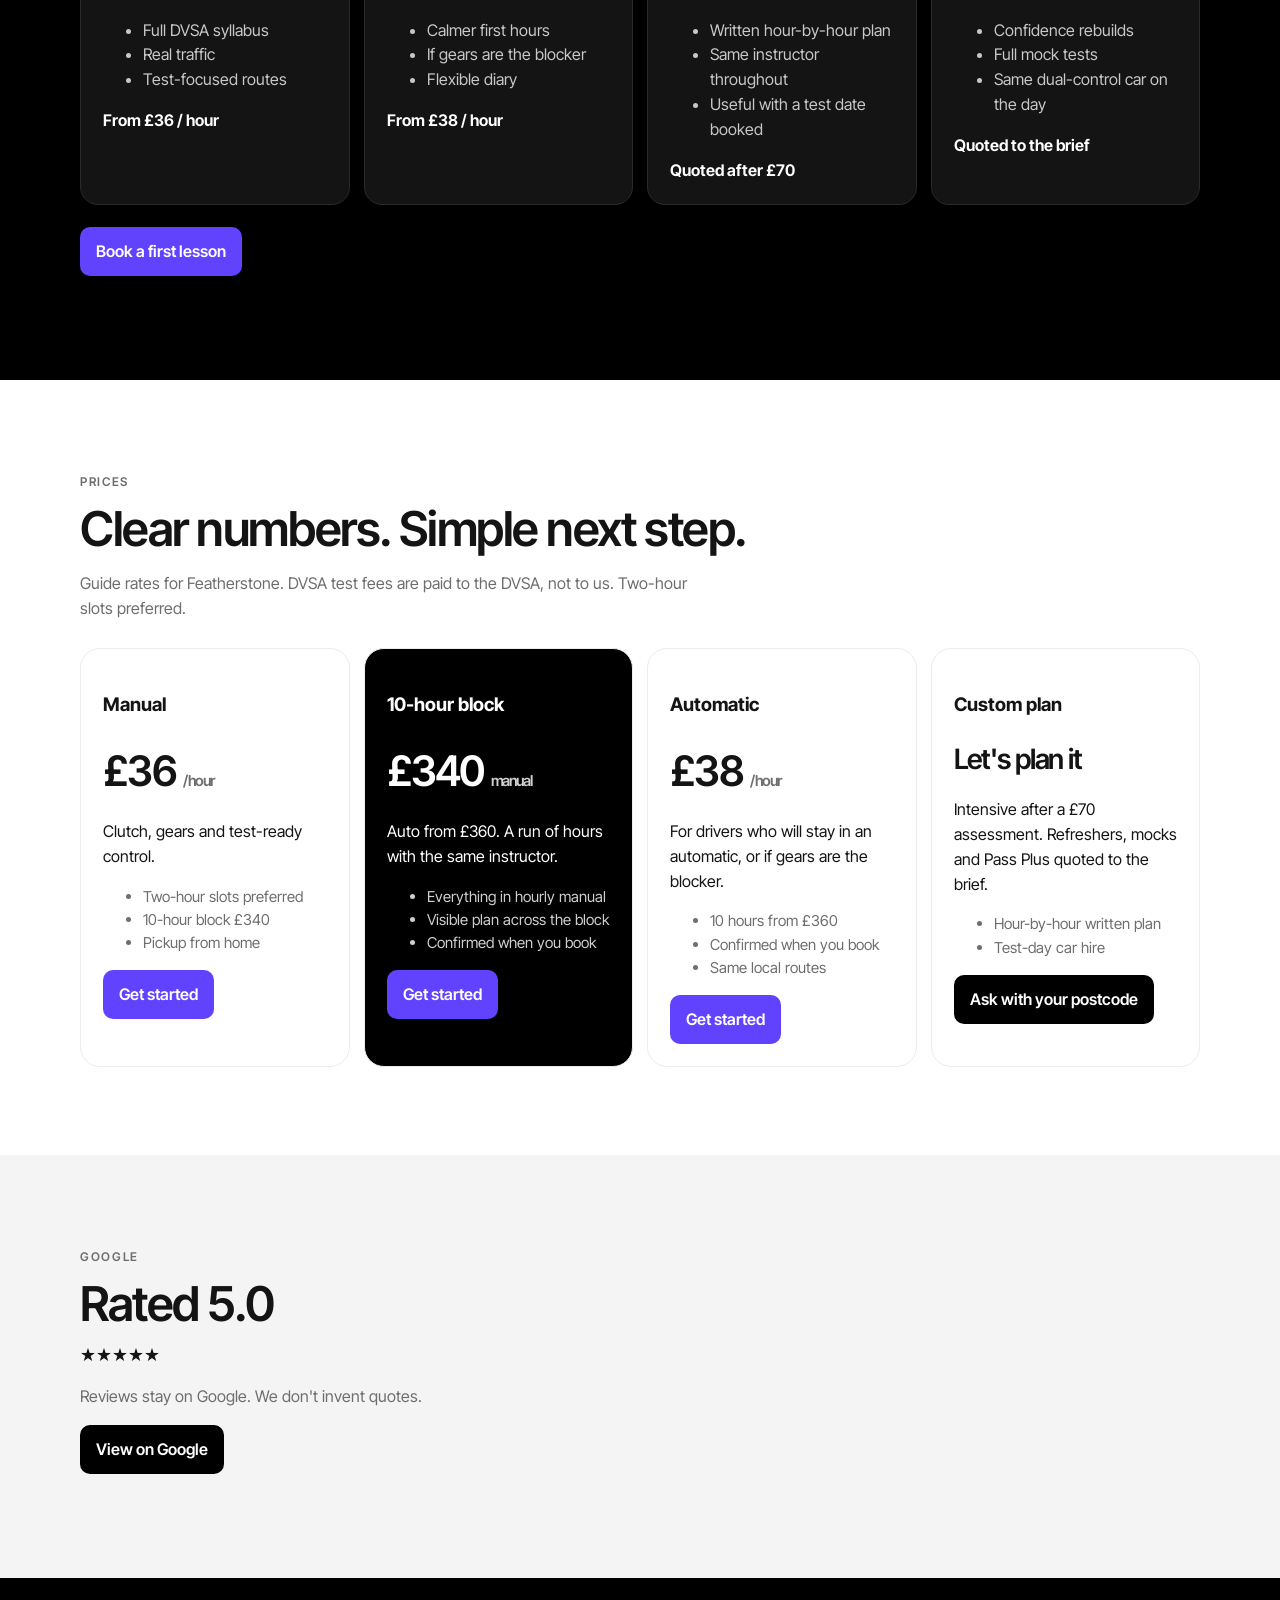
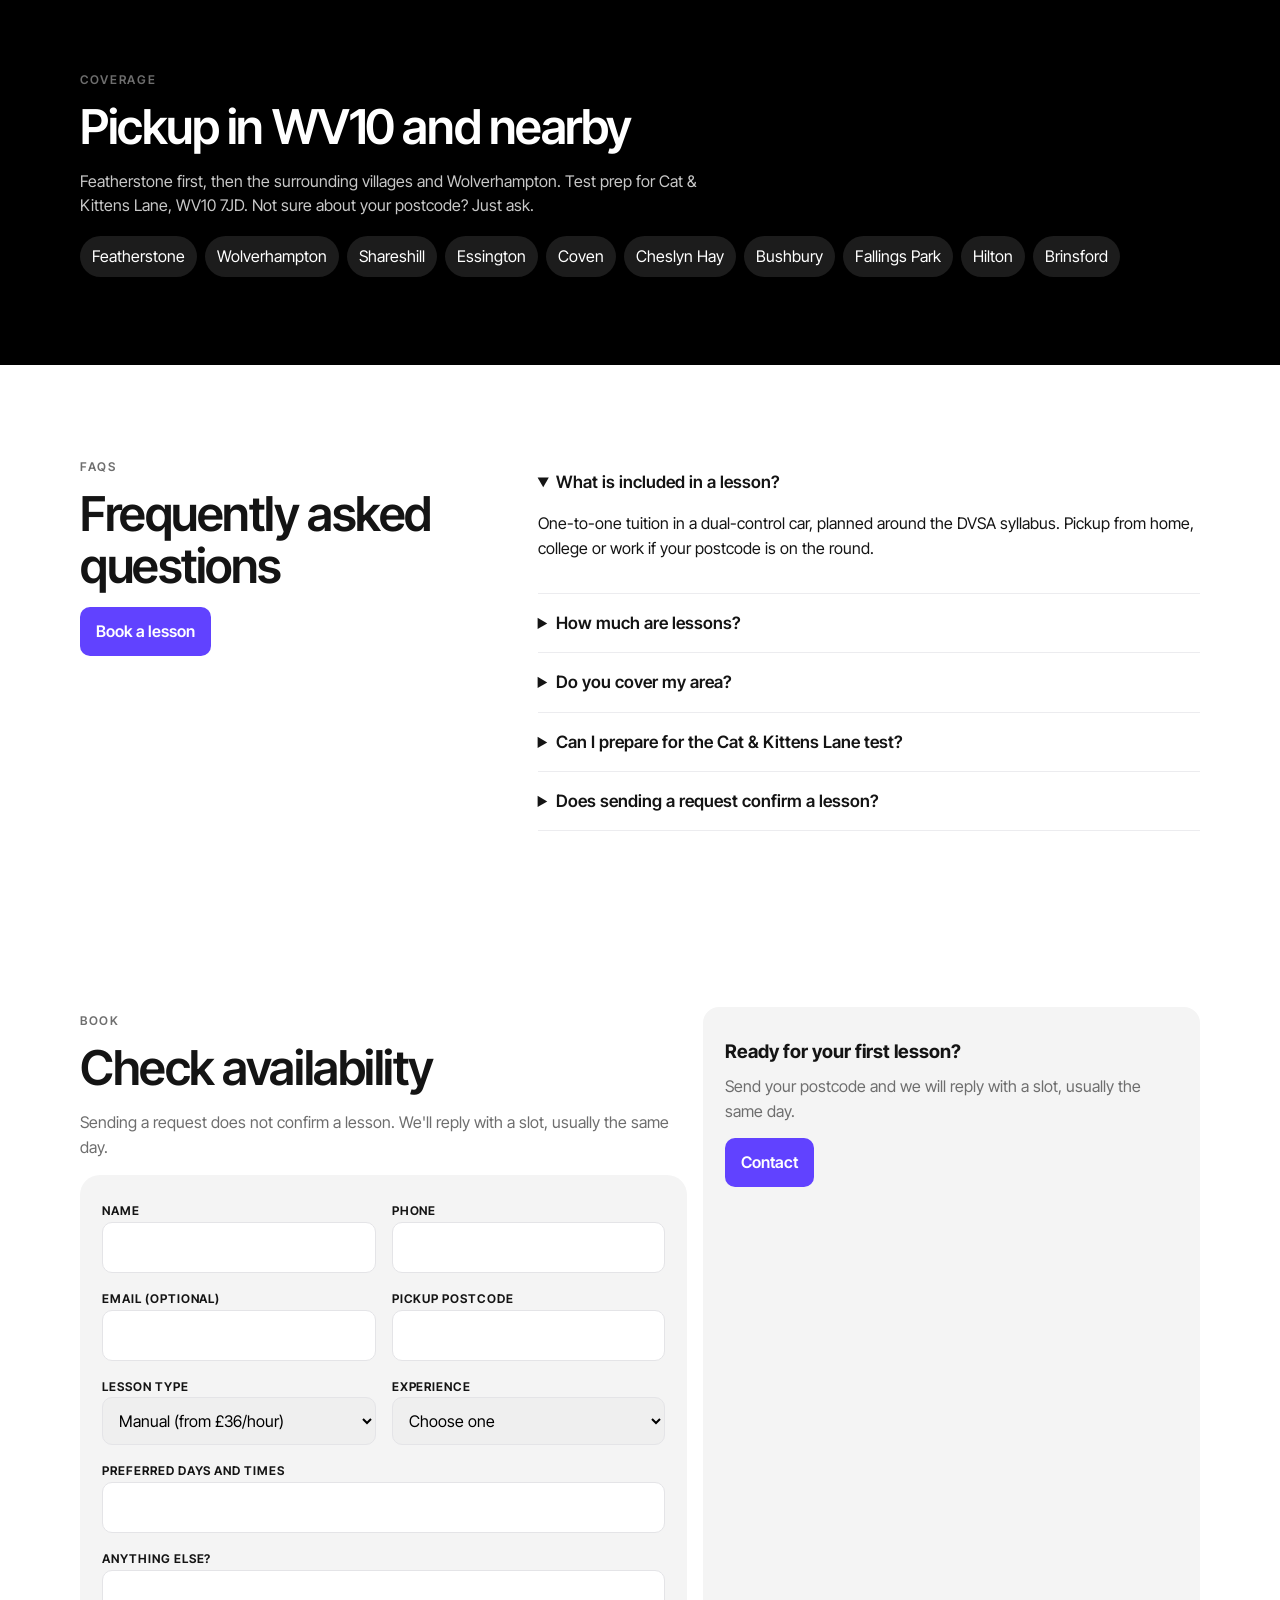
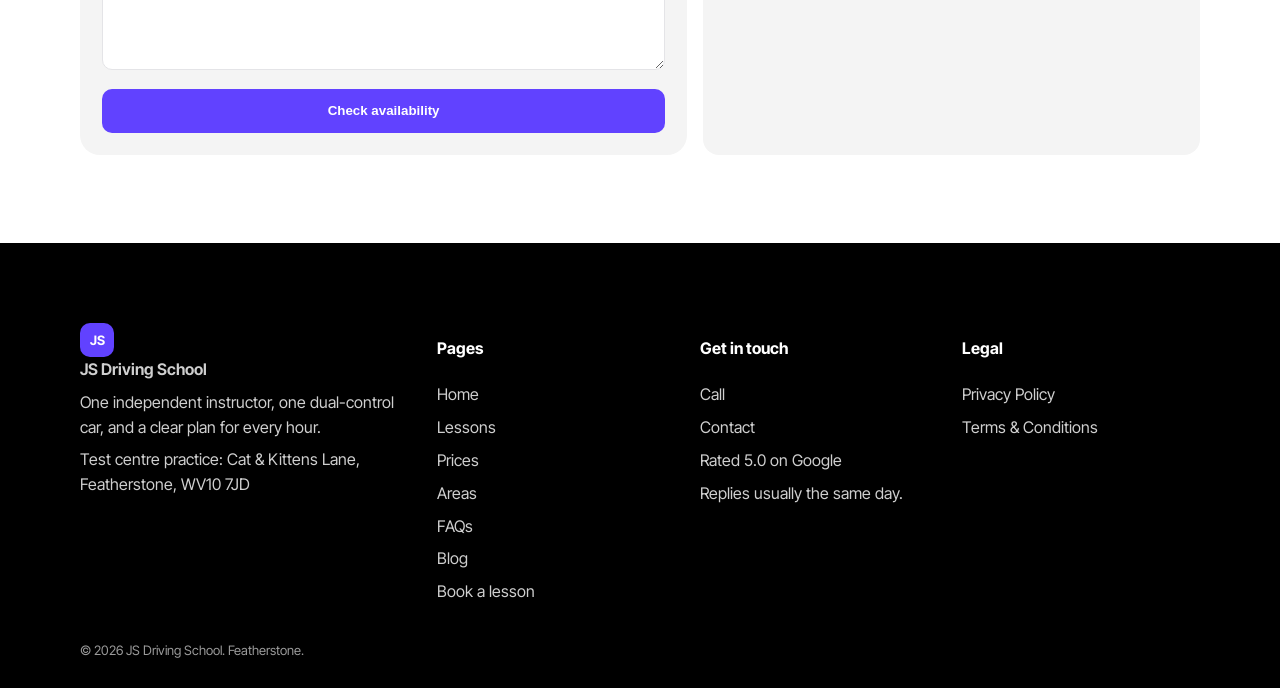
==== commit ab130947: "Remove top Call button and use frosted glass nav" ====
--- a/index.html
+++ b/index.html
@@ -6,7 +6,7 @@
   <title>Driving Lessons in Featherstone | JS Driving School</title>
   <meta name="description" content="Driving lessons in Featherstone and Wolverhampton from £36/hour. One-to-one tuition, dual-control car, manual or automatic, pickup from home. Rated 5.0 on Google." />
   <link href="https://fonts.googleapis.com/css2?family=Inter+Tight:wght@400;500;600;700&display=swap" rel="stylesheet" />
-  <link rel="stylesheet" href="styles.css" />
+  <link rel="stylesheet" href="styles.css?v=4" />
 </head>
 <body>
   <header class="site">
@@ -19,9 +19,7 @@
         <a href="#faqs" onclick="document.getElementById('nav').classList.remove('open')">FAQs</a>
         <a href="blog.html">Blog</a>
         <a href="#book" onclick="document.getElementById('nav').classList.remove('open')">Book</a>
-        <a href="tel:+447447432160">Call</a>
       </nav>
-      <a class="btn btn-violet header-call" href="tel:+447447432160">Call</a>
       <button class="menu-btn" aria-label="Menu" onclick="document.getElementById('nav').classList.toggle('open')">☰</button>
     </div>
   </header>
@@ -32,7 +30,6 @@
       <p class="lead">One independent instructor. Dual-control car. Manual or automatic. Pickup from home, then the roads you'll actually meet around Cat &amp; Kittens Lane.</p>
       <div class="hero-actions">
         <a class="btn btn-violet" href="#book">Check availability</a>
-        <a class="btn btn-ghost" href="tel:+447447432160">Call</a>
       </div>
       <div class="stats">
         <div class="stat"><b>5.0</b><span>Google rating</span></div>
@@ -115,7 +112,7 @@
       <div>
         <span class="eyebrow">Book</span>
         <h2>Check availability</h2>
-        <p class="sub">Sending a request does not confirm a lesson. We'll reply with a slot, usually the same day. Prefer to talk? Use Call.</p>
+        <p class="sub">Sending a request does not confirm a lesson. We'll reply with a slot, usually the same day.</p>
         <form class="book" onsubmit="return sendHome(event)">
           <div class="form-grid"><div><label>NAME</label><input name="name" required /></div><div><label>PHONE</label><input name="phone" required /></div></div>
           <div class="form-grid"><div><label>EMAIL (OPTIONAL)</label><input name="email" type="email" /></div><div><label>PICKUP POSTCODE</label><input name="postcode" required /></div></div>
--- a/styles.css
+++ b/styles.css
@@ -1,23 +1,31 @@
 :root { --ink:#141414; --muted:#6e6e6e; --violet:#6142ff; --line:#ececef; --panel:#f4f4f4; --font:"Inter Tight",system-ui,sans-serif; }
 * { box-sizing:border-box; }
 html { scroll-behavior:smooth; }
-body { margin:0; color:var(--ink); background:#fff; font-family:var(--font); font-size:16px; line-height:1.55; overflow-x:hidden; }
+body { margin:0; color:var(--ink); background:#fff; font-family:var(--font); font-size:16px; line-height:1.55; }
 a { color:inherit; text-decoration:none; }
 img { display:none; }
 .wrap { width:min(1120px, calc(100% - 32px)); margin:0 auto; }
-header.site { position:fixed; inset:0 0 auto 0; z-index:40; color:#fff; background:rgba(10,10,10,.92); backdrop-filter:blur(16px); -webkit-backdrop-filter:blur(16px); border-bottom:1px solid rgba(255,255,255,.08); }
-.nav { display:flex; align-items:center; justify-content:space-between; height:72px; gap:12px; }
-.brand { display:flex; align-items:center; gap:10px; font-weight:650; color:#fff; min-width:0; }
-.mark { width:34px; height:34px; border-radius:10px; background:var(--violet); display:grid; place-items:center; font-weight:700; font-size:13px; flex:none; }
-.brand small { display:block; font-size:11px; letter-spacing:.12em; color:#bdbdbd; }
+header.site {
+  position:fixed; inset:0 0 auto 0; z-index:50;
+  background:rgba(255,255,255,.55);
+  backdrop-filter:blur(22px) saturate(160%);
+  -webkit-backdrop-filter:blur(22px) saturate(160%);
+  border-bottom:1px solid rgba(255,255,255,.45);
+  box-shadow:0 8px 24px rgba(0,0,0,.08);
+  color:#141414;
+}
+.nav { display:flex; align-items:center; justify-content:space-between; min-height:72px; height:72px; gap:12px; }
+.brand { display:flex; align-items:center; gap:10px; font-weight:650; color:#141414; min-width:0; }
+.mark { width:34px; height:34px; border-radius:10px; background:var(--violet); color:#fff; display:grid; place-items:center; font-weight:700; font-size:13px; flex:none; }
+.brand small { display:block; font-size:11px; letter-spacing:.12em; color:#5c5c5c; }
 .nav-links { display:flex; gap:4px; align-items:center; }
-.nav-links a { padding:8px 12px; color:#fff; border-radius:8px; }
-.nav-links a:hover { background:rgba(255,255,255,.08); }
+.nav-links a { padding:8px 12px; color:#141414; border-radius:8px; font-weight:550; }
+.nav-links a:hover { background:rgba(255,255,255,.45); }
 .btn { display:inline-flex; align-items:center; justify-content:center; border:0; border-radius:10px; padding:12px 16px; font-weight:600; cursor:pointer; min-height:44px; }
 .btn-violet { background:var(--violet); color:#fff; }
 .btn-ghost { background:transparent; color:#fff; border:1px solid #323232; }
 .btn-dark { background:#000; color:#fff; }
-.menu-btn { display:none; background:transparent; color:#fff; border:0; font-size:26px; width:44px; height:44px; }
+.menu-btn { display:none; background:transparent; color:#141414; border:0; font-size:26px; width:44px; height:44px; }
 .hero { background:#000; color:#fff; text-align:center; padding:128px 0 72px; }
 .eyebrow { display:inline-flex; letter-spacing:.14em; text-transform:uppercase; font-size:12px; font-weight:600; color:var(--muted); }
 .hero .eyebrow { color:#cfcfcf; }
@@ -65,10 +73,9 @@
 .legal { display:flex; justify-content:space-between; gap:12px; color:#9a9a9a; font-size:13px; margin-top:28px; flex-wrap:wrap; }
 @media (max-width:900px) {
   .nav-links { display:none; }
-  .nav-links.open { display:flex; flex-direction:column; position:absolute; top:72px; left:0; right:0; background:#111; padding:8px 16px 16px; border-bottom:1px solid rgba(255,255,255,.08); }
-  .nav-links.open a { padding:14px 8px; border-bottom:1px solid rgba(255,255,255,.06); }
+  .nav-links.open { display:flex; flex-direction:column; position:absolute; top:72px; left:0; right:0; background:rgba(255,255,255,.8); backdrop-filter:blur(22px); padding:8px 16px 16px; border-bottom:1px solid rgba(0,0,0,.06); }
+  .nav-links.open a { padding:14px 8px; border-bottom:1px solid rgba(0,0,0,.06); color:#141414; }
   .menu-btn { display:block; }
-  .header-call { display:none; }
   .grid4, .plans, .form-grid, .two, .book-layout, .foot { grid-template-columns:1fr; }
   .hero { padding:112px 0 56px; }
   .section { padding:56px 0; }
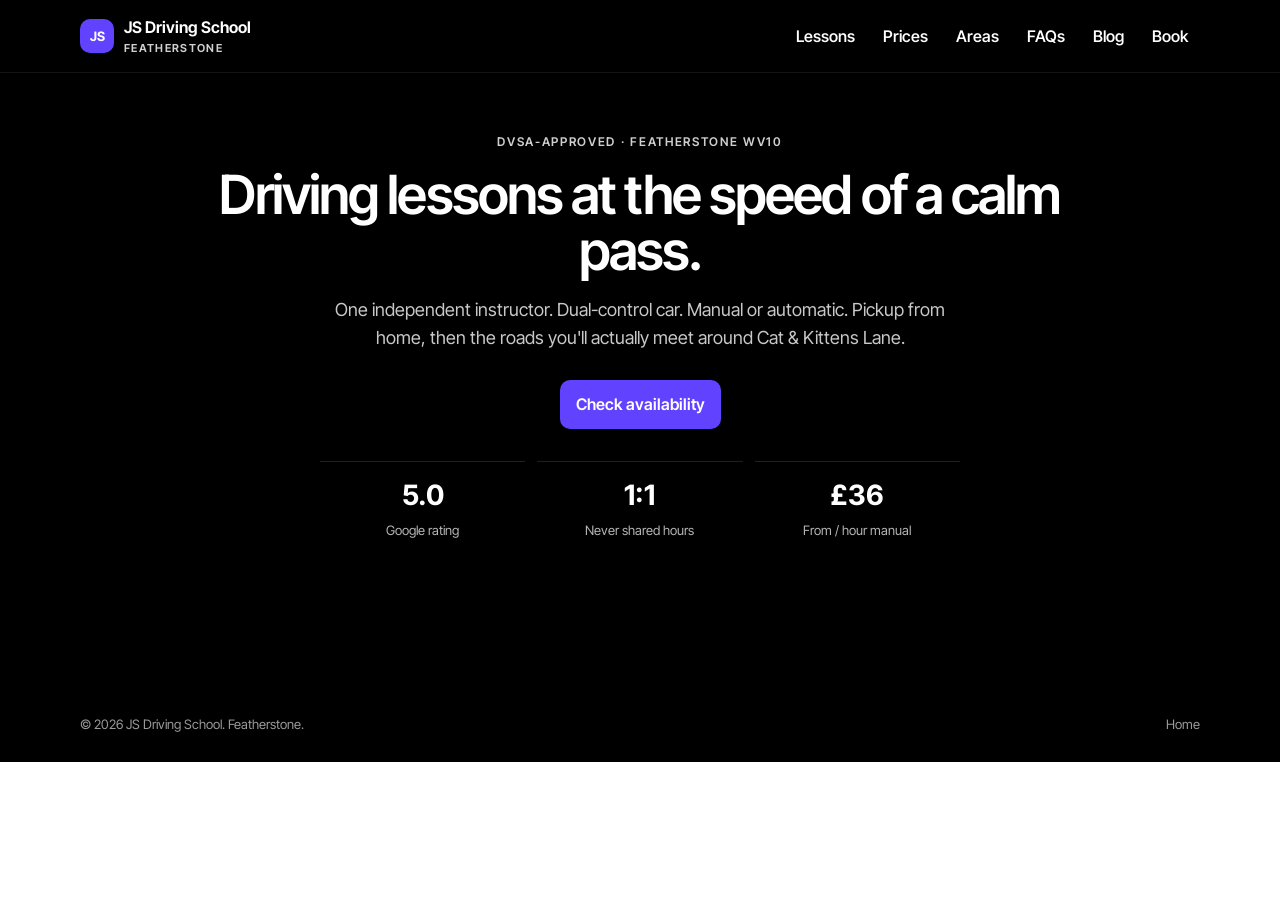
==== commit cb565579: "TEMP do not use" ====
--- a/index.html
+++ b/index.html
@@ -4,138 +4,30 @@
   <meta charset="UTF-8" />
   <meta name="viewport" content="width=device-width, initial-scale=1" />
   <title>Driving Lessons in Featherstone | JS Driving School</title>
-  <meta name="description" content="Driving lessons in Featherstone and Wolverhampton from £36/hour. One-to-one tuition, dual-control car, manual or automatic, pickup from home. Rated 5.0 on Google." />
   <link href="https://fonts.googleapis.com/css2?family=Inter+Tight:wght@400;500;600;700&display=swap" rel="stylesheet" />
-  <link rel="stylesheet" href="styles.css?v=4" />
+  <link rel="stylesheet" href="styles.css?v=6" />
 </head>
 <body>
+  <div class="bg-car" aria-hidden="true">
+    <svg viewBox="0 0 360 140" fill="none" xmlns="http://www.w3.org/2000/svg">
+      <path d="M28 92h18l16-34c6-12 16-18 30-18h92c16 0 28 6 38 20l22 32h78c10 0 16 6 16 14v10H28v-24z" fill="#6142ff" fill-opacity=".85"/>
+      <path d="M62 48h86c12 0 20 4 26 14l8 14H54l8-28z" fill="#d9d4ff" fill-opacity=".7"/>
+      <circle cx="92" cy="102" r="16" fill="#111"/><circle cx="92" cy="102" r="7" fill="#cfcfcf"/>
+      <circle cx="262" cy="102" r="16" fill="#111"/><circle cx="262" cy="102" r="7" fill="#cfcfcf"/>
+      <path d="M292 70h28" stroke="#fff" stroke-width="3" stroke-linecap="round"/>
+    </svg>
+  </div>
   <header class="site">
     <div class="wrap nav">
       <a class="brand" href="index.html"><span class="mark">JS</span><span>JS Driving School<small>FEATHERSTONE</small></span></a>
       <nav class="nav-links" id="nav">
-        <a href="#lessons" onclick="document.getElementById('nav').classList.remove('open')">Lessons</a>
-        <a href="#prices" onclick="document.getElementById('nav').classList.remove('open')">Prices</a>
-        <a href="#areas" onclick="document.getElementById('nav').classList.remove('open')">Areas</a>
-        <a href="#faqs" onclick="document.getElementById('nav').classList.remove('open')">FAQs</a>
-        <a href="blog.html">Blog</a>
-        <a href="#book" onclick="document.getElementById('nav').classList.remove('open')">Book</a>
+        <a href="#lessons">Lessons</a><a href="#prices">Prices</a><a href="#areas">Areas</a><a href="#faqs">FAQs</a><a href="blog.html">Blog</a><a href="#book">Book</a>
       </nav>
       <button class="menu-btn" aria-label="Menu" onclick="document.getElementById('nav').classList.toggle('open')">☰</button>
     </div>
   </header>
-  <section class="hero">
-    <div class="wrap">
-      <span class="eyebrow">DVSA-approved · Featherstone WV10</span>
-      <h1>Driving lessons at the speed of a calm pass.</h1>
-      <p class="lead">One independent instructor. Dual-control car. Manual or automatic. Pickup from home, then the roads you'll actually meet around Cat &amp; Kittens Lane.</p>
-      <div class="hero-actions">
-        <a class="btn btn-violet" href="#book">Check availability</a>
-      </div>
-      <div class="stats">
-        <div class="stat"><b>5.0</b><span>Google rating</span></div>
-        <div class="stat"><b>1:1</b><span>Never shared hours</span></div>
-        <div class="stat"><b>£36</b><span>From / hour manual</span></div>
-      </div>
-    </div>
-  </section>
-  <section class="section">
-    <div class="wrap">
-      <span class="eyebrow">Why JS</span>
-      <h2>One instructor for every hour that has to land.</h2>
-      <p class="sub">Not a franchise board. Same instructor, same dual-control car, a visible plan for the next lesson.</p>
-      <div class="grid4">
-        <article class="card"><h3>Patient tuition</h3><p>Beginners, refreshers and rebuilds after a fail. You set the pace.</p></article>
-        <article class="card"><h3>Local routes</h3><p>Featherstone, Wolverhampton and Cat &amp; Kittens Lane, not a random estate loop.</p></article>
-        <article class="card"><h3>Clear next step</h3><p>Each hour has a focus. You leave knowing what the next one is for.</p></article>
-        <article class="card"><h3>Dual controls</h3><p>We sit quietly while you work, and step in the moment something tightens up.</p></article>
-      </div>
-    </div>
-  </section>
-  <section class="section black" id="lessons">
-    <div class="wrap">
-      <span class="eyebrow">Lessons</span>
-      <h2>Manual, automatic, intensive. One calm approach.</h2>
-      <p class="sub">Bring your provisional licence and wear shoes you can feel the pedals in. Manual lessons cover clutch, gears and hill starts. Automatic keeps attention on mirrors, junctions and traffic.</p>
-      <div class="grid4">
-        <article class="lesson"><div class="tag">M</div><h3>Manual</h3><p>Clutch, gears, hill starts and test-ready control.</p><ul><li>Full DVSA syllabus</li><li>Real traffic</li><li>Test-focused routes</li></ul><div class="price">From £36 / hour</div></article>
-        <article class="lesson"><div class="tag">A</div><h3>Automatic</h3><p>No clutch. Attention stays on mirrors, junctions and traffic.</p><ul><li>Calmer first hours</li><li>If gears are the blocker</li><li>Flexible diary</li></ul><div class="price">From £38 / hour</div></article>
-        <article class="lesson"><div class="tag">I</div><h3>Intensive</h3><p>A compressed plan after a two-hour assessment.</p><ul><li>Written hour-by-hour plan</li><li>Same instructor throughout</li><li>Useful with a test date booked</li></ul><div class="price">Quoted after £70</div></article>
-        <article class="lesson"><div class="tag">R</div><h3>Refresher &amp; mocks</h3><p>Gap in driving, nerves, or test-day car hire.</p><ul><li>Confidence rebuilds</li><li>Full mock tests</li><li>Same dual-control car on the day</li></ul><div class="price">Quoted to the brief</div></article>
-      </div>
-      <p style="margin-top:22px"><a class="btn btn-violet" href="#book">Book a first lesson</a></p>
-    </div>
-  </section>
-  <section class="section" id="prices">
-    <div class="wrap">
-      <span class="eyebrow">Prices</span>
-      <h2>Clear numbers. Simple next step.</h2>
-      <p class="sub">Guide rates for Featherstone. DVSA test fees are paid to the DVSA, not to us. Two-hour slots preferred.</p>
-      <div class="plans">
-        <article class="plan"><h3>Manual</h3><div class="amount">£36 <span>/ hour</span></div><p>Clutch, gears and test-ready control.</p><ul><li>Two-hour slots preferred</li><li>10-hour block £340</li><li>Pickup from home</li></ul><a class="btn btn-violet" href="#book">Get started</a></article>
-        <article class="plan featured"><h3>10-hour block</h3><div class="amount">£340 <span>manual</span></div><p>Auto from £360. A run of hours with the same instructor.</p><ul><li>Everything in hourly manual</li><li>Visible plan across the block</li><li>Confirmed when you book</li></ul><a class="btn btn-violet" href="#book">Get started</a></article>
-        <article class="plan"><h3>Automatic</h3><div class="amount">£38 <span>/ hour</span></div><p>For drivers who will stay in an automatic, or if gears are the blocker.</p><ul><li>10 hours from £360</li><li>Confirmed when you book</li><li>Same local routes</li></ul><a class="btn btn-violet" href="#book">Get started</a></article>
-        <article class="plan"><h3>Custom plan</h3><div class="amount" style="font-size:28px">Let's plan it</div><p>Intensive after a £70 assessment. Refreshers, mocks and Pass Plus quoted to the brief.</p><ul><li>Hour-by-hour written plan</li><li>Test-day car hire</li></ul><a class="btn btn-dark" href="#book">Ask with your postcode</a></article>
-      </div>
-    </div>
-  </section>
-  <section class="section gray">
-    <div class="wrap">
-      <span class="eyebrow">Google</span>
-      <h2>Rated 5.0</h2>
-      <div>★★★★★</div>
-      <p class="sub">Reviews stay on Google. We don't invent quotes.</p>
-      <p><a class="btn btn-dark" href="https://www.google.com/maps?cid=3301546470054976225">View on Google</a></p>
-    </div>
-  </section>
-  <section class="section black" id="areas">
-    <div class="wrap">
-      <span class="eyebrow">Coverage</span>
-      <h2>Pickup in WV10 and nearby</h2>
-      <p class="sub">Featherstone first, then the surrounding villages and Wolverhampton. Test prep for Cat &amp; Kittens Lane, WV10 7JD. Not sure about your postcode? Just ask.</p>
-      <div class="chips"><span>Featherstone</span><span>Wolverhampton</span><span>Shareshill</span><span>Essington</span><span>Coven</span><span>Cheslyn Hay</span><span>Bushbury</span><span>Fallings Park</span><span>Hilton</span><span>Brinsford</span></div>
-    </div>
-  </section>
-  <section class="section" id="faqs">
-    <div class="wrap two">
-      <div><span class="eyebrow">FAQs</span><h2>Frequently asked questions</h2><p><a class="btn btn-violet" href="#book">Book a lesson</a></p></div>
-      <div>
-        <details open><summary>What is included in a lesson?</summary><p>One-to-one tuition in a dual-control car, planned around the DVSA syllabus. Pickup from home, college or work if your postcode is on the round.</p></details>
-        <details><summary>How much are lessons?</summary><p>Manual from £36 an hour, or £340 for 10 hours. Automatic from £38, or £360 for 10 hours. Intensive is quoted after a £70 assessment. DVSA test fees are paid to the DVSA.</p></details>
-        <details><summary>Do you cover my area?</summary><p>Featherstone first, then Wolverhampton, Shareshill, Essington, Coven, Cheslyn Hay, Bushbury, Fallings Park, Hilton and Brinsford. Ask with your postcode.</p></details>
-        <details><summary>Can I prepare for the Cat &amp; Kittens Lane test?</summary><p>Yes. We practise the approach, roundabouts and independent-driving stretches used at the DVSA centre on Cat &amp; Kittens Lane, WV10 7JD.</p></details>
-        <details><summary>Does sending a request confirm a lesson?</summary><p>No. We'll reply with a slot, usually the same day. A lesson is confirmed only when we agree a time.</p></details>
-      </div>
-    </div>
-  </section>
-  <section class="section" id="book">
-    <div class="wrap book-layout">
-      <div>
-        <span class="eyebrow">Book</span>
-        <h2>Check availability</h2>
-        <p class="sub">Sending a request does not confirm a lesson. We'll reply with a slot, usually the same day.</p>
-        <form class="book" onsubmit="return sendHome(event)">
-          <div class="form-grid"><div><label>NAME</label><input name="name" required /></div><div><label>PHONE</label><input name="phone" required /></div></div>
-          <div class="form-grid"><div><label>EMAIL (OPTIONAL)</label><input name="email" type="email" /></div><div><label>PICKUP POSTCODE</label><input name="postcode" required /></div></div>
-          <div class="form-grid"><div><label>LESSON TYPE</label><select name="lesson"><option>Manual (from £36/hour)</option><option>Automatic (from £38/hour)</option><option>Intensive</option><option>Refresher or mock test</option></select></div><div><label>EXPERIENCE</label><select name="experience"><option>Choose one</option><option>Complete beginner</option><option>Some lessons already</option><option>Test booked</option><option>Returning after a fail</option><option>Passed, want a refresher</option></select></div></div>
-          <div><label>PREFERRED DAYS AND TIMES</label><input name="times" /></div>
-          <div><label>ANYTHING ELSE?</label><textarea name="notes" rows="3"></textarea></div>
-          <button class="btn btn-violet" type="submit">Check availability</button>
-        </form>
-      </div>
-      <aside class="card"><h3>Ready for your first lesson?</h3><p>Send your postcode and we will reply with a slot, usually the same day.</p><p style="margin-top:14px"><a class="btn btn-violet" href="tel:+447447432160">Contact</a></p></aside>
-    </div>
-  </section>
-  <script>
-    function sendHome(e){e.preventDefault();const f=e.target;const text=`Lesson request \u2014 JS Driving School\nName: ${f.name.value}\nPhone: ${f.phone.value}\nEmail: ${f.email.value}\nPostcode: ${f.postcode.value}\nLesson: ${f.lesson.value}\nExperience: ${f.experience.value}\nTimes: ${f.times.value}\nNotes: ${f.notes.value}`;location.href='https://wa.me/447447432160?text='+encodeURIComponent(text);return false;}
-  </script>
-  <footer class="site">
-    <div class="wrap foot">
-      <div><a class="brand" href="index.html"><span class="mark">JS</span><span>JS Driving School</span></a><p>One independent instructor, one dual-control car, and a clear plan for every hour.</p><p>Test centre practice: Cat &amp; Kittens Lane, Featherstone, WV10 7JD</p></div>
-      <div><h4>Pages</h4><a href="index.html">Home</a><a href="#lessons">Lessons</a><a href="#prices">Prices</a><a href="#areas">Areas</a><a href="#faqs">FAQs</a><a href="blog.html">Blog</a><a href="#book">Book a lesson</a></div>
-      <div><h4>Get in touch</h4><a href="tel:+447447432160">Call</a><a href="#book">Contact</a><a href="https://www.google.com/maps?cid=3301546470054976225">Rated 5.0 on Google</a><p>Replies usually the same day.</p></div>
-      <div><h4>Legal</h4><a href="privacy.html">Privacy Policy</a><a href="terms.html">Terms &amp; Conditions</a></div>
-    </div>
-    <div class="wrap legal"><span>© 2026 JS Driving School. Featherstone.</span></div>
-  </footer>
+  <section class="hero"><div class="wrap"><span class="eyebrow">DVSA-approved · Featherstone WV10</span><h1>Driving lessons at the speed of a calm pass.</h1><p class="lead">One independent instructor. Dual-control car. Manual or automatic. Pickup from home, then the roads you'll actually meet around Cat & Kittens Lane.</p><div class="hero-actions"><a class="btn btn-violet" href="#book">Check availability</a></div><div class="stats"><div class="stat"><b>5.0</b><span>Google rating</span></div><div class="stat"><b>1:1</b><span>Never shared hours</span></div><div class="stat"><b>£36</b><span>From / hour manual</span></div></div></div></section>
+  <script src="car.js"></script>
+  <footer class="site"><div class="wrap legal"><span>© 2026 JS Driving School. Featherstone.</span><a href="index.html">Home</a></div></footer>
 </body>
 </html>
--- a/styles.css
+++ b/styles.css
@@ -5,28 +5,20 @@
 a { color:inherit; text-decoration:none; }
 img { display:none; }
 .wrap { width:min(1120px, calc(100% - 32px)); margin:0 auto; }
-header.site {
-  position:fixed; inset:0 0 auto 0; z-index:50;
-  background:rgba(255,255,255,.55);
-  backdrop-filter:blur(22px) saturate(160%);
-  -webkit-backdrop-filter:blur(22px) saturate(160%);
-  border-bottom:1px solid rgba(255,255,255,.45);
-  box-shadow:0 8px 24px rgba(0,0,0,.08);
-  color:#141414;
-}
+header.site { position:fixed; inset:0 0 auto 0; z-index:50; background:rgba(0,0,0,.42); backdrop-filter:blur(22px) saturate(140%); -webkit-backdrop-filter:blur(22px) saturate(140%); border-bottom:1px solid rgba(255,255,255,.08); color:#fff; }
 .nav { display:flex; align-items:center; justify-content:space-between; min-height:72px; height:72px; gap:12px; }
-.brand { display:flex; align-items:center; gap:10px; font-weight:650; color:#141414; min-width:0; }
+.brand { display:flex; align-items:center; gap:10px; font-weight:650; color:#fff; min-width:0; }
 .mark { width:34px; height:34px; border-radius:10px; background:var(--violet); color:#fff; display:grid; place-items:center; font-weight:700; font-size:13px; flex:none; }
-.brand small { display:block; font-size:11px; letter-spacing:.12em; color:#5c5c5c; }
+.brand small { display:block; font-size:11px; letter-spacing:.12em; color:#d0d0d0; }
 .nav-links { display:flex; gap:4px; align-items:center; }
-.nav-links a { padding:8px 12px; color:#141414; border-radius:8px; font-weight:550; }
-.nav-links a:hover { background:rgba(255,255,255,.45); }
+.nav-links a { padding:8px 12px; color:#fff; border-radius:8px; font-weight:550; }
+.nav-links a:hover { background:rgba(255,255,255,.1); }
 .btn { display:inline-flex; align-items:center; justify-content:center; border:0; border-radius:10px; padding:12px 16px; font-weight:600; cursor:pointer; min-height:44px; }
 .btn-violet { background:var(--violet); color:#fff; }
 .btn-ghost { background:transparent; color:#fff; border:1px solid #323232; }
 .btn-dark { background:#000; color:#fff; }
-.menu-btn { display:none; background:transparent; color:#141414; border:0; font-size:26px; width:44px; height:44px; }
-.hero { background:#000; color:#fff; text-align:center; padding:128px 0 72px; }
+.menu-btn { display:none; background:transparent; color:#fff; border:0; font-size:26px; width:44px; height:44px; }
+.hero { background:#000; color:#fff; text-align:center; padding:128px 0 72px; position:relative; z-index:2; }
 .eyebrow { display:inline-flex; letter-spacing:.14em; text-transform:uppercase; font-size:12px; font-weight:600; color:var(--muted); }
 .hero .eyebrow { color:#cfcfcf; }
 h1 { font-size:clamp(34px,5vw,54px); line-height:1.05; letter-spacing:-.035em; font-weight:600; margin:14px auto 16px; max-width:860px; }
@@ -36,7 +28,7 @@
 .stat { border-top:1px solid rgba(255,255,255,.12); padding-top:12px; }
 .stat b { display:block; font-size:28px; }
 .stat span { color:#b5b5b5; font-size:13px; }
-.section { padding:88px 0; }
+.section { padding:88px 0; position:relative; z-index:2; }
 h2 { font-size:clamp(30px,4vw,48px); line-height:1.08; letter-spacing:-.03em; font-weight:600; margin:10px 0 14px; }
 .sub { color:var(--muted); max-width:640px; }
 .grid4 { display:grid; grid-template-columns:repeat(4,1fr); gap:14px; margin-top:28px; }
@@ -67,20 +59,22 @@
 .form-grid { grid-template-columns:1fr 1fr; }
 .two { grid-template-columns:.8fr 1.2fr; }
 .book-layout { grid-template-columns:1.1fr .9fr; }
-footer.site { background:#000; color:#fff; padding:72px 0 28px; }
+footer.site { background:#000; color:#fff; padding:72px 0 28px; position:relative; z-index:2; }
 .foot { display:grid; grid-template-columns:1.4fr 1fr 1fr 1fr; gap:24px; }
 .foot a, .foot p { display:block; color:#cfcfcf; margin:8px 0; }
 .legal { display:flex; justify-content:space-between; gap:12px; color:#9a9a9a; font-size:13px; margin-top:28px; flex-wrap:wrap; }
+.bg-car { position:fixed; top:54%; left:0; z-index:1; width:min(340px,70vw); pointer-events:none; opacity:.22; transform:translate3d(-42vw,-50%,0); }
+.bg-car svg { width:100%; height:auto; display:block; }
 @media (max-width:900px) {
   .nav-links { display:none; }
-  .nav-links.open { display:flex; flex-direction:column; position:absolute; top:72px; left:0; right:0; background:rgba(255,255,255,.8); backdrop-filter:blur(22px); padding:8px 16px 16px; border-bottom:1px solid rgba(0,0,0,.06); }
-  .nav-links.open a { padding:14px 8px; border-bottom:1px solid rgba(0,0,0,.06); color:#141414; }
+  .nav-links.open { display:flex; flex-direction:column; position:absolute; top:72px; left:0; right:0; background:rgba(0,0,0,.72); backdrop-filter:blur(22px); padding:8px 16px 16px; }
+  .nav-links.open a { padding:14px 8px; color:#fff; }
   .menu-btn { display:block; }
   .grid4, .plans, .form-grid, .two, .book-layout, .foot { grid-template-columns:1fr; }
   .hero { padding:112px 0 56px; }
   .section { padding:56px 0; }
   .hero-actions .btn, .plan .btn, .section .btn { width:100%; }
   .stats { grid-template-columns:1fr; text-align:left; }
-  .plan .amount { font-size:36px; }
   h1 { font-size:36px; }
+  .bg-car { width:220px; }
 }
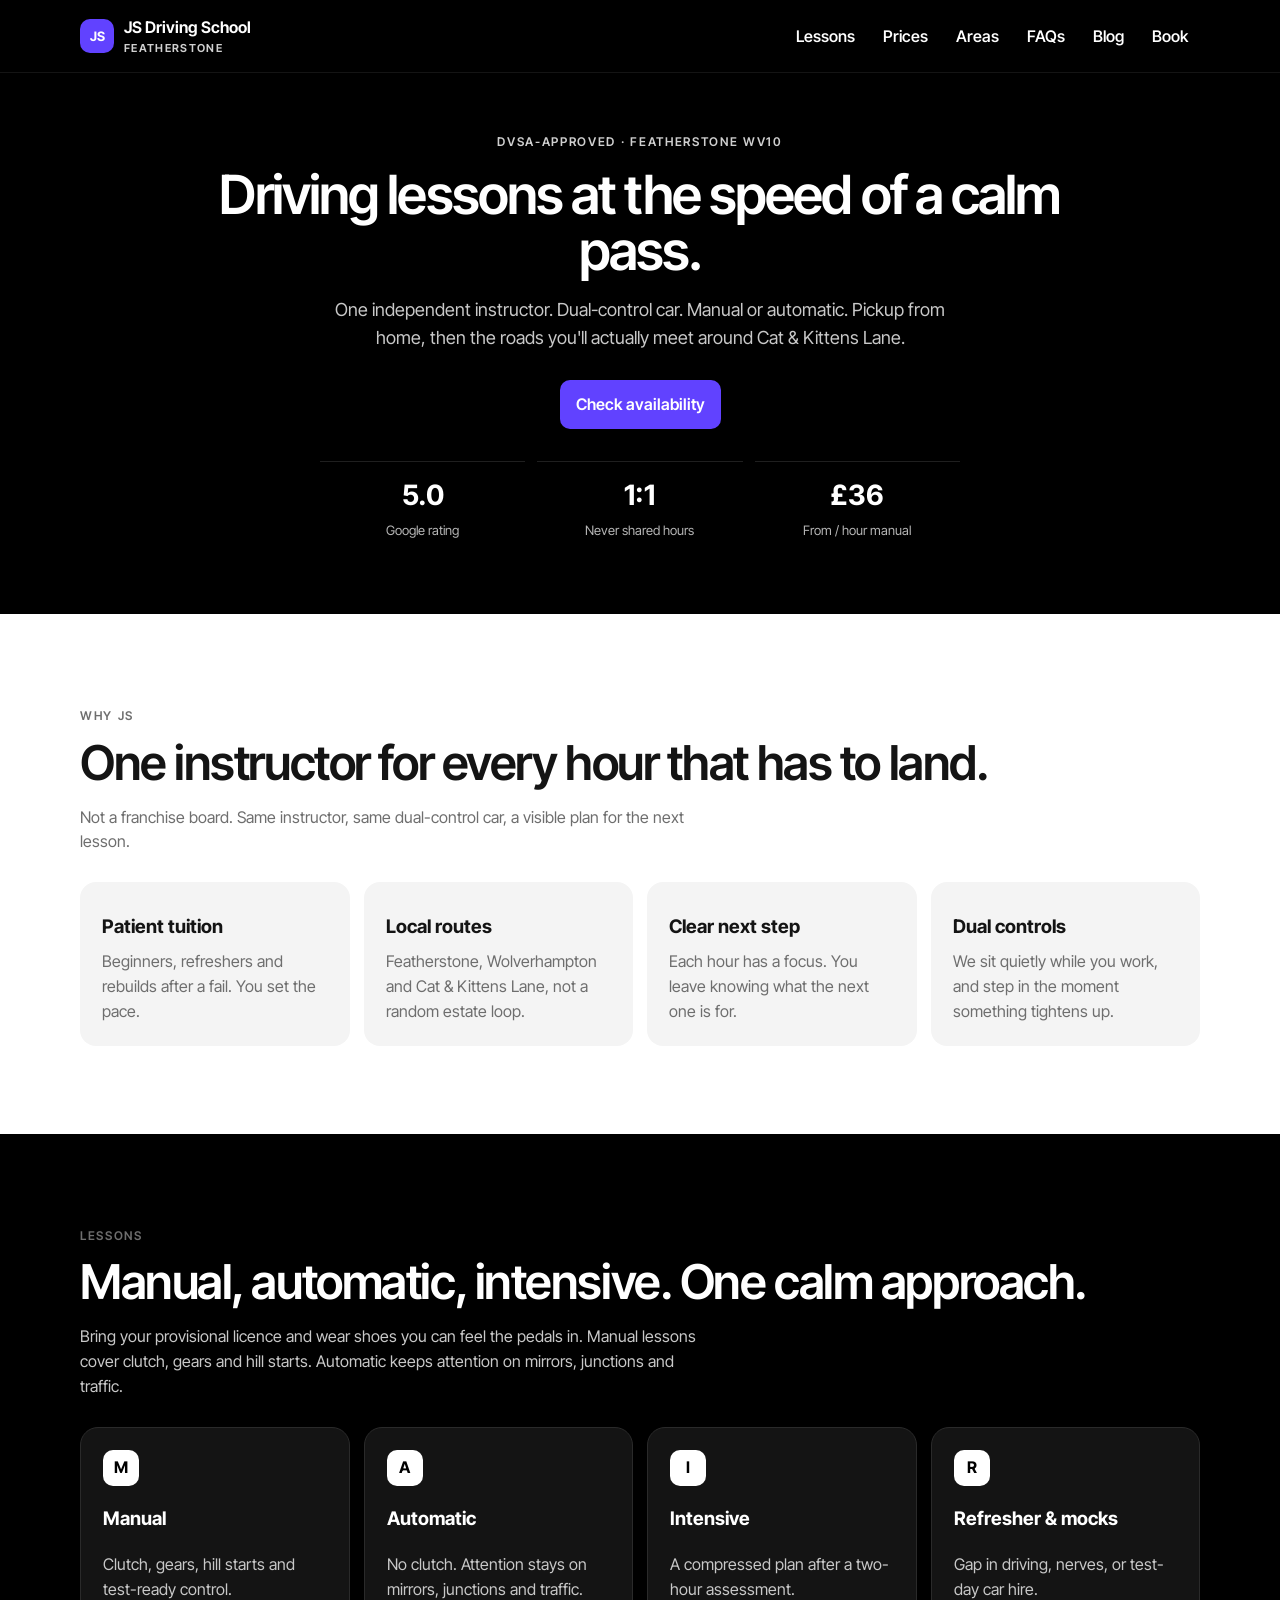
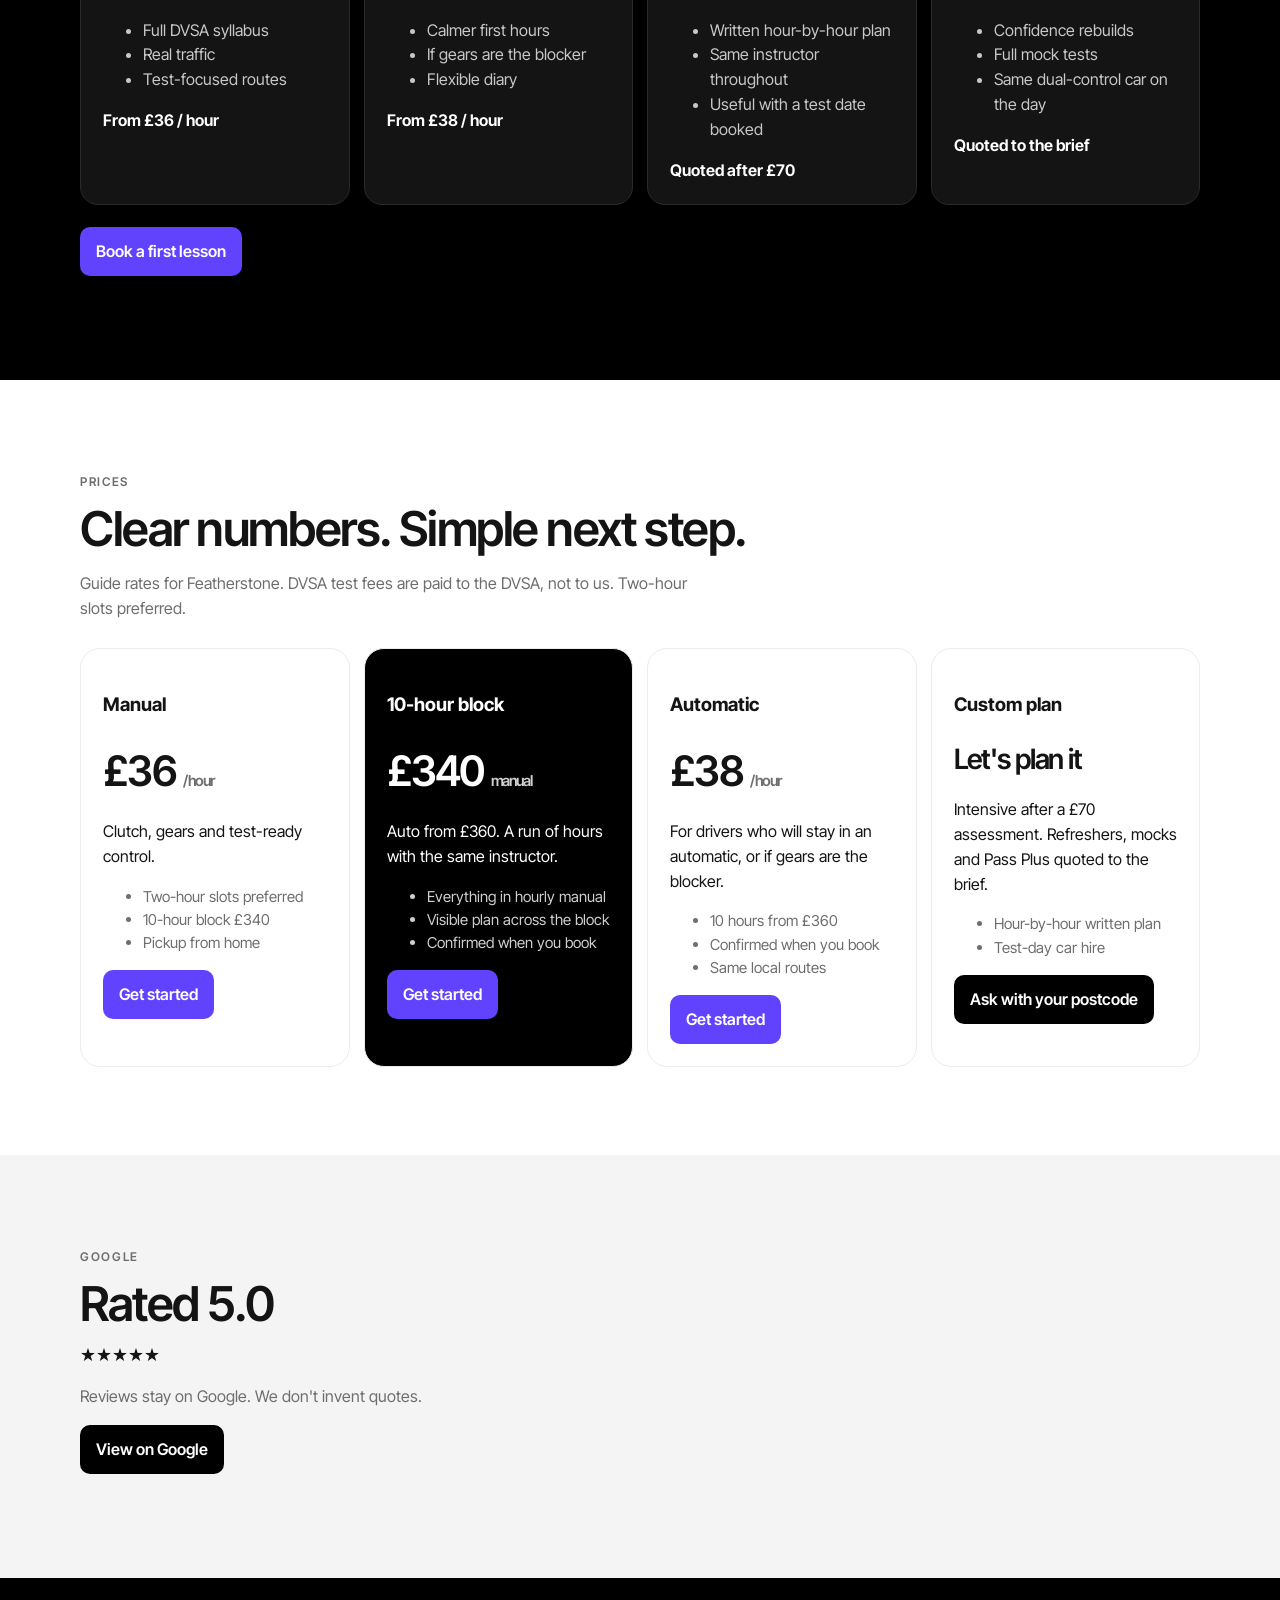
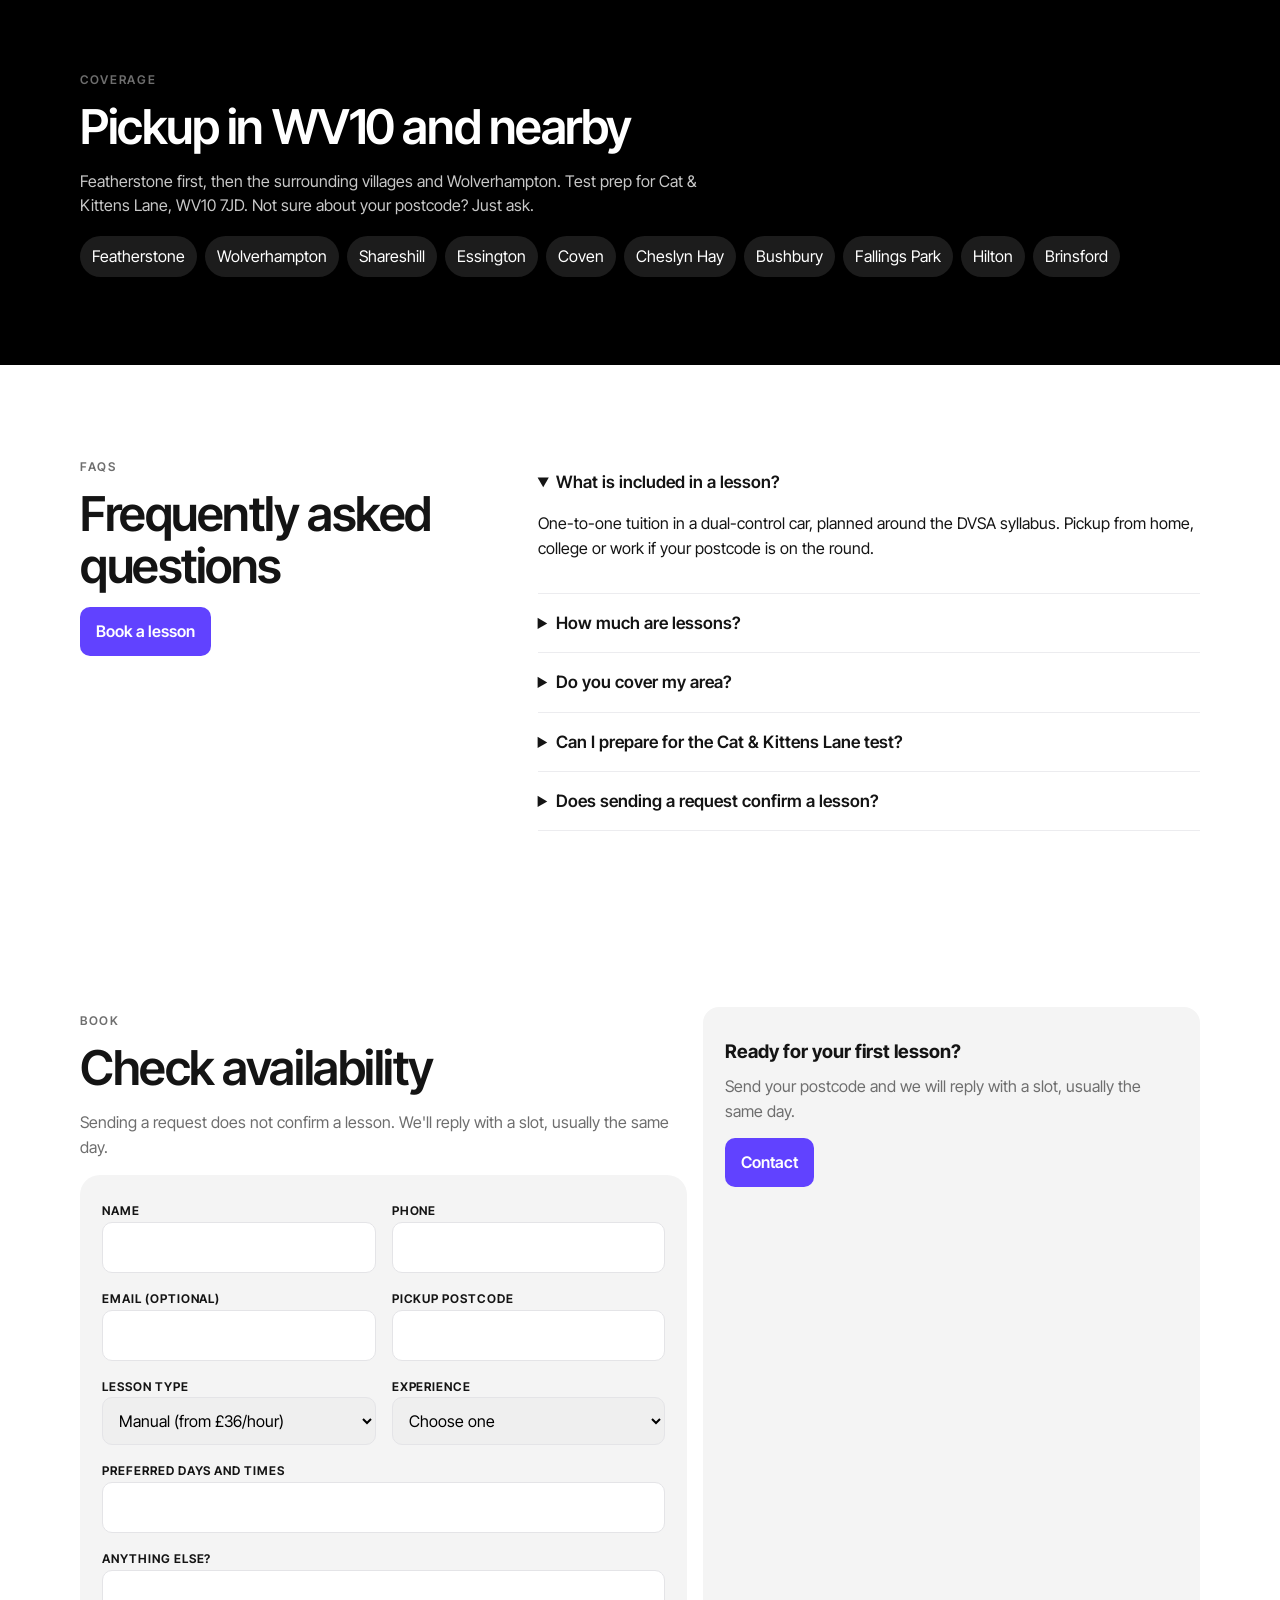
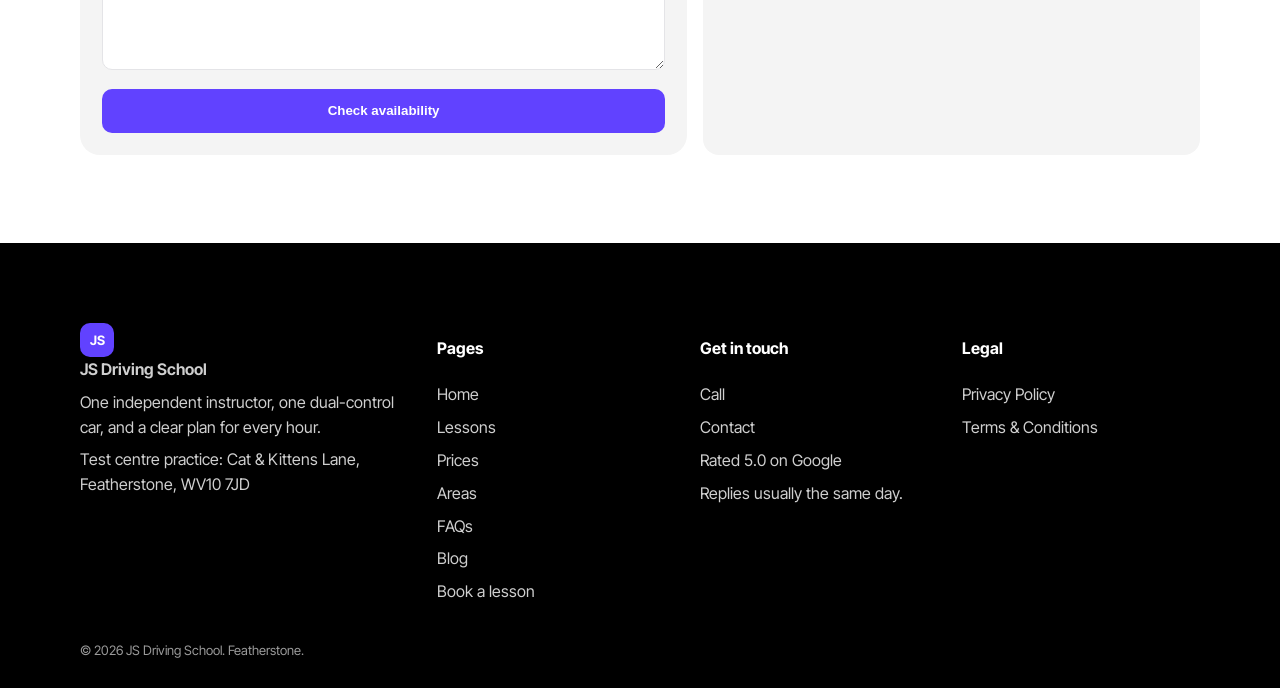
==== commit dc809a21: "Restore homepage and add the scroll car" ====
--- a/index.html
+++ b/index.html
@@ -4,30 +4,145 @@
   <meta charset="UTF-8" />
   <meta name="viewport" content="width=device-width, initial-scale=1" />
   <title>Driving Lessons in Featherstone | JS Driving School</title>
+  <meta name="description" content="Driving lessons in Featherstone and Wolverhampton from £36/hour. One-to-one tuition, dual-control car, manual or automatic, pickup from home. Rated 5.0 on Google." />
   <link href="https://fonts.googleapis.com/css2?family=Inter+Tight:wght@400;500;600;700&display=swap" rel="stylesheet" />
   <link rel="stylesheet" href="styles.css?v=6" />
 </head>
 <body>
   <div class="bg-car" aria-hidden="true">
     <svg viewBox="0 0 360 140" fill="none" xmlns="http://www.w3.org/2000/svg">
-      <path d="M28 92h18l16-34c6-12 16-18 30-18h92c16 0 28 6 38 20l22 32h78c10 0 16 6 16 14v10H28v-24z" fill="#6142ff" fill-opacity=".85"/>
-      <path d="M62 48h86c12 0 20 4 26 14l8 14H54l8-28z" fill="#d9d4ff" fill-opacity=".7"/>
-      <circle cx="92" cy="102" r="16" fill="#111"/><circle cx="92" cy="102" r="7" fill="#cfcfcf"/>
-      <circle cx="262" cy="102" r="16" fill="#111"/><circle cx="262" cy="102" r="7" fill="#cfcfcf"/>
-      <path d="M292 70h28" stroke="#fff" stroke-width="3" stroke-linecap="round"/>
+      <path d="M28 92h18l16-34c6-12 16-18 30-18h92c16 0 28 6 38 20l22 32h78c10 0 16 6 16 14v10H28v-24z" fill="#6142ff" fill-opacity=".9"/>
+      <path d="M62 48h86c12 0 20 4 26 14l8 14H54l8-28z" fill="#efeaff"/>
+      <circle cx="92" cy="102" r="16" fill="#111"/><circle cx="92" cy="102" r="7" fill="#ddd"/>
+      <circle cx="262" cy="102" r="16" fill="#111"/><circle cx="262" cy="102" r="7" fill="#ddd"/>
     </svg>
   </div>
   <header class="site">
     <div class="wrap nav">
       <a class="brand" href="index.html"><span class="mark">JS</span><span>JS Driving School<small>FEATHERSTONE</small></span></a>
       <nav class="nav-links" id="nav">
-        <a href="#lessons">Lessons</a><a href="#prices">Prices</a><a href="#areas">Areas</a><a href="#faqs">FAQs</a><a href="blog.html">Blog</a><a href="#book">Book</a>
+        <a href="#lessons" onclick="document.getElementById('nav').classList.remove('open')">Lessons</a>
+        <a href="#prices" onclick="document.getElementById('nav').classList.remove('open')">Prices</a>
+        <a href="#areas" onclick="document.getElementById('nav').classList.remove('open')">Areas</a>
+        <a href="#faqs" onclick="document.getElementById('nav').classList.remove('open')">FAQs</a>
+        <a href="blog.html">Blog</a>
+        <a href="#book" onclick="document.getElementById('nav').classList.remove('open')">Book</a>
       </nav>
       <button class="menu-btn" aria-label="Menu" onclick="document.getElementById('nav').classList.toggle('open')">☰</button>
     </div>
   </header>
-  <section class="hero"><div class="wrap"><span class="eyebrow">DVSA-approved · Featherstone WV10</span><h1>Driving lessons at the speed of a calm pass.</h1><p class="lead">One independent instructor. Dual-control car. Manual or automatic. Pickup from home, then the roads you'll actually meet around Cat & Kittens Lane.</p><div class="hero-actions"><a class="btn btn-violet" href="#book">Check availability</a></div><div class="stats"><div class="stat"><b>5.0</b><span>Google rating</span></div><div class="stat"><b>1:1</b><span>Never shared hours</span></div><div class="stat"><b>£36</b><span>From / hour manual</span></div></div></div></section>
+  <section class="hero">
+    <div class="wrap">
+      <span class="eyebrow">DVSA-approved · Featherstone WV10</span>
+      <h1>Driving lessons at the speed of a calm pass.</h1>
+      <p class="lead">One independent instructor. Dual-control car. Manual or automatic. Pickup from home, then the roads you'll actually meet around Cat &amp; Kittens Lane.</p>
+      <div class="hero-actions"><a class="btn btn-violet" href="#book">Check availability</a></div>
+      <div class="stats">
+        <div class="stat"><b>5.0</b><span>Google rating</span></div>
+        <div class="stat"><b>1:1</b><span>Never shared hours</span></div>
+        <div class="stat"><b>£36</b><span>From / hour manual</span></div>
+      </div>
+    </div>
+  </section>
+  <section class="section">
+    <div class="wrap">
+      <span class="eyebrow">Why JS</span>
+      <h2>One instructor for every hour that has to land.</h2>
+      <p class="sub">Not a franchise board. Same instructor, same dual-control car, a visible plan for the next lesson.</p>
+      <div class="grid4">
+        <article class="card"><h3>Patient tuition</h3><p>Beginners, refreshers and rebuilds after a fail. You set the pace.</p></article>
+        <article class="card"><h3>Local routes</h3><p>Featherstone, Wolverhampton and Cat &amp; Kittens Lane, not a random estate loop.</p></article>
+        <article class="card"><h3>Clear next step</h3><p>Each hour has a focus. You leave knowing what the next one is for.</p></article>
+        <article class="card"><h3>Dual controls</h3><p>We sit quietly while you work, and step in the moment something tightens up.</p></article>
+      </div>
+    </div>
+  </section>
+  <section class="section black" id="lessons">
+    <div class="wrap">
+      <span class="eyebrow">Lessons</span>
+      <h2>Manual, automatic, intensive. One calm approach.</h2>
+      <p class="sub">Bring your provisional licence and wear shoes you can feel the pedals in. Manual lessons cover clutch, gears and hill starts. Automatic keeps attention on mirrors, junctions and traffic.</p>
+      <div class="grid4">
+        <article class="lesson"><div class="tag">M</div><h3>Manual</h3><p>Clutch, gears, hill starts and test-ready control.</p><ul><li>Full DVSA syllabus</li><li>Real traffic</li><li>Test-focused routes</li></ul><div class="price">From £36 / hour</div></article>
+        <article class="lesson"><div class="tag">A</div><h3>Automatic</h3><p>No clutch. Attention stays on mirrors, junctions and traffic.</p><ul><li>Calmer first hours</li><li>If gears are the blocker</li><li>Flexible diary</li></ul><div class="price">From £38 / hour</div></article>
+        <article class="lesson"><div class="tag">I</div><h3>Intensive</h3><p>A compressed plan after a two-hour assessment.</p><ul><li>Written hour-by-hour plan</li><li>Same instructor throughout</li><li>Useful with a test date booked</li></ul><div class="price">Quoted after £70</div></article>
+        <article class="lesson"><div class="tag">R</div><h3>Refresher &amp; mocks</h3><p>Gap in driving, nerves, or test-day car hire.</p><ul><li>Confidence rebuilds</li><li>Full mock tests</li><li>Same dual-control car on the day</li></ul><div class="price">Quoted to the brief</div></article>
+      </div>
+      <p style="margin-top:22px"><a class="btn btn-violet" href="#book">Book a first lesson</a></p>
+    </div>
+  </section>
+  <section class="section" id="prices">
+    <div class="wrap">
+      <span class="eyebrow">Prices</span>
+      <h2>Clear numbers. Simple next step.</h2>
+      <p class="sub">Guide rates for Featherstone. DVSA test fees are paid to the DVSA, not to us. Two-hour slots preferred.</p>
+      <div class="plans">
+        <article class="plan"><h3>Manual</h3><div class="amount">£36 <span>/ hour</span></div><p>Clutch, gears and test-ready control.</p><ul><li>Two-hour slots preferred</li><li>10-hour block £340</li><li>Pickup from home</li></ul><a class="btn btn-violet" href="#book">Get started</a></article>
+        <article class="plan featured"><h3>10-hour block</h3><div class="amount">£340 <span>manual</span></div><p>Auto from £360. A run of hours with the same instructor.</p><ul><li>Everything in hourly manual</li><li>Visible plan across the block</li><li>Confirmed when you book</li></ul><a class="btn btn-violet" href="#book">Get started</a></article>
+        <article class="plan"><h3>Automatic</h3><div class="amount">£38 <span>/ hour</span></div><p>For drivers who will stay in an automatic, or if gears are the blocker.</p><ul><li>10 hours from £360</li><li>Confirmed when you book</li><li>Same local routes</li></ul><a class="btn btn-violet" href="#book">Get started</a></article>
+        <article class="plan"><h3>Custom plan</h3><div class="amount" style="font-size:28px">Let's plan it</div><p>Intensive after a £70 assessment. Refreshers, mocks and Pass Plus quoted to the brief.</p><ul><li>Hour-by-hour written plan</li><li>Test-day car hire</li></ul><a class="btn btn-dark" href="#book">Ask with your postcode</a></article>
+      </div>
+    </div>
+  </section>
+  <section class="section gray">
+    <div class="wrap">
+      <span class="eyebrow">Google</span>
+      <h2>Rated 5.0</h2>
+      <div>★★★★★</div>
+      <p class="sub">Reviews stay on Google. We don't invent quotes.</p>
+      <p><a class="btn btn-dark" href="https://www.google.com/maps?cid=3301546470054976225">View on Google</a></p>
+    </div>
+  </section>
+  <section class="section black" id="areas">
+    <div class="wrap">
+      <span class="eyebrow">Coverage</span>
+      <h2>Pickup in WV10 and nearby</h2>
+      <p class="sub">Featherstone first, then the surrounding villages and Wolverhampton. Test prep for Cat &amp; Kittens Lane, WV10 7JD. Not sure about your postcode? Just ask.</p>
+      <div class="chips"><span>Featherstone</span><span>Wolverhampton</span><span>Shareshill</span><span>Essington</span><span>Coven</span><span>Cheslyn Hay</span><span>Bushbury</span><span>Fallings Park</span><span>Hilton</span><span>Brinsford</span></div>
+    </div>
+  </section>
+  <section class="section" id="faqs">
+    <div class="wrap two">
+      <div><span class="eyebrow">FAQs</span><h2>Frequently asked questions</h2><p><a class="btn btn-violet" href="#book">Book a lesson</a></p></div>
+      <div>
+        <details open><summary>What is included in a lesson?</summary><p>One-to-one tuition in a dual-control car, planned around the DVSA syllabus. Pickup from home, college or work if your postcode is on the round.</p></details>
+        <details><summary>How much are lessons?</summary><p>Manual from £36 an hour, or £340 for 10 hours. Automatic from £38, or £360 for 10 hours. Intensive is quoted after a £70 assessment. DVSA test fees are paid to the DVSA.</p></details>
+        <details><summary>Do you cover my area?</summary><p>Featherstone first, then Wolverhampton, Shareshill, Essington, Coven, Cheslyn Hay, Bushbury, Fallings Park, Hilton and Brinsford. Ask with your postcode.</p></details>
+        <details><summary>Can I prepare for the Cat &amp; Kittens Lane test?</summary><p>Yes. We practise the approach, roundabouts and independent-driving stretches used at the DVSA centre on Cat &amp; Kittens Lane, WV10 7JD.</p></details>
+        <details><summary>Does sending a request confirm a lesson?</summary><p>No. We'll reply with a slot, usually the same day. A lesson is confirmed only when we agree a time.</p></details>
+      </div>
+    </div>
+  </section>
+  <section class="section" id="book">
+    <div class="wrap book-layout">
+      <div>
+        <span class="eyebrow">Book</span>
+        <h2>Check availability</h2>
+        <p class="sub">Sending a request does not confirm a lesson. We'll reply with a slot, usually the same day.</p>
+        <form class="book" onsubmit="return sendHome(event)">
+          <div class="form-grid"><div><label>NAME</label><input name="name" required /></div><div><label>PHONE</label><input name="phone" required /></div></div>
+          <div class="form-grid"><div><label>EMAIL (OPTIONAL)</label><input name="email" type="email" /></div><div><label>PICKUP POSTCODE</label><input name="postcode" required /></div></div>
+          <div class="form-grid"><div><label>LESSON TYPE</label><select name="lesson"><option>Manual (from £36/hour)</option><option>Automatic (from £38/hour)</option><option>Intensive</option><option>Refresher or mock test</option></select></div><div><label>EXPERIENCE</label><select name="experience"><option>Choose one</option><option>Complete beginner</option><option>Some lessons already</option><option>Test booked</option><option>Returning after a fail</option><option>Passed, want a refresher</option></select></div></div>
+          <div><label>PREFERRED DAYS AND TIMES</label><input name="times" /></div>
+          <div><label>ANYTHING ELSE?</label><textarea name="notes" rows="3"></textarea></div>
+          <button class="btn btn-violet" type="submit">Check availability</button>
+        </form>
+      </div>
+      <aside class="card"><h3>Ready for your first lesson?</h3><p>Send your postcode and we will reply with a slot, usually the same day.</p><p style="margin-top:14px"><a class="btn btn-violet" href="tel:+447447432160">Contact</a></p></aside>
+    </div>
+  </section>
+  <script>
+    function sendHome(e){e.preventDefault();const f=e.target;const text=`Lesson request \u2014 JS Driving School\nName: ${f.name.value}\nPhone: ${f.phone.value}\nEmail: ${f.email.value}\nPostcode: ${f.postcode.value}\nLesson: ${f.lesson.value}\nExperience: ${f.experience.value}\nTimes: ${f.times.value}\nNotes: ${f.notes.value}`;location.href='https://wa.me/447447432160?text='+encodeURIComponent(text);return false;}
+  </script>
   <script src="car.js"></script>
-  <footer class="site"><div class="wrap legal"><span>© 2026 JS Driving School. Featherstone.</span><a href="index.html">Home</a></div></footer>
+  <footer class="site">
+    <div class="wrap foot">
+      <div><a class="brand" href="index.html"><span class="mark">JS</span><span>JS Driving School</span></a><p>One independent instructor, one dual-control car, and a clear plan for every hour.</p><p>Test centre practice: Cat &amp; Kittens Lane, Featherstone, WV10 7JD</p></div>
+      <div><h4>Pages</h4><a href="index.html">Home</a><a href="#lessons">Lessons</a><a href="#prices">Prices</a><a href="#areas">Areas</a><a href="#faqs">FAQs</a><a href="blog.html">Blog</a><a href="#book">Book a lesson</a></div>
+      <div><h4>Get in touch</h4><a href="tel:+447447432160">Call</a><a href="#book">Contact</a><a href="https://www.google.com/maps?cid=3301546470054976225">Rated 5.0 on Google</a><p>Replies usually the same day.</p></div>
+      <div><h4>Legal</h4><a href="privacy.html">Privacy Policy</a><a href="terms.html">Terms &amp; Conditions</a></div>
+    </div>
+    <div class="wrap legal"><span>© 2026 JS Driving School. Featherstone.</span></div>
+  </footer>
 </body>
 </html>
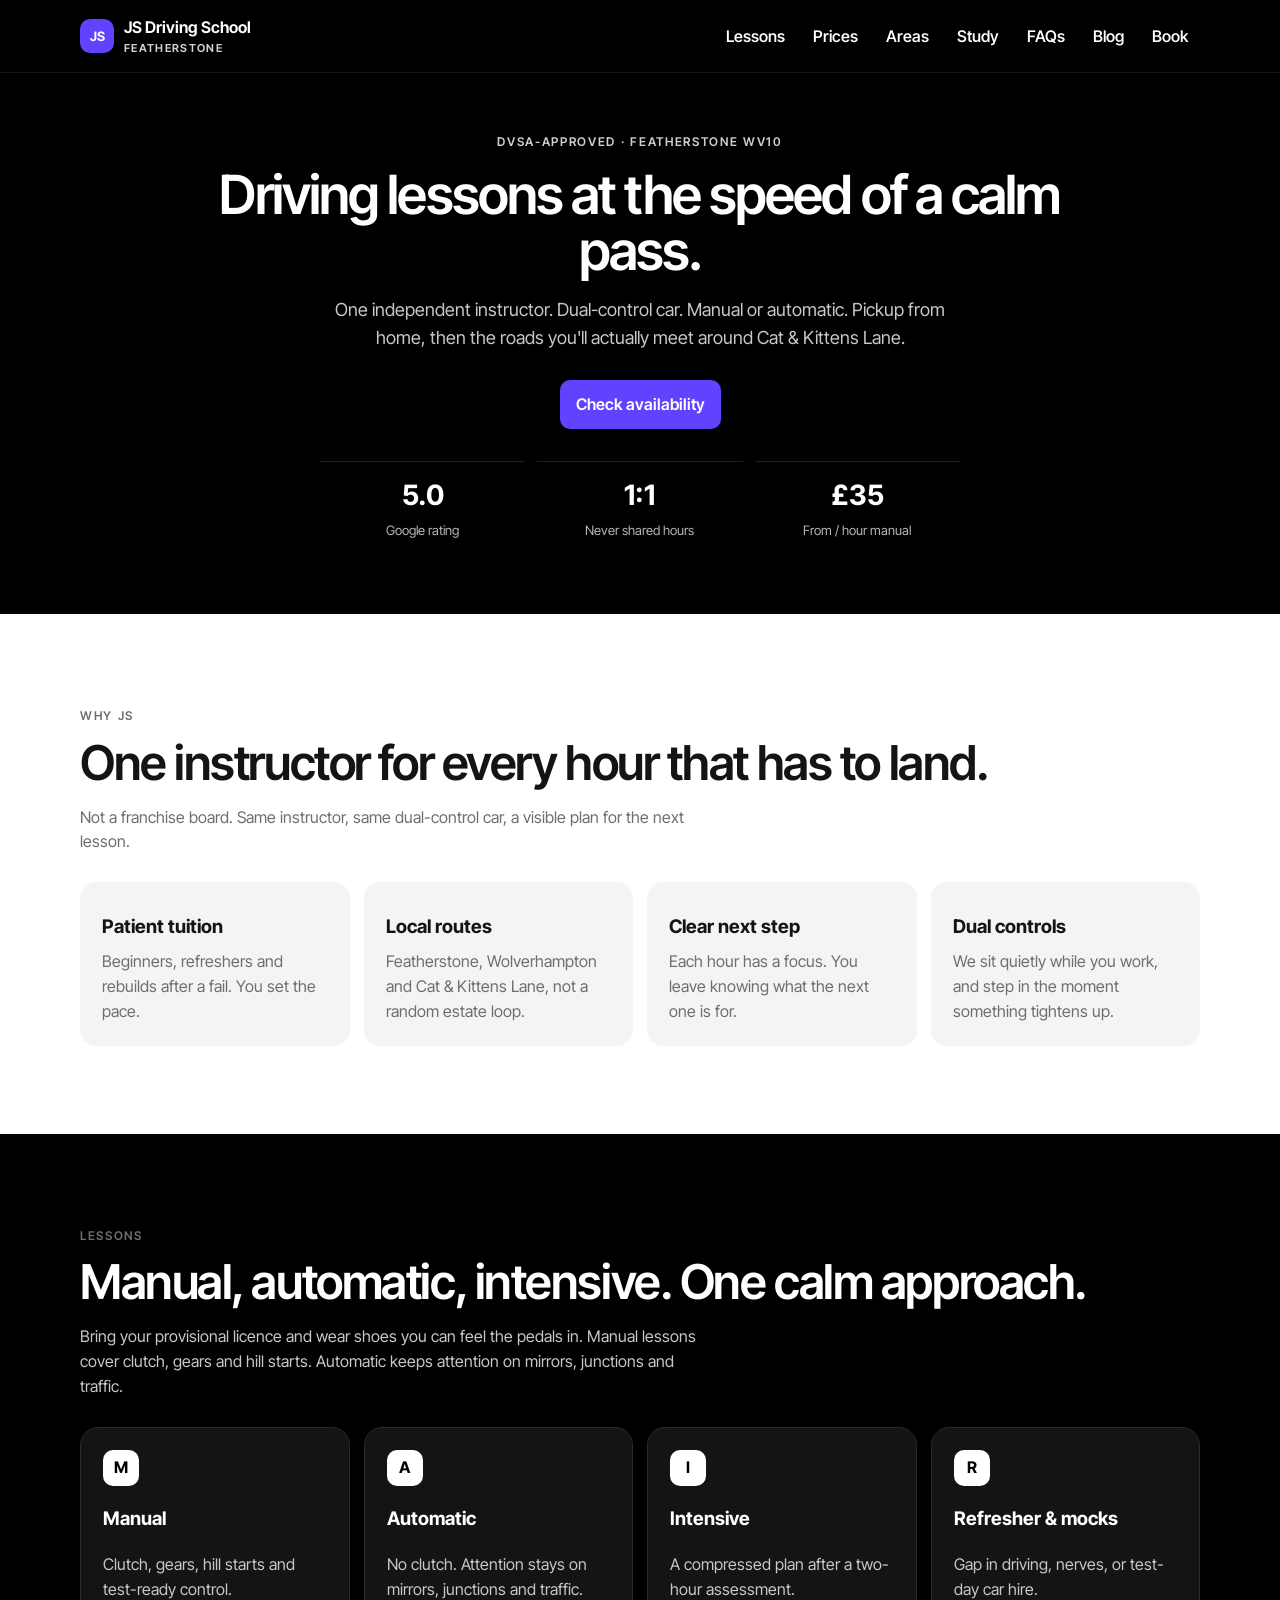
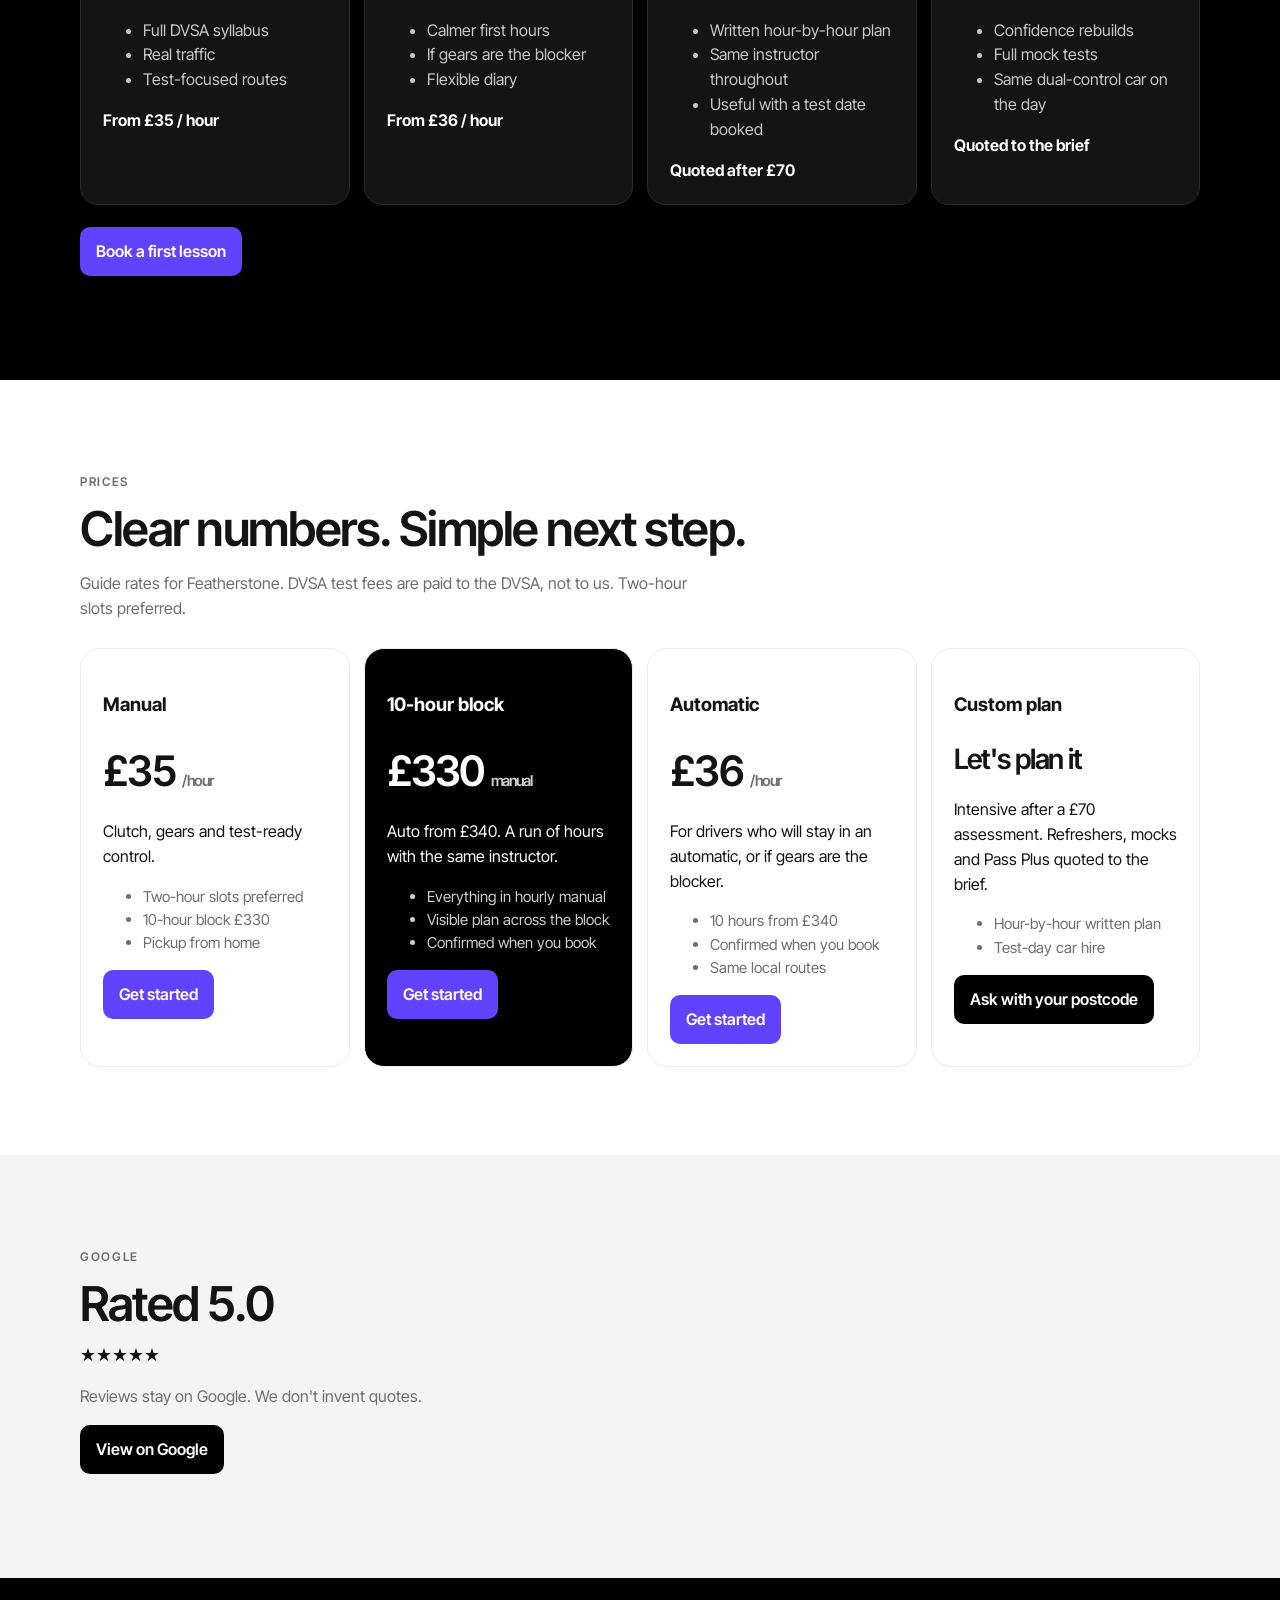
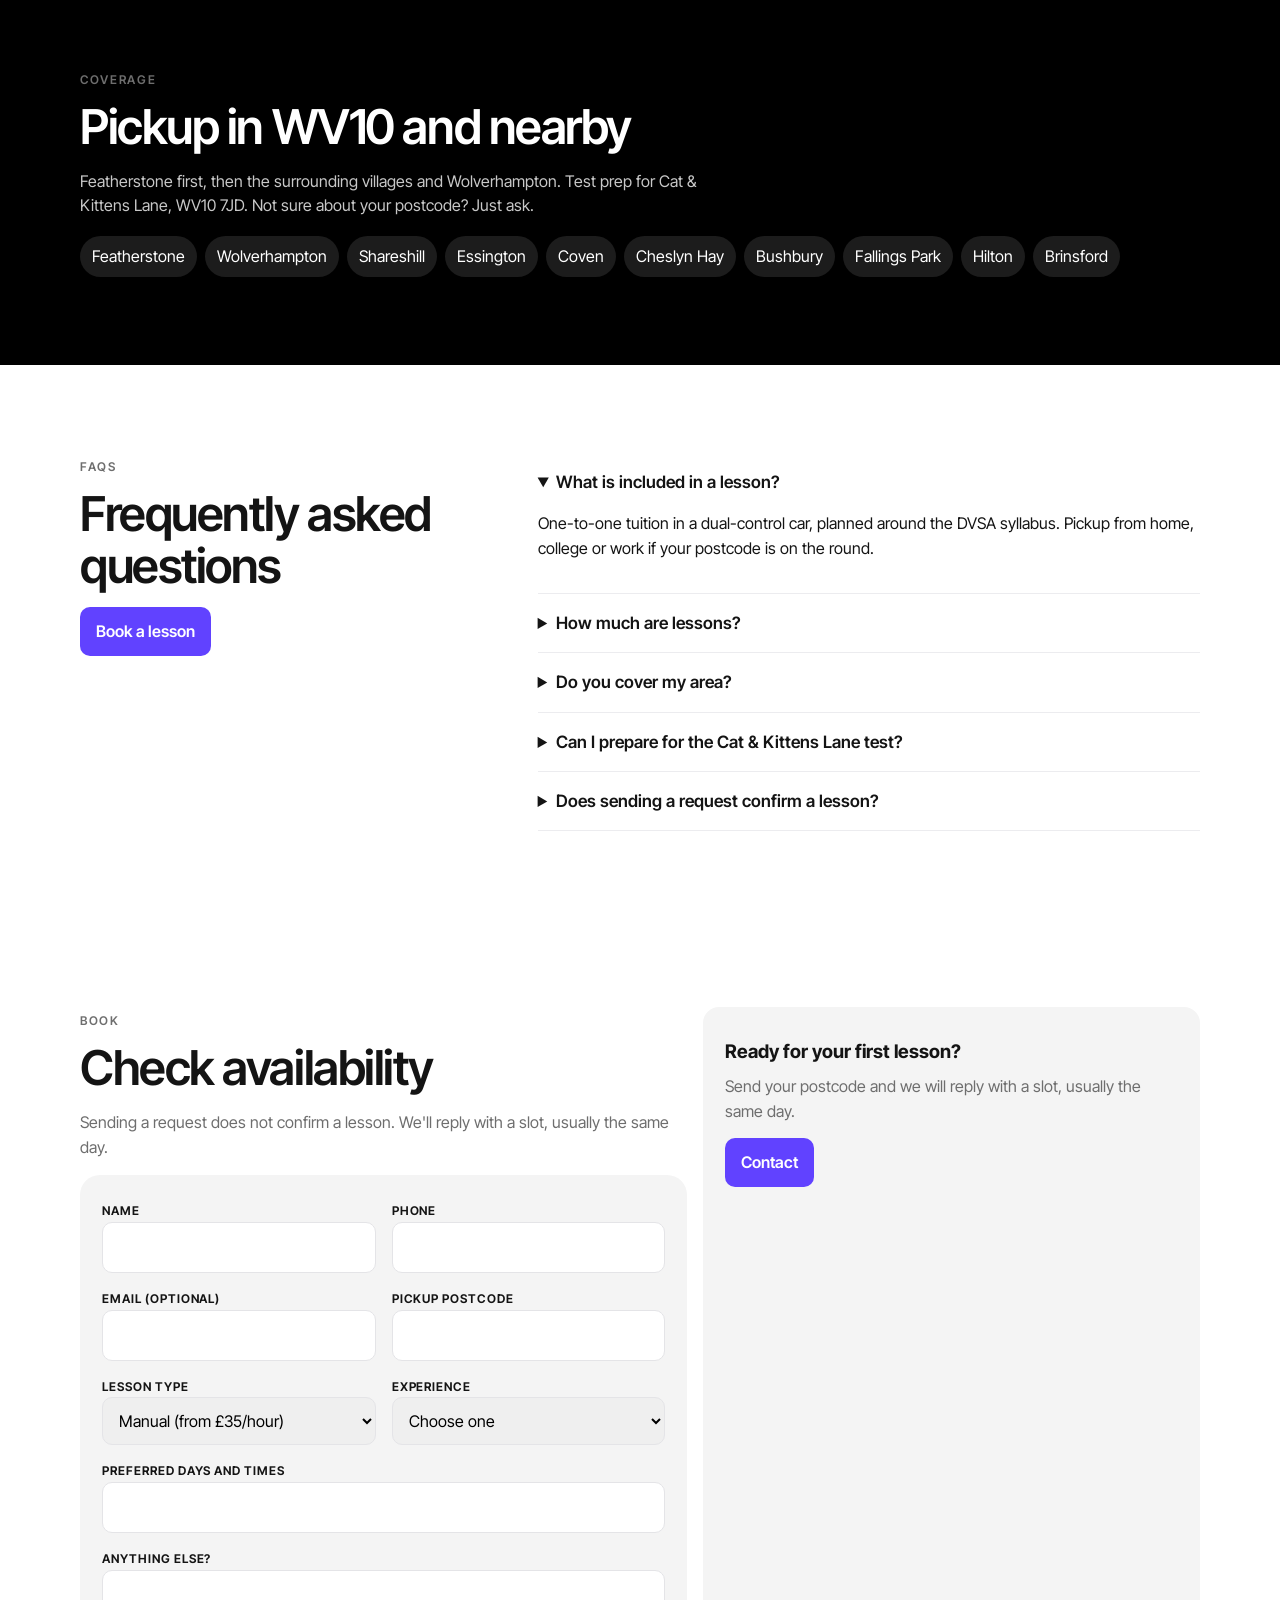
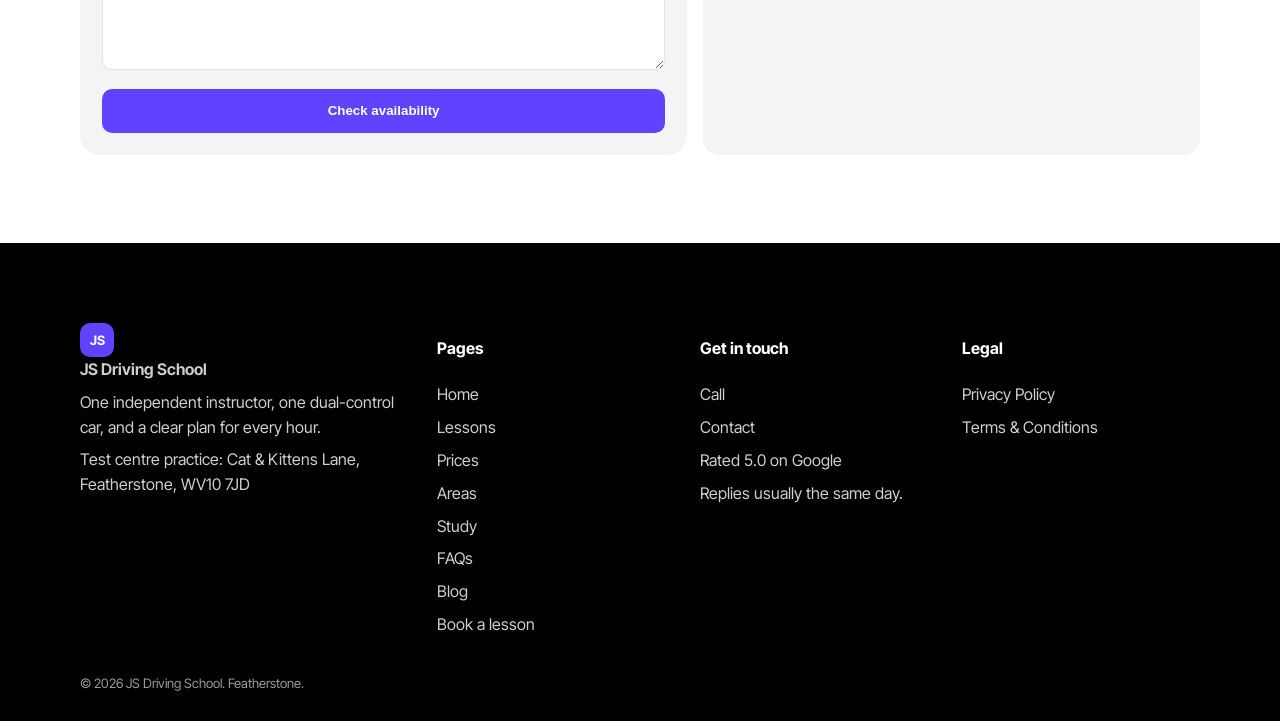
==== commit 4d3ca956: "Set manual to £35 and automatic to £36, add Study link" ====
--- a/index.html
+++ b/index.html
@@ -4,9 +4,10 @@
   <meta charset="UTF-8" />
   <meta name="viewport" content="width=device-width, initial-scale=1" />
   <title>Driving Lessons in Featherstone | JS Driving School</title>
-  <meta name="description" content="Driving lessons in Featherstone and Wolverhampton from £36/hour. One-to-one tuition, dual-control car, manual or automatic, pickup from home. Rated 5.0 on Google." />
+  <meta name="description" content="Driving lessons in Featherstone and Wolverhampton from £35/hour. One-to-one tuition, dual-control car, manual or automatic, pickup from home. Rated 5.0 on Google." />
   <link href="https://fonts.googleapis.com/css2?family=Inter+Tight:wght@400;500;600;700&display=swap" rel="stylesheet" />
   <link rel="stylesheet" href="styles.css?v=6" />
+  <link rel="stylesheet" href="car.css?v=1" />
 </head>
 <body>
   <div class="bg-car" aria-hidden="true">
@@ -24,6 +25,7 @@
         <a href="#lessons" onclick="document.getElementById('nav').classList.remove('open')">Lessons</a>
         <a href="#prices" onclick="document.getElementById('nav').classList.remove('open')">Prices</a>
         <a href="#areas" onclick="document.getElementById('nav').classList.remove('open')">Areas</a>
+        <a href="study.html">Study</a>
         <a href="#faqs" onclick="document.getElementById('nav').classList.remove('open')">FAQs</a>
         <a href="blog.html">Blog</a>
         <a href="#book" onclick="document.getElementById('nav').classList.remove('open')">Book</a>
@@ -35,12 +37,12 @@
     <div class="wrap">
       <span class="eyebrow">DVSA-approved · Featherstone WV10</span>
       <h1>Driving lessons at the speed of a calm pass.</h1>
-      <p class="lead">One independent instructor. Dual-control car. Manual or automatic. Pickup from home, then the roads you'll actually meet around Cat &amp; Kittens Lane.</p>
+      <p class="lead">One independent instructor. Dual-control car. Manual or automatic. Pickup from home, then the roads you'll actually meet around Cat & Kittens Lane.</p>
       <div class="hero-actions"><a class="btn btn-violet" href="#book">Check availability</a></div>
       <div class="stats">
         <div class="stat"><b>5.0</b><span>Google rating</span></div>
         <div class="stat"><b>1:1</b><span>Never shared hours</span></div>
-        <div class="stat"><b>£36</b><span>From / hour manual</span></div>
+        <div class="stat"><b>£35</b><span>From / hour manual</span></div>
       </div>
     </div>
   </section>
@@ -51,7 +53,7 @@
       <p class="sub">Not a franchise board. Same instructor, same dual-control car, a visible plan for the next lesson.</p>
       <div class="grid4">
         <article class="card"><h3>Patient tuition</h3><p>Beginners, refreshers and rebuilds after a fail. You set the pace.</p></article>
-        <article class="card"><h3>Local routes</h3><p>Featherstone, Wolverhampton and Cat &amp; Kittens Lane, not a random estate loop.</p></article>
+        <article class="card"><h3>Local routes</h3><p>Featherstone, Wolverhampton and Cat & Kittens Lane, not a random estate loop.</p></article>
         <article class="card"><h3>Clear next step</h3><p>Each hour has a focus. You leave knowing what the next one is for.</p></article>
         <article class="card"><h3>Dual controls</h3><p>We sit quietly while you work, and step in the moment something tightens up.</p></article>
       </div>
@@ -63,10 +65,10 @@
       <h2>Manual, automatic, intensive. One calm approach.</h2>
       <p class="sub">Bring your provisional licence and wear shoes you can feel the pedals in. Manual lessons cover clutch, gears and hill starts. Automatic keeps attention on mirrors, junctions and traffic.</p>
       <div class="grid4">
-        <article class="lesson"><div class="tag">M</div><h3>Manual</h3><p>Clutch, gears, hill starts and test-ready control.</p><ul><li>Full DVSA syllabus</li><li>Real traffic</li><li>Test-focused routes</li></ul><div class="price">From £36 / hour</div></article>
-        <article class="lesson"><div class="tag">A</div><h3>Automatic</h3><p>No clutch. Attention stays on mirrors, junctions and traffic.</p><ul><li>Calmer first hours</li><li>If gears are the blocker</li><li>Flexible diary</li></ul><div class="price">From £38 / hour</div></article>
+        <article class="lesson"><div class="tag">M</div><h3>Manual</h3><p>Clutch, gears, hill starts and test-ready control.</p><ul><li>Full DVSA syllabus</li><li>Real traffic</li><li>Test-focused routes</li></ul><div class="price">From £35 / hour</div></article>
+        <article class="lesson"><div class="tag">A</div><h3>Automatic</h3><p>No clutch. Attention stays on mirrors, junctions and traffic.</p><ul><li>Calmer first hours</li><li>If gears are the blocker</li><li>Flexible diary</li></ul><div class="price">From £36 / hour</div></article>
         <article class="lesson"><div class="tag">I</div><h3>Intensive</h3><p>A compressed plan after a two-hour assessment.</p><ul><li>Written hour-by-hour plan</li><li>Same instructor throughout</li><li>Useful with a test date booked</li></ul><div class="price">Quoted after £70</div></article>
-        <article class="lesson"><div class="tag">R</div><h3>Refresher &amp; mocks</h3><p>Gap in driving, nerves, or test-day car hire.</p><ul><li>Confidence rebuilds</li><li>Full mock tests</li><li>Same dual-control car on the day</li></ul><div class="price">Quoted to the brief</div></article>
+        <article class="lesson"><div class="tag">R</div><h3>Refresher & mocks</h3><p>Gap in driving, nerves, or test-day car hire.</p><ul><li>Confidence rebuilds</li><li>Full mock tests</li><li>Same dual-control car on the day</li></ul><div class="price">Quoted to the brief</div></article>
       </div>
       <p style="margin-top:22px"><a class="btn btn-violet" href="#book">Book a first lesson</a></p>
     </div>
@@ -77,9 +79,9 @@
       <h2>Clear numbers. Simple next step.</h2>
       <p class="sub">Guide rates for Featherstone. DVSA test fees are paid to the DVSA, not to us. Two-hour slots preferred.</p>
       <div class="plans">
-        <article class="plan"><h3>Manual</h3><div class="amount">£36 <span>/ hour</span></div><p>Clutch, gears and test-ready control.</p><ul><li>Two-hour slots preferred</li><li>10-hour block £340</li><li>Pickup from home</li></ul><a class="btn btn-violet" href="#book">Get started</a></article>
-        <article class="plan featured"><h3>10-hour block</h3><div class="amount">£340 <span>manual</span></div><p>Auto from £360. A run of hours with the same instructor.</p><ul><li>Everything in hourly manual</li><li>Visible plan across the block</li><li>Confirmed when you book</li></ul><a class="btn btn-violet" href="#book">Get started</a></article>
-        <article class="plan"><h3>Automatic</h3><div class="amount">£38 <span>/ hour</span></div><p>For drivers who will stay in an automatic, or if gears are the blocker.</p><ul><li>10 hours from £360</li><li>Confirmed when you book</li><li>Same local routes</li></ul><a class="btn btn-violet" href="#book">Get started</a></article>
+        <article class="plan"><h3>Manual</h3><div class="amount">£35 <span>/ hour</span></div><p>Clutch, gears and test-ready control.</p><ul><li>Two-hour slots preferred</li><li>10-hour block £330</li><li>Pickup from home</li></ul><a class="btn btn-violet" href="#book">Get started</a></article>
+        <article class="plan featured"><h3>10-hour block</h3><div class="amount">£330 <span>manual</span></div><p>Auto from £340. A run of hours with the same instructor.</p><ul><li>Everything in hourly manual</li><li>Visible plan across the block</li><li>Confirmed when you book</li></ul><a class="btn btn-violet" href="#book">Get started</a></article>
+        <article class="plan"><h3>Automatic</h3><div class="amount">£36 <span>/ hour</span></div><p>For drivers who will stay in an automatic, or if gears are the blocker.</p><ul><li>10 hours from £340</li><li>Confirmed when you book</li><li>Same local routes</li></ul><a class="btn btn-violet" href="#book">Get started</a></article>
         <article class="plan"><h3>Custom plan</h3><div class="amount" style="font-size:28px">Let's plan it</div><p>Intensive after a £70 assessment. Refreshers, mocks and Pass Plus quoted to the brief.</p><ul><li>Hour-by-hour written plan</li><li>Test-day car hire</li></ul><a class="btn btn-dark" href="#book">Ask with your postcode</a></article>
       </div>
     </div>
@@ -97,7 +99,7 @@
     <div class="wrap">
       <span class="eyebrow">Coverage</span>
       <h2>Pickup in WV10 and nearby</h2>
-      <p class="sub">Featherstone first, then the surrounding villages and Wolverhampton. Test prep for Cat &amp; Kittens Lane, WV10 7JD. Not sure about your postcode? Just ask.</p>
+      <p class="sub">Featherstone first, then the surrounding villages and Wolverhampton. Test prep for Cat & Kittens Lane, WV10 7JD. Not sure about your postcode? Just ask.</p>
       <div class="chips"><span>Featherstone</span><span>Wolverhampton</span><span>Shareshill</span><span>Essington</span><span>Coven</span><span>Cheslyn Hay</span><span>Bushbury</span><span>Fallings Park</span><span>Hilton</span><span>Brinsford</span></div>
     </div>
   </section>
@@ -106,9 +108,9 @@
       <div><span class="eyebrow">FAQs</span><h2>Frequently asked questions</h2><p><a class="btn btn-violet" href="#book">Book a lesson</a></p></div>
       <div>
         <details open><summary>What is included in a lesson?</summary><p>One-to-one tuition in a dual-control car, planned around the DVSA syllabus. Pickup from home, college or work if your postcode is on the round.</p></details>
-        <details><summary>How much are lessons?</summary><p>Manual from £36 an hour, or £340 for 10 hours. Automatic from £38, or £360 for 10 hours. Intensive is quoted after a £70 assessment. DVSA test fees are paid to the DVSA.</p></details>
+        <details><summary>How much are lessons?</summary><p>Manual from £35 an hour, or £330 for 10 hours. Automatic from £36, or £340 for 10 hours. Intensive is quoted after a £70 assessment. DVSA test fees are paid to the DVSA.</p></details>
         <details><summary>Do you cover my area?</summary><p>Featherstone first, then Wolverhampton, Shareshill, Essington, Coven, Cheslyn Hay, Bushbury, Fallings Park, Hilton and Brinsford. Ask with your postcode.</p></details>
-        <details><summary>Can I prepare for the Cat &amp; Kittens Lane test?</summary><p>Yes. We practise the approach, roundabouts and independent-driving stretches used at the DVSA centre on Cat &amp; Kittens Lane, WV10 7JD.</p></details>
+        <details><summary>Can I prepare for the Cat & Kittens Lane test?</summary><p>Yes. We practise the approach, roundabouts and independent-driving stretches used at the DVSA centre on Cat & Kittens Lane, WV10 7JD.</p></details>
         <details><summary>Does sending a request confirm a lesson?</summary><p>No. We'll reply with a slot, usually the same day. A lesson is confirmed only when we agree a time.</p></details>
       </div>
     </div>
@@ -122,7 +124,7 @@
         <form class="book" onsubmit="return sendHome(event)">
           <div class="form-grid"><div><label>NAME</label><input name="name" required /></div><div><label>PHONE</label><input name="phone" required /></div></div>
           <div class="form-grid"><div><label>EMAIL (OPTIONAL)</label><input name="email" type="email" /></div><div><label>PICKUP POSTCODE</label><input name="postcode" required /></div></div>
-          <div class="form-grid"><div><label>LESSON TYPE</label><select name="lesson"><option>Manual (from £36/hour)</option><option>Automatic (from £38/hour)</option><option>Intensive</option><option>Refresher or mock test</option></select></div><div><label>EXPERIENCE</label><select name="experience"><option>Choose one</option><option>Complete beginner</option><option>Some lessons already</option><option>Test booked</option><option>Returning after a fail</option><option>Passed, want a refresher</option></select></div></div>
+          <div class="form-grid"><div><label>LESSON TYPE</label><select name="lesson"><option>Manual (from £35/hour)</option><option>Automatic (from £36/hour)</option><option>Intensive</option><option>Refresher or mock test</option></select></div><div><label>EXPERIENCE</label><select name="experience"><option>Choose one</option><option>Complete beginner</option><option>Some lessons already</option><option>Test booked</option><option>Returning after a fail</option><option>Passed, want a refresher</option></select></div></div>
           <div><label>PREFERRED DAYS AND TIMES</label><input name="times" /></div>
           <div><label>ANYTHING ELSE?</label><textarea name="notes" rows="3"></textarea></div>
           <button class="btn btn-violet" type="submit">Check availability</button>
@@ -137,10 +139,10 @@
   <script src="car.js"></script>
   <footer class="site">
     <div class="wrap foot">
-      <div><a class="brand" href="index.html"><span class="mark">JS</span><span>JS Driving School</span></a><p>One independent instructor, one dual-control car, and a clear plan for every hour.</p><p>Test centre practice: Cat &amp; Kittens Lane, Featherstone, WV10 7JD</p></div>
-      <div><h4>Pages</h4><a href="index.html">Home</a><a href="#lessons">Lessons</a><a href="#prices">Prices</a><a href="#areas">Areas</a><a href="#faqs">FAQs</a><a href="blog.html">Blog</a><a href="#book">Book a lesson</a></div>
+      <div><a class="brand" href="index.html"><span class="mark">JS</span><span>JS Driving School</span></a><p>One independent instructor, one dual-control car, and a clear plan for every hour.</p><p>Test centre practice: Cat & Kittens Lane, Featherstone, WV10 7JD</p></div>
+      <div><h4>Pages</h4><a href="index.html">Home</a><a href="#lessons">Lessons</a><a href="#prices">Prices</a><a href="#areas">Areas</a><a href="study.html">Study</a><a href="#faqs">FAQs</a><a href="blog.html">Blog</a><a href="#book">Book a lesson</a></div>
       <div><h4>Get in touch</h4><a href="tel:+447447432160">Call</a><a href="#book">Contact</a><a href="https://www.google.com/maps?cid=3301546470054976225">Rated 5.0 on Google</a><p>Replies usually the same day.</p></div>
-      <div><h4>Legal</h4><a href="privacy.html">Privacy Policy</a><a href="terms.html">Terms &amp; Conditions</a></div>
+      <div><h4>Legal</h4><a href="privacy.html">Privacy Policy</a><a href="terms.html">Terms & Conditions</a></div>
     </div>
     <div class="wrap legal"><span>© 2026 JS Driving School. Featherstone.</span></div>
   </footer>
--- a/car.css
+++ b/car.css
@@ -0,0 +1,3 @@
+.bg-car { position:fixed; top:54%; left:0; z-index:1; width:min(340px,70vw); pointer-events:none; opacity:.28; transform:translate3d(-48vw,-50%,0); animation:drive-in linear both; animation-timeline:scroll(root); animation-range:0% 75%; }
+@keyframes drive-in { from { transform:translate3d(-48vw,-50%,0); opacity:.12; } to { transform:translate3d(calc(50vw - 170px),-50%,0); opacity:.34; } }
+@media (prefers-reduced-motion:reduce) { .bg-car { animation:none; transform:translate3d(calc(50vw - 170px),-50%,0); } }
